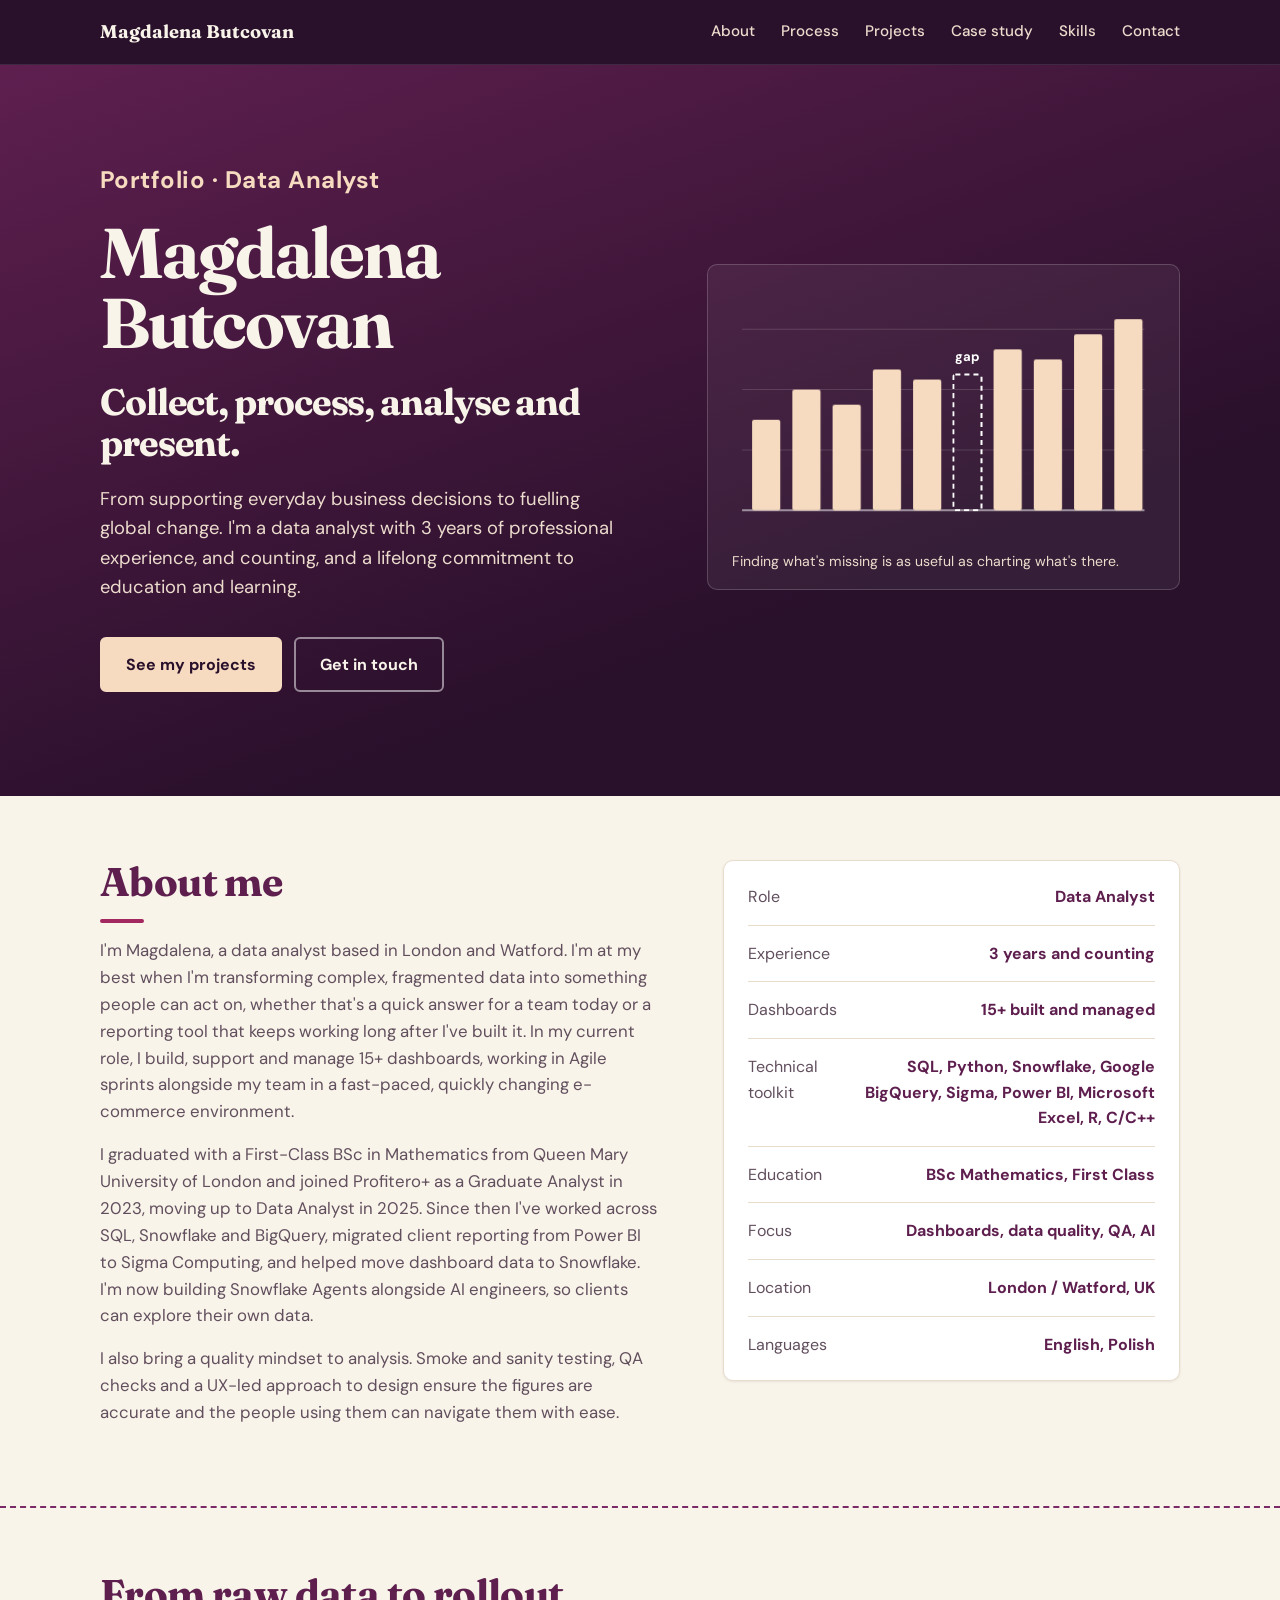
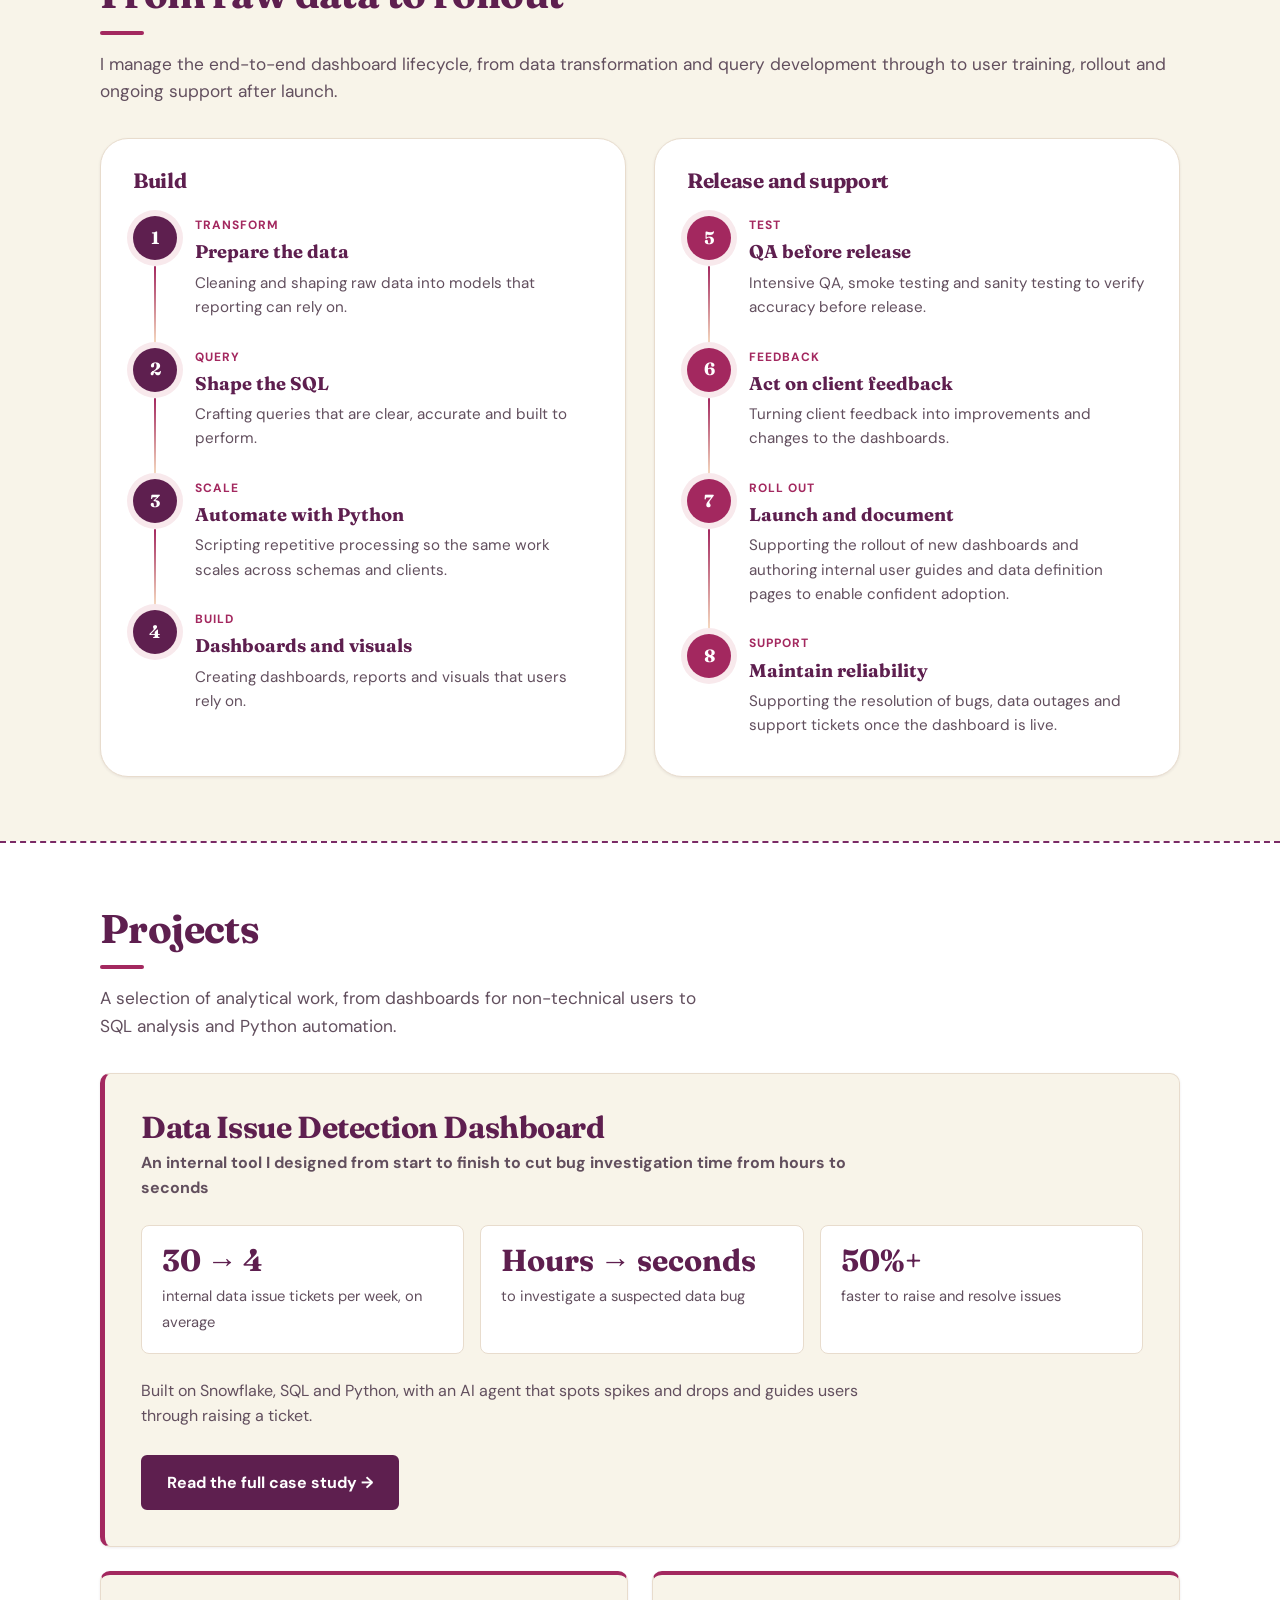
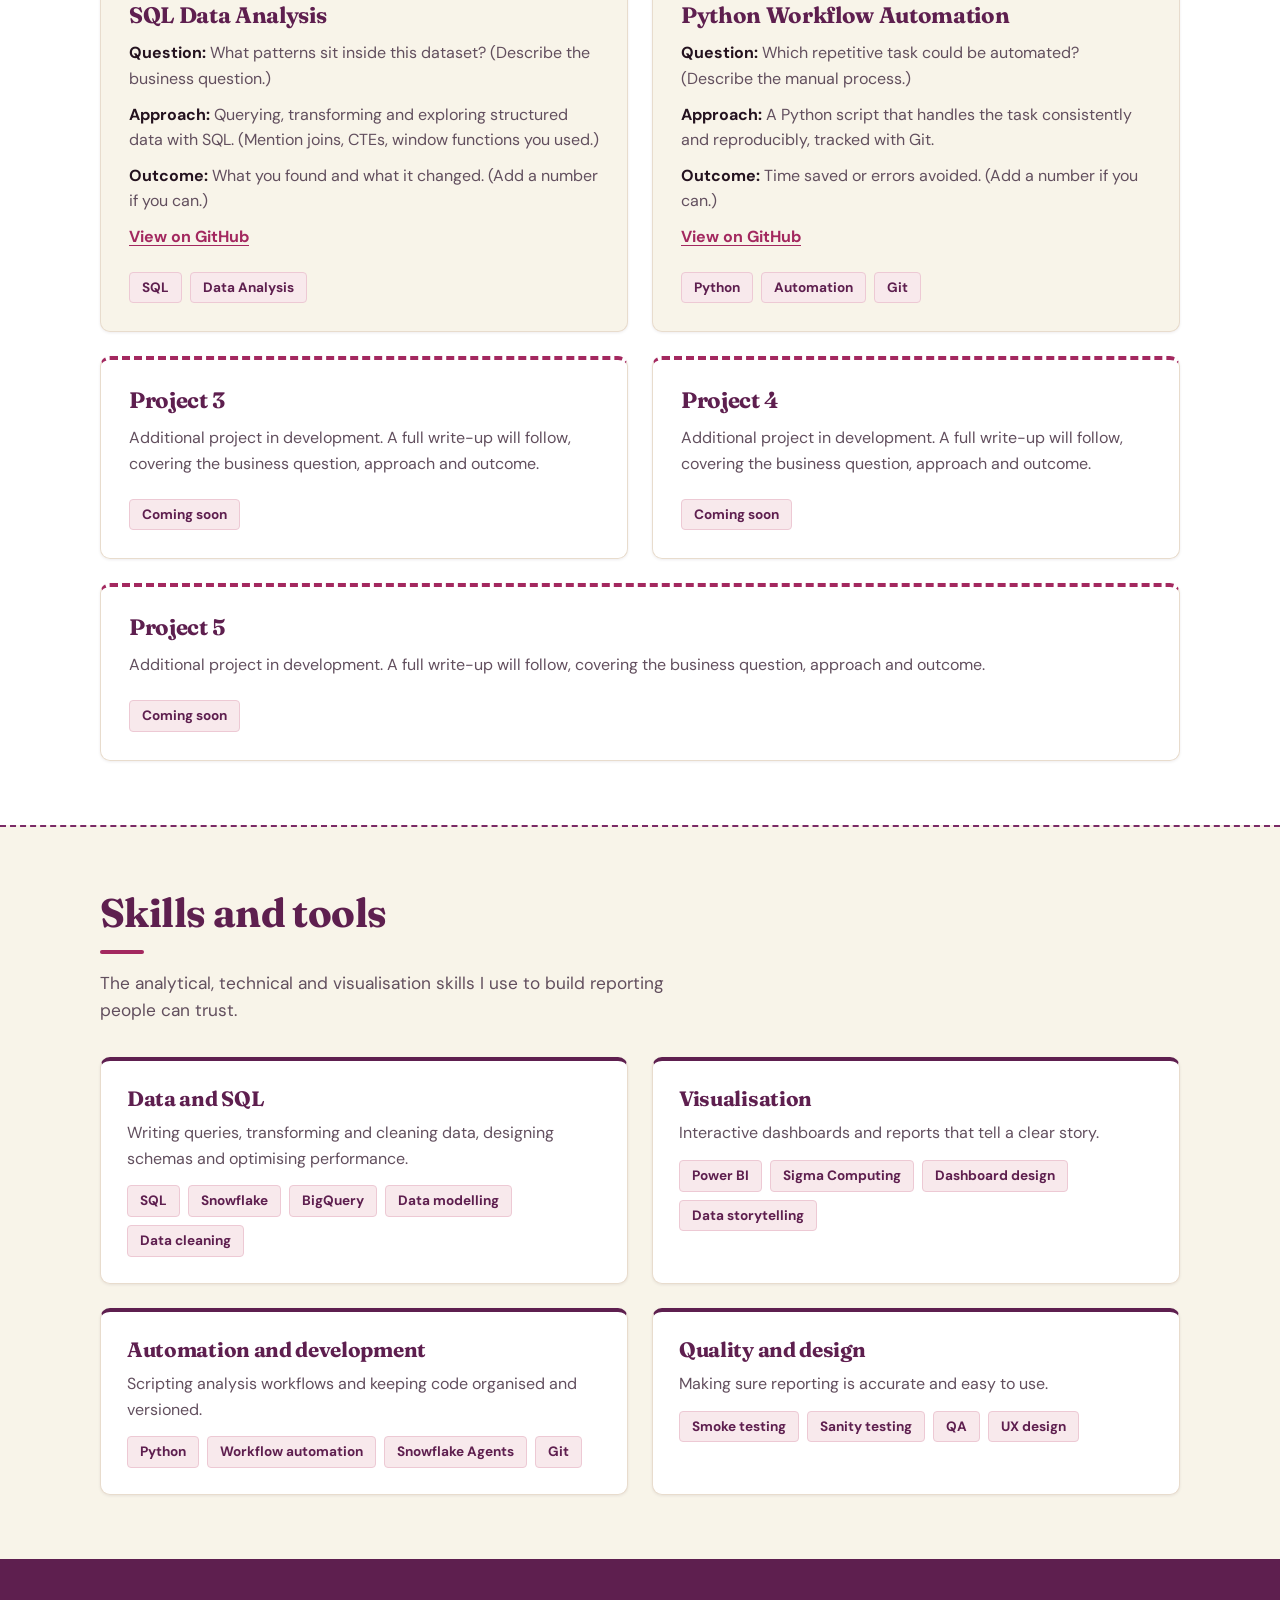
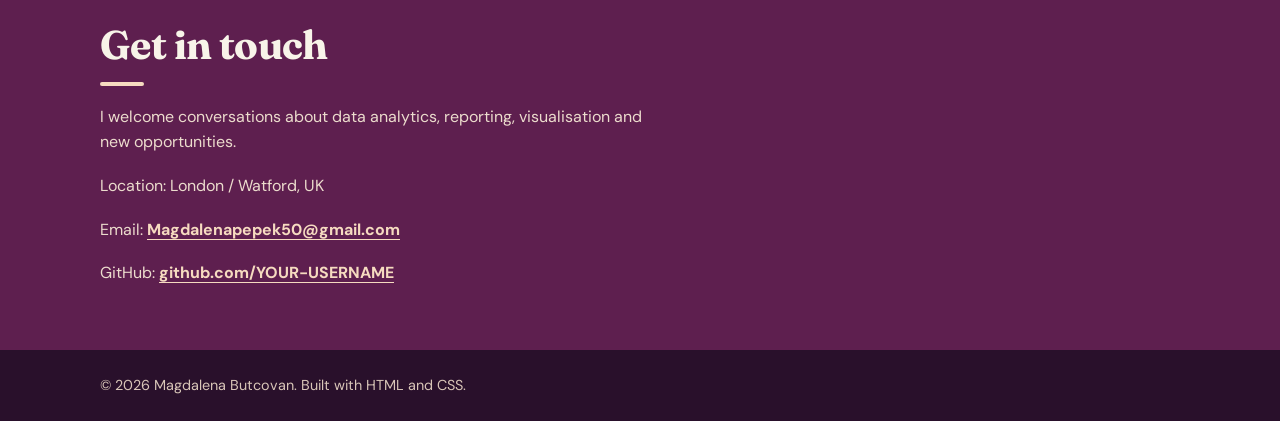
==== index.html @ 8a3cea1d "Update index.html" ====
<!DOCTYPE html>
<html lang="en">
<head>
  <meta charset="UTF-8">
  <meta name="viewport" content="width=device-width, initial-scale=1.0">
  <title>Portfolio | Magdalena Butcovan, Data Analyst</title>
  <meta name="description" content="Magdalena Butcovan, data analyst based in London and Watford. Portfolio showcasing SQL, Python, data visualisation and dashboards.">

  <!-- Fonts: Fraunces for headings, DM Sans for body text. System fonts are used if these can't load. -->
  <link rel="preconnect" href="https://fonts.googleapis.com">
  <link rel="preconnect" href="https://fonts.gstatic.com" crossorigin>
  <link href="https://fonts.googleapis.com/css2?family=DM+Sans:wght@400;500;700&family=Fraunces:opsz,wght@9..144,600;9..144,700&display=swap" rel="stylesheet">

  <style>
    /* ===== COLOURS: change them here and the whole site updates ===== */
    :root {
      --deep: #29102b;      /* darkest violet: top bar and footer */
      --berry: #5e1f4f;     /* dark raspberry: headings, hero and contact section */
      --berry-mid: #7a2a66; /* hover */
      --raspberry: #a3285f; /* raspberry: accents and links on light backgrounds */
      --peach: #F6DBC0;     /* peach: highlights on dark backgrounds */
      --cream: #F8F4E9;     /* page background */
      --white: #ffffff;     /* cards */
      --ink: #24121f;       /* body text */
      --muted: #624f5e;     /* secondary text */
      --line: #e8dccd;      /* borders */
      --serif: "Fraunces", Georgia, serif;
      --sans: "DM Sans", Arial, Helvetica, sans-serif;
    }

    * { box-sizing: border-box; }
    html { scroll-behavior: smooth; }
    body {
      margin: 0; font-family: var(--sans); font-size: 1rem; line-height: 1.6;
      background: var(--cream); color: var(--ink);
      -webkit-font-smoothing: antialiased; text-rendering: optimizeLegibility;
    }
    a { color: inherit; }
    a:focus-visible { outline: 3px solid var(--raspberry); outline-offset: 3px; }
    .container { width: min(1080px, 90%); margin: 0 auto; }
    h1, h2, h3 { font-family: var(--serif); font-weight: 700; line-height: 1.12; margin: 0; color: var(--berry); letter-spacing: -.015em; }
    h2 { font-size: clamp(1.9rem, 4vw, 2.5rem); margin-bottom: 14px; }
    /* short raspberry rule under each section title */
    h2::after { content: ""; display: block; width: 44px; height: 4px; background: var(--raspberry); margin-top: 14px; border-radius: 2px; }
    h4 { margin: 0 0 6px; font-size: .8rem; letter-spacing: .08em; text-transform: uppercase; color: var(--raspberry); }
    section { padding: 88px 0; scroll-margin-top: 56px; }
    .intro { color: var(--muted); max-width: 620px; margin: 18px 0 44px; font-size: 1.08rem; }

    /* ===== TOP BAR ===== */
    .navbar { position: sticky; top: 0; z-index: 10; background: var(--deep); border-bottom: 1px solid rgba(255,255,255,.1); }
    .nav-inner { display: flex; justify-content: space-between; align-items: center; gap: 20px; padding: 15px 0; }
    .logo { font-family: var(--serif); font-weight: 700; font-size: 1.15rem; color: var(--cream); text-decoration: none; white-space: nowrap; }
    .nav-links { display: flex; flex-wrap: wrap; gap: 26px; }
    .nav-links a { color: #ecdccd; text-decoration: none; font-size: .95rem; font-weight: 500; padding: 4px 0; border-bottom: 2px solid transparent; }
    .nav-links a:hover { color: #fff; border-bottom-color: var(--peach); }

    /* ===== HERO ===== */
    .hero { background: linear-gradient(160deg, var(--berry) 0%, var(--deep) 70%); color: var(--cream); padding: 96px 0 104px; }
    .hero-grid { display: grid; grid-template-columns: 1.15fr 1fr; gap: 64px; align-items: center; }
    .kicker { color: var(--peach); font-weight: 700; margin: 0 0 18px; }
    .hero h1 { color: var(--cream); font-size: clamp(2.4rem, 5.6vw, 4rem); letter-spacing: -.03em; margin-bottom: 22px; }
    .hero p.lead { color: #ecdccd; font-size: 1.15rem; max-width: 520px; margin: 0; }
    .button-row { display: flex; flex-wrap: wrap; gap: 12px; margin-top: 34px; }
    .button { display: inline-block; padding: 13px 24px; border-radius: 6px; background: var(--peach); color: var(--deep); font-weight: 700; text-decoration: none; border: 2px solid var(--peach); }
    .button:hover { background: #fff; border-color: #fff; }
    .button-secondary { background: transparent; color: var(--cream); border-color: rgba(255,255,255,.5); }
    .button-secondary:hover { background: rgba(255,255,255,.1); border-color: var(--cream); }
    .hero a:focus-visible { outline-color: var(--peach); }

    /* Hero chart: one bar is missing, a nod to spotting data gaps */
    .chart-panel { margin: 0; background: rgba(255,255,255,.06); border: 1px solid rgba(255,255,255,.18); border-radius: 10px; padding: 24px 24px 16px; }
    .chart-panel svg { width: 100%; height: auto; display: block; }
    .chart-panel figcaption { color: #ecdccd; font-size: .88rem; margin-top: 10px; }
    .bar { fill: var(--peach); transform-box: fill-box; transform-origin: bottom; animation: grow .7s ease-out both; }
    @keyframes grow { from { transform: scaleY(0); } to { transform: scaleY(1); } }
    @media (prefers-reduced-motion: reduce) { .bar { animation: none; } html { scroll-behavior: auto; } }

    /* ===== ABOUT ===== */
    .about-grid { display: grid; grid-template-columns: 1.1fr .9fr; gap: 64px; align-items: start; }
    .about-grid p { margin: 0 0 16px; color: var(--muted); font-size: 1.05rem; }
    .facts { list-style: none; margin: 0; padding: 8px 24px; background: var(--white); border: 1px solid var(--line); border-radius: 10px; box-shadow: 0 1px 3px rgba(41,16,43,.08); }
    .facts li { display: flex; justify-content: space-between; gap: 16px; padding: 15px 0; border-bottom: 1px solid var(--line); }
    .facts li:last-child { border-bottom: 0; }
    .facts span:first-child { color: var(--muted); }
    .facts span:last-child { font-weight: 700; text-align: right; color: var(--berry); }

    /* ===== PROJECTS ===== */
    #projects { background: var(--white); border-top: 1px solid var(--line); border-bottom: 1px solid var(--line); }
    .card { background: var(--cream); border: 1px solid var(--line); border-radius: 10px; box-shadow: 0 1px 3px rgba(41,16,43,.08); }
    .case-study { padding: 36px; border-left: 5px solid var(--raspberry); }
    .case-study h3 { font-size: 1.9rem; margin-bottom: 6px; }
    .subtitle { color: var(--raspberry); font-weight: 700; margin: 0 0 20px; }
    .case-study > p { max-width: 760px; margin: 0 0 8px; color: var(--muted); }
    .details { display: grid; grid-template-columns: repeat(2, 1fr); gap: 26px 40px; margin: 30px 0; padding: 28px 0; border-top: 1px solid var(--line); border-bottom: 1px solid var(--line); }
    .details p { margin: 0; color: var(--muted); }
    .shots { display: grid; grid-template-columns: repeat(2, minmax(0, 1fr)); gap: 22px; }
    .shots figure { margin: 0; min-width: 0; }
    .shots img { display: block; width: 100%; aspect-ratio: 16 / 10; object-fit: contain; background: var(--white); border: 1px solid var(--line); border-radius: 8px; box-shadow: 0 2px 8px rgba(41,16,43,.1); }
    .shots figcaption { font-size: .9rem; color: var(--muted); margin-top: 10px; }

    .tags { display: flex; flex-wrap: wrap; gap: 8px; margin: 22px 0 0; padding: 0; list-style: none; }
    .tags li { background: #f8e9ec; color: var(--berry); border: 1px solid #edc9d4; padding: 4px 12px; border-radius: 4px; font-size: .85rem; font-weight: 700; }

    .metrics { display: grid; grid-template-columns: repeat(3, 1fr); gap: 16px; margin: 28px 0; }
    .metric { background: var(--white); border: 1px solid var(--line); border-radius: 8px; padding: 18px 20px; }
    .metric strong { display: block; font-family: var(--serif); font-size: 1.9rem; line-height: 1.1; color: var(--berry); margin-bottom: 6px; }
    .metric span { color: var(--muted); font-size: .92rem; }
    .steps { counter-reset: step; list-style: none; margin: 14px 0 32px; padding: 0; display: grid; gap: 16px; max-width: 820px; }
    .steps li { counter-increment: step; position: relative; padding-left: 46px; color: var(--muted); }
    .steps li::before { content: counter(step); position: absolute; left: 0; top: 0; width: 30px; height: 30px; border-radius: 50%; background: var(--berry); color: #fff; font-weight: 700; font-size: .9rem; display: grid; place-items: center; }
    .steps li strong { color: var(--ink); }
    .project-grid { display: grid; grid-template-columns: repeat(2, minmax(0, 1fr)); gap: 24px; margin-top: 24px; }
    .project { padding: 28px; border-top: 4px solid var(--raspberry); transition: transform .15s, box-shadow .15s; }
    .project:hover { transform: translateY(-3px); box-shadow: 0 8px 20px rgba(41,16,43,.14); }
    .project h3 { font-size: 1.4rem; margin-bottom: 12px; }
    .project p { margin: 0 0 10px; color: var(--muted); }
    .project p strong { color: var(--ink); }
    .project a { color: var(--raspberry); font-weight: 700; text-underline-offset: 3px; }

    /* ===== SKILLS ===== */
    .skills-grid { display: grid; grid-template-columns: repeat(2, minmax(0, 1fr)); gap: 24px; }
    .skill-group { background: var(--white); border: 1px solid var(--line); border-top: 4px solid var(--berry); border-radius: 10px; padding: 26px; box-shadow: 0 1px 3px rgba(41,16,43,.08); }
    .skill-group h3 { font-size: 1.3rem; margin-bottom: 10px; }
    .skill-group p { color: var(--muted); margin: 0 0 14px; }
    .skill-group .tags { margin-top: 0; }

    /* ===== CONTACT & FOOTER ===== */
    .contact { background: var(--berry); color: var(--cream); }
    .contact h2 { color: var(--cream); }
    .contact h2::after { background: var(--peach); }
    .contact p { color: #ecdccd; max-width: 560px; margin: 18px 0 0; }
    .contact a { color: var(--peach); font-weight: 700; text-underline-offset: 4px; }
    .contact a:focus-visible { outline-color: var(--peach); }
    footer { background: var(--deep); color: #d9c6b8; padding: 24px 0; font-size: .9rem; }
    footer p { margin: 0; }

    /* ===== MOBILE ===== */
    @media (max-width: 800px) {
      .hero-grid, .about-grid, .skills-grid { grid-template-columns: 1fr; gap: 40px; }
      .hero { padding: 64px 0 72px; }
      section { padding: 60px 0; }
    }
    @media (max-width: 650px) {
      .nav-inner { flex-direction: column; align-items: flex-start; gap: 8px; }
      .nav-links { gap: 16px; }
      .details, .shots, .project-grid, .metrics { grid-template-columns: 1fr; }
      .case-study { padding: 24px; }
    }

    /* ===== EXTRA STYLES FOR THE DASHBOARD PAGE AND TEASER ===== */
    .nav-links a[aria-current="page"] { color: #fff; border-bottom-color: var(--peach); }
    .button-solid { background: var(--berry); color: #fff; border-color: var(--berry); }
    .button-solid:hover { background: var(--berry-mid); border-color: var(--berry-mid); }
    .page-hero { padding: 72px 0 112px; }
    .page-hero h1 { max-width: 820px; font-size: clamp(2.1rem, 5vw, 3.2rem); }
    .page-hero p.lead { max-width: 680px; }
    .back-link { display: inline-block; color: var(--peach); font-weight: 700; text-decoration: none; margin-bottom: 22px; }
    .back-link:hover { text-decoration: underline; text-underline-offset: 4px; }
        .cs-page > p { max-width: 760px; margin: 0 0 8px; color: var(--muted); font-size: 1.08rem; }
    .cs-page h2 { margin-top: 48px; }
    h2 + .steps, h2 + .shots { margin-top: 26px; }
    .teaser .metrics { margin: 24px 0; }
    .teaser > p { max-width: 760px; margin: 0; color: var(--muted); }
    .teaser .button-row { margin-top: 26px; }
    .tech { display: grid; grid-template-columns: repeat(3, minmax(0, 1fr)); gap: 16px; margin-top: 26px; }
    .tech > div { background: var(--white); border: 1px solid var(--line); border-radius: 8px; padding: 18px 20px; }
    .tech h4 { text-transform: none; letter-spacing: 0; font-size: 1rem; color: var(--berry); margin-bottom: 6px; }
    .tech p { margin: 0; color: var(--muted); font-size: .95rem; }
    code { font-family: ui-monospace, "SF Mono", Menlo, Consolas, monospace; font-size: .84em; background: #f8e9ec; color: var(--berry); padding: 1px 5px; border-radius: 3px; overflow-wrap: anywhere; }
    @media (max-width: 900px) { .tech { grid-template-columns: repeat(2, minmax(0, 1fr)); } }
    @media (max-width: 650px) { .tech { grid-template-columns: 1fr; } }

    .icon { width: 40px; height: 40px; border-radius: 8px; background: #f8e9ec; color: var(--berry); display: grid; place-items: center; margin-bottom: 12px; }
    .icon svg { width: 22px; height: 22px; fill: none; stroke: currentColor; stroke-width: 1.8; stroke-linecap: round; stroke-linejoin: round; }
    .shots { margin-top: 22px; }

    /* ===== DASHBOARD PAGE LAYOUT ===== */
    .meta { display: flex; flex-wrap: wrap; gap: 16px 44px; margin-top: 32px; padding-top: 24px; border-top: 1px solid rgba(255,255,255,.2); }
    .meta small { display: block; color: #e8d5c4; font-size: .78rem; letter-spacing: .08em; text-transform: uppercase; margin-bottom: 2px; }
    .meta strong { color: var(--cream); font-weight: 500; }
    .impact { padding: 0; margin-top: -60px; position: relative; z-index: 1; }
    .impact .metrics { margin: 0 auto; }
    .impact .metric { box-shadow: 0 6px 20px rgba(41,16,43,.14); padding: 22px 24px; }
    section.tight { padding: 64px 0; }
    .band { background: var(--white); border-top: 1px solid var(--line); border-bottom: 1px solid var(--line); }
    /* Screenshots: shown at their natural shape, with no letterboxing or white padding */
    .screen { margin: 0; }
    .screen img { display: block; width: 100%; height: auto; border-radius: 10px; border: 1px solid var(--line); box-shadow: 0 8px 28px rgba(41,16,43,.16); }
    .screen figcaption { color: var(--muted); font-size: .92rem; margin-top: 14px; }
    h2 + .screen { margin-top: 28px; }
    h2 + .tech, h2 + .steps { margin-top: 28px; }
    .flow { display: grid; grid-template-columns: repeat(3, minmax(0, 1fr)); gap: 20px; }
    .flow > div { background: var(--cream); border: 1px solid var(--line); border-top: 4px solid var(--raspberry); border-radius: 10px; padding: 26px; }
    .flow h4 { font-size: .8rem; margin-bottom: 8px; }
    .flow p { margin: 0; color: var(--ink); }
    .cta { background: var(--berry); color: var(--cream); }
    .cta h2 { color: var(--cream); }
    .cta h2::after { background: var(--peach); }
    .cta .button-row { margin-top: 28px; }
    @media (max-width: 800px) { .flow { grid-template-columns: 1fr; } .impact { margin-top: -40px; } section.tight { padding: 48px 0; } }

    /* ===== ARCHITECTURE FLOW AND CODE ===== */
    .pipeline { list-style: none; margin: 28px 0 0; padding: 0; display: grid; grid-template-columns: repeat(5, minmax(0, 1fr)); gap: 28px; }
    .pipeline li { position: relative; background: var(--cream); border: 1px solid var(--line); border-top: 4px solid var(--raspberry); border-radius: 10px; padding: 20px 18px; }
    .pipeline li:not(:last-child)::after { content: "\2192"; position: absolute; right: -24px; top: 50%; transform: translateY(-50%); color: var(--raspberry); font-weight: 700; font-size: 1.3rem; }
    .pipeline small { display: block; color: var(--raspberry); font-weight: 700; font-size: .75rem; letter-spacing: .08em; text-transform: uppercase; margin-bottom: 6px; }
    .pipeline strong { display: block; font-family: var(--serif); font-size: 1.15rem; color: var(--berry); margin-bottom: 8px; }
    .pipeline p { margin: 0; font-size: .9rem; color: var(--muted); }
    .codefig { margin-top: 28px; }
    .codeblock { margin: 0; background: var(--deep); color: #f1e6dc; border-radius: 10px; padding: 22px 24px; overflow-x: auto; font-size: .82rem; line-height: 1.65; box-shadow: 0 8px 28px rgba(41,16,43,.16); }
    .codeblock code { background: none; color: inherit; padding: 0; font-size: inherit; white-space: pre; overflow-wrap: normal; }
    .codeblock .k { color: var(--peach); font-weight: 700; }
    .codeblock .c { color: #b99bb0; }
    @media (max-width: 900px) {
      .pipeline { grid-template-columns: 1fr; gap: 30px; }
      .pipeline li:not(:last-child)::after { content: "\2193"; right: auto; left: 50%; top: auto; bottom: -28px; transform: translateX(-50%); }
    }

    /* ===== NAME + EXTRA PROJECT SLOTS ===== */
    .hero-name { font-family: var(--serif); font-weight: 700; font-size: clamp(3rem, 8vw, 5.5rem); line-height: 1; letter-spacing: -.03em; color: var(--cream); margin: 0 0 22px; }
    .hero-name + h1 { font-size: clamp(1.6rem, 3.4vw, 2.3rem); }
    .project-slot { border-top: 4px dashed var(--raspberry); background: transparent; }
    .project-slot:hover { transform: none; box-shadow: none; }
    .project-grid .project:last-child:nth-child(odd) { grid-column: 1 / -1; }
    .mini-row { display: grid; grid-template-columns: 1fr 1fr; gap: 14px; margin-top: 18px; }
    .mini { background: rgba(255,255,255,.07); border: 1px solid rgba(255,255,255,.16); border-radius: 8px; padding: 12px 14px; }
    .mini svg { width: 100%; height: 70px; display: block; margin-bottom: 8px; }
    .mini strong { display: block; color: var(--cream); font-family: var(--serif); font-size: 1.15rem; line-height: 1.2; }
    .mini span { color: #ecdccd; font-size: .8rem; }
    /* ===== LIFECYCLE TIMELINE ===== */
    .lifecycle li { background: var(--white); }
    @media (min-width: 901px) {
      .lifecycle { grid-template-columns: repeat(4, minmax(0, 1fr)); row-gap: 36px; }
      .lifecycle li:nth-child(4)::after { display: none; }
    }
    /* ===== BOLDER ARROWS AND ROUNDER CARDS (timeline) ===== */
    .lifecycle li { border-radius: 26px; padding: 24px 22px; }
    .lifecycle li:not(:last-child)::after { width: 38px; height: 38px; border-radius: 50%; background: var(--raspberry); color: #fff; display: grid; place-items: center; font-size: 1.5rem; font-weight: 900; line-height: 1; box-shadow: 0 3px 8px rgba(41,16,43,.28); bottom: -35px; }
    @media (min-width: 901px) {
      .lifecycle { column-gap: 44px; }
      .lifecycle li:not(:last-child)::after { right: -41px; bottom: auto; }
      .lifecycle li:nth-child(4)::after { display: none; }
    }
    /* ===== HERO SIZING ===== */
    .hero-name { font-size: clamp(2.6rem, 6.5vw, 4.4rem); }
    .hero .kicker { font-size: clamp(1.2rem, 2.4vw, 1.5rem); letter-spacing: .02em; }
    /* ===== TIMELINE REDESIGN ===== */
    .tl-wrap { display: grid; grid-template-columns: 1fr 1fr; gap: 28px; margin-top: 8px; }
    .tl-col { background: var(--white); border: 1px solid var(--line); border-radius: 28px; padding: 30px 32px 10px; box-shadow: 0 1px 3px rgba(41,16,43,.08); }
    .tl-head { font-size: 1.3rem; margin-bottom: 24px; }
    .tl { list-style: none; margin: 0; padding: 0; }
    .tl li { position: relative; display: grid; grid-template-columns: 44px 1fr; gap: 18px; padding-bottom: 28px; }
    .tl li:not(:last-child)::before { content: ""; position: absolute; left: 21px; top: 50px; bottom: 4px; width: 2px; border-radius: 2px; background: linear-gradient(var(--raspberry), var(--peach)); }
    .tl-dot { width: 44px; height: 44px; border-radius: 50%; background: var(--berry); color: #fff; font-family: var(--serif); font-weight: 700; font-size: 1.1rem; display: grid; place-items: center; box-shadow: 0 0 0 6px #f8e9ec; }
    .tl-col:last-child .tl-dot { background: var(--raspberry); }
    .tl-label { display: block; font-size: .75rem; font-weight: 700; letter-spacing: .08em; text-transform: uppercase; color: var(--raspberry); }
    .tl strong { display: block; font-family: var(--serif); font-size: 1.15rem; color: var(--berry); margin: 2px 0 4px; }
    .tl p { margin: 0; color: var(--muted); font-size: .95rem; }
    @media (max-width: 800px) { .tl-wrap { grid-template-columns: 1fr; } .tl-col { padding: 24px 22px 6px; } }
    /* ===== TIGHTER SPACING, CLEARER SECTION BREAKS ===== */
    section { padding: 64px 0; }
    .intro { margin: 16px 0 32px; }
    #process, #projects, #skills { border-top: 2px dashed var(--berry-mid); }
    #projects { border-bottom: 0; }
    
    
    
    
    #process .intro { max-width: none; }
    @media (max-width: 800px) { section { padding: 48px 0; } }
</style>
</head>

<body>

  <header class="navbar">
    <div class="container nav-inner">
      <a class="logo" href="#home">Magdalena Butcovan</a>
      <nav class="nav-links" aria-label="Main navigation">
        <a href="#about">About</a>
        <a href="#process">Process</a>
        <a href="#projects">Projects</a>
        <a href="#projects">Case study</a>
        <a href="#skills">Skills</a>
        <a href="#contact">Contact</a>
      </nav>
    </div>
  </header>

  <main>

    <section class="hero" id="home">
      <div class="container hero-grid">
        <div>
          <p class="kicker">Portfolio &middot; Data Analyst</p>
          <p class="hero-name">Magdalena Butcovan</p>
          <h1>Collect, process, analyse and present.</h1>
          <p class="lead">
            From supporting everyday business decisions to fuelling global change.
            I'm a data analyst with 3 years of professional experience, and counting,
            and a lifelong commitment to education and learning.
          </p>
          <div class="button-row">
            <a class="button" href="#projects">See my projects</a>
            <a class="button button-secondary" href="#contact">Get in touch</a>
          </div>
        </div>

        <figure class="chart-panel">
          <svg viewBox="0 0 420 250" role="img" aria-label="Bar chart with one missing bar flagged as a data gap">
            <g stroke="rgba(255,255,255,.14)" stroke-width="1">
              <line x1="10" y1="40" x2="410" y2="40"/>
              <line x1="10" y1="100" x2="410" y2="100"/>
              <line x1="10" y1="160" x2="410" y2="160"/>
            </g>
            <line x1="10" y1="220" x2="410" y2="220" stroke="rgba(255,255,255,.5)" stroke-width="2"/>
            <rect class="bar" x="20"  y="130" width="28" height="90"  rx="2" style="animation-delay:.05s"/>
            <rect class="bar" x="60"  y="100" width="28" height="120" rx="2" style="animation-delay:.1s"/>
            <rect class="bar" x="100" y="115" width="28" height="105" rx="2" style="animation-delay:.15s"/>
            <rect class="bar" x="140" y="80"  width="28" height="140" rx="2" style="animation-delay:.2s"/>
            <rect class="bar" x="180" y="90"  width="28" height="130" rx="2" style="animation-delay:.25s"/>
            <rect x="220" y="85" width="28" height="135" rx="2" fill="none" stroke="#fff" stroke-width="2" stroke-dasharray="5 4"/>
            <text x="234" y="72" text-anchor="middle" fill="#fff" font-size="13" font-family="DM Sans, Arial, sans-serif" font-weight="700">gap</text>
            <rect class="bar" x="260" y="60"  width="28" height="160" rx="2" style="animation-delay:.35s"/>
            <rect class="bar" x="300" y="70"  width="28" height="150" rx="2" style="animation-delay:.4s"/>
            <rect class="bar" x="340" y="45"  width="28" height="175" rx="2" style="animation-delay:.45s"/>
            <rect class="bar" x="380" y="30"  width="28" height="190" rx="2" style="animation-delay:.5s"/>
          </svg>
          <figcaption>Finding what's missing is as useful as charting what's there.</figcaption>
        </figure>
      </div>
    </section>


    <section id="about">
      <div class="container about-grid">
        <div>
          <h2>About me</h2>
          <p>
            I'm Magdalena, a data analyst based in London and Watford. I'm at my best
            when I'm transforming complex, fragmented data into something people
            can act on, whether that's a quick answer for a team today or a reporting
            tool that keeps working long after I've built it. In my current role, I build, support and manage 15+ dashboards, working in Agile sprints alongside my team in a fast-paced, quickly changing e-commerce environment.
          </p>
          <p>
            I graduated with a First-Class BSc in Mathematics from Queen Mary University of London and joined Profitero+ as a Graduate Analyst in 2023, moving up to Data Analyst in 2025.
            Since then I've worked across SQL, Snowflake and BigQuery, migrated client reporting from Power BI to Sigma Computing, and helped move dashboard data to Snowflake.
            I'm now building Snowflake Agents alongside AI engineers, so clients can explore their own data.
          </p>
          <p>
            I also bring a quality mindset to analysis. Smoke and sanity testing, QA
            checks and a UX-led approach to design ensure the figures are accurate and
            the people using them can navigate them with ease.
          </p>
        </div>

        <ul class="facts" aria-label="Quick facts">
          <li><span>Role</span><span>Data Analyst</span></li>
          <li><span>Experience</span><span>3 years and counting</span></li>
          <li><span>Dashboards</span><span>15+ built and managed</span></li>
          <li><span>Technical toolkit</span><span>SQL, Python, Snowflake, Google BigQuery, Sigma, Power BI, Microsoft Excel, R, C/C++</span></li>
          <li><span>Education</span><span>BSc Mathematics, First Class</span></li>
          <li><span>Focus</span><span>Dashboards, data quality, QA, AI</span></li>
          <li><span>Location</span><span>London / Watford, UK</span></li>
          <li><span>Languages</span><span>English, Polish</span></li>
        </ul>
      </div>
    </section>


    <section id="process">
      <div class="container">
        <h2>From raw data to rollout</h2>
        <p class="intro">I manage the end-to-end dashboard lifecycle, from data transformation and query development through to user training, rollout and ongoing support after launch.</p>
        <div class="tl-wrap">
        <div class="tl-col">
          <h3 class="tl-head">Build</h3>
          <ol class="tl">
            <li><span class="tl-dot">1</span><div><span class="tl-label">Transform</span><strong>Prepare the data</strong><p>Cleaning and shaping raw data into models that reporting can rely on.</p></div></li>
            <li><span class="tl-dot">2</span><div><span class="tl-label">Query</span><strong>Shape the SQL</strong><p>Crafting queries that are clear, accurate and built to perform.</p></div></li>
            <li><span class="tl-dot">3</span><div><span class="tl-label">Scale</span><strong>Automate with Python</strong><p>Scripting repetitive processing so the same work scales across schemas and clients.</p></div></li>
            <li><span class="tl-dot">4</span><div><span class="tl-label">Build</span><strong>Dashboards and visuals</strong><p>Creating dashboards, reports and visuals that users rely on.</p></div></li>
          </ol>
        </div>
        <div class="tl-col">
          <h3 class="tl-head">Release and support</h3>
          <ol class="tl">
            <li><span class="tl-dot">5</span><div><span class="tl-label">Test</span><strong>QA before release</strong><p>Intensive QA, smoke testing and sanity testing to verify accuracy before release.</p></div></li>
            <li><span class="tl-dot">6</span><div><span class="tl-label">Feedback</span><strong>Act on client feedback</strong><p>Turning client feedback into improvements and changes to the dashboards.</p></div></li>
            <li><span class="tl-dot">7</span><div><span class="tl-label">Roll out</span><strong>Launch and document</strong><p>Supporting the rollout of new dashboards and authoring internal user guides and data definition pages to enable confident adoption.</p></div></li>
            <li><span class="tl-dot">8</span><div><span class="tl-label">Support</span><strong>Maintain reliability</strong><p>Supporting the resolution of bugs, data outages and support tickets once the dashboard is live.</p></div></li>
          </ol>
        </div>
      </div>
      </div>
    </section>

    <section id="projects">
      <div class="container">
        <h2>Projects</h2>
        <p class="intro">
          A selection of analytical work, from dashboards for non-technical users
          to SQL analysis and Python automation.
        </p>

        <!-- FEATURED CASE STUDY (summary). The full write-up is on dashboard.html -->
        <article class="card case-study teaser">
          <h3>Data Issue Detection Dashboard</h3>
          <p class="subtitle">An internal tool I designed from start to finish to cut bug investigation time from hours to seconds</p>

          <div class="metrics">
            <div class="metric"><strong>30 &rarr; 4</strong><span>internal data issue tickets per week, on average</span></div>
            <div class="metric"><strong>Hours &rarr; seconds</strong><span>to investigate a suspected data bug</span></div>
            <div class="metric"><strong>50%+</strong><span>faster to raise and resolve issues</span></div>
          </div>

          <p>
            Built on Snowflake, SQL and Python, with an AI agent that spots spikes and drops
            and guides users through raising a ticket.
          </p>

          <div class="button-row">
            <a class="button button-solid" href="#projects">Read the full case study &rarr;</a>
          </div>
        </article>

        <!-- OTHER PROJECTS: replace the descriptions with your real work -->
        <div class="project-grid">

          <article class="card project">
            <h3>SQL Data Analysis</h3>
            <p><strong>Question:</strong> What patterns sit inside this dataset? (Describe the business question.)</p>
            <p><strong>Approach:</strong> Querying, transforming and exploring structured data with SQL. (Mention joins, CTEs, window functions you used.)</p>
            <p><strong>Outcome:</strong> What you found and what it changed. (Add a number if you can.)</p>
            <p><a href="https://github.com/YOUR-USERNAME/sql-project" target="_blank" rel="noopener noreferrer">View on GitHub</a></p>
            <ul class="tags">
              <li>SQL</li>
              <li>Data Analysis</li>
            </ul>
          </article>

          <article class="card project">
            <h3>Python Workflow Automation</h3>
            <p><strong>Question:</strong> Which repetitive task could be automated? (Describe the manual process.)</p>
            <p><strong>Approach:</strong> A Python script that handles the task consistently and reproducibly, tracked with Git.</p>
            <p><strong>Outcome:</strong> Time saved or errors avoided. (Add a number if you can.)</p>
            <p><a href="https://github.com/YOUR-USERNAME/python-project" target="_blank" rel="noopener noreferrer">View on GitHub</a></p>
            <ul class="tags">
              <li>Python</li>
              <li>Automation</li>
              <li>Git</li>
            </ul>
          </article>

          <article class="card project project-slot">
            <h3>Project 3</h3>
            <p>Additional project in development. A full write-up will follow, covering the business question, approach and outcome.</p>
            <ul class="tags"><li>Coming soon</li></ul>
          </article>

          <article class="card project project-slot">
            <h3>Project 4</h3>
            <p>Additional project in development. A full write-up will follow, covering the business question, approach and outcome.</p>
            <ul class="tags"><li>Coming soon</li></ul>
          </article>

          <article class="card project project-slot">
            <h3>Project 5</h3>
            <p>Additional project in development. A full write-up will follow, covering the business question, approach and outcome.</p>
            <ul class="tags"><li>Coming soon</li></ul>
          </article>

        </div>
      </div>
    </section>


    <section id="skills">
      <div class="container">
        <h2>Skills and tools</h2>
        <p class="intro">The analytical, technical and visualisation skills I use to build reporting people can trust.</p>

        <div class="skills-grid">
          <div class="skill-group">
            <h3>Data and SQL</h3>
            <p>Writing queries, transforming and cleaning data, designing schemas and optimising performance.</p>
            <ul class="tags">
              <li>SQL</li><li>Snowflake</li><li>BigQuery</li><li>Data modelling</li><li>Data cleaning</li>
            </ul>
          </div>

          <div class="skill-group">
            <h3>Visualisation</h3>
            <p>Interactive dashboards and reports that tell a clear story.</p>
            <ul class="tags">
              <li>Power BI</li><li>Sigma Computing</li><li>Dashboard design</li><li>Data storytelling</li>
            </ul>
          </div>

          <div class="skill-group">
            <h3>Automation and development</h3>
            <p>Scripting analysis workflows and keeping code organised and versioned.</p>
            <ul class="tags">
              <li>Python</li><li>Workflow automation</li><li>Snowflake Agents</li><li>Git</li>
            </ul>
          </div>

          <div class="skill-group">
            <h3>Quality and design</h3>
            <p>Making sure reporting is accurate and easy to use.</p>
            <ul class="tags">
              <li>Smoke testing</li><li>Sanity testing</li><li>QA</li><li>UX design</li>
            </ul>
          </div>
        </div>
      </div>
    </section>


    <section class="contact" id="contact">
      <div class="container">
        <h2>Get in touch</h2>
        <p>I welcome conversations about data analytics, reporting, visualisation and new opportunities.</p>
        <!-- Replace with your real details -->
        <p>Location: London / Watford, UK</p>
        <p>Email: <a href="mailto:Magdalenapepek50@gmail.com">Magdalenapepek50@gmail.com</a></p>
        <p>GitHub: <a href="https://github.com/YOUR-USERNAME" target="_blank" rel="noopener noreferrer">github.com/YOUR-USERNAME</a></p>
      </div>
    </section>

  </main>

  <footer>
    <div class="container">
      <p>&copy; 2026 Magdalena Butcovan. Built with HTML and CSS.</p>
    </div>
  </footer>

</body>
</html>
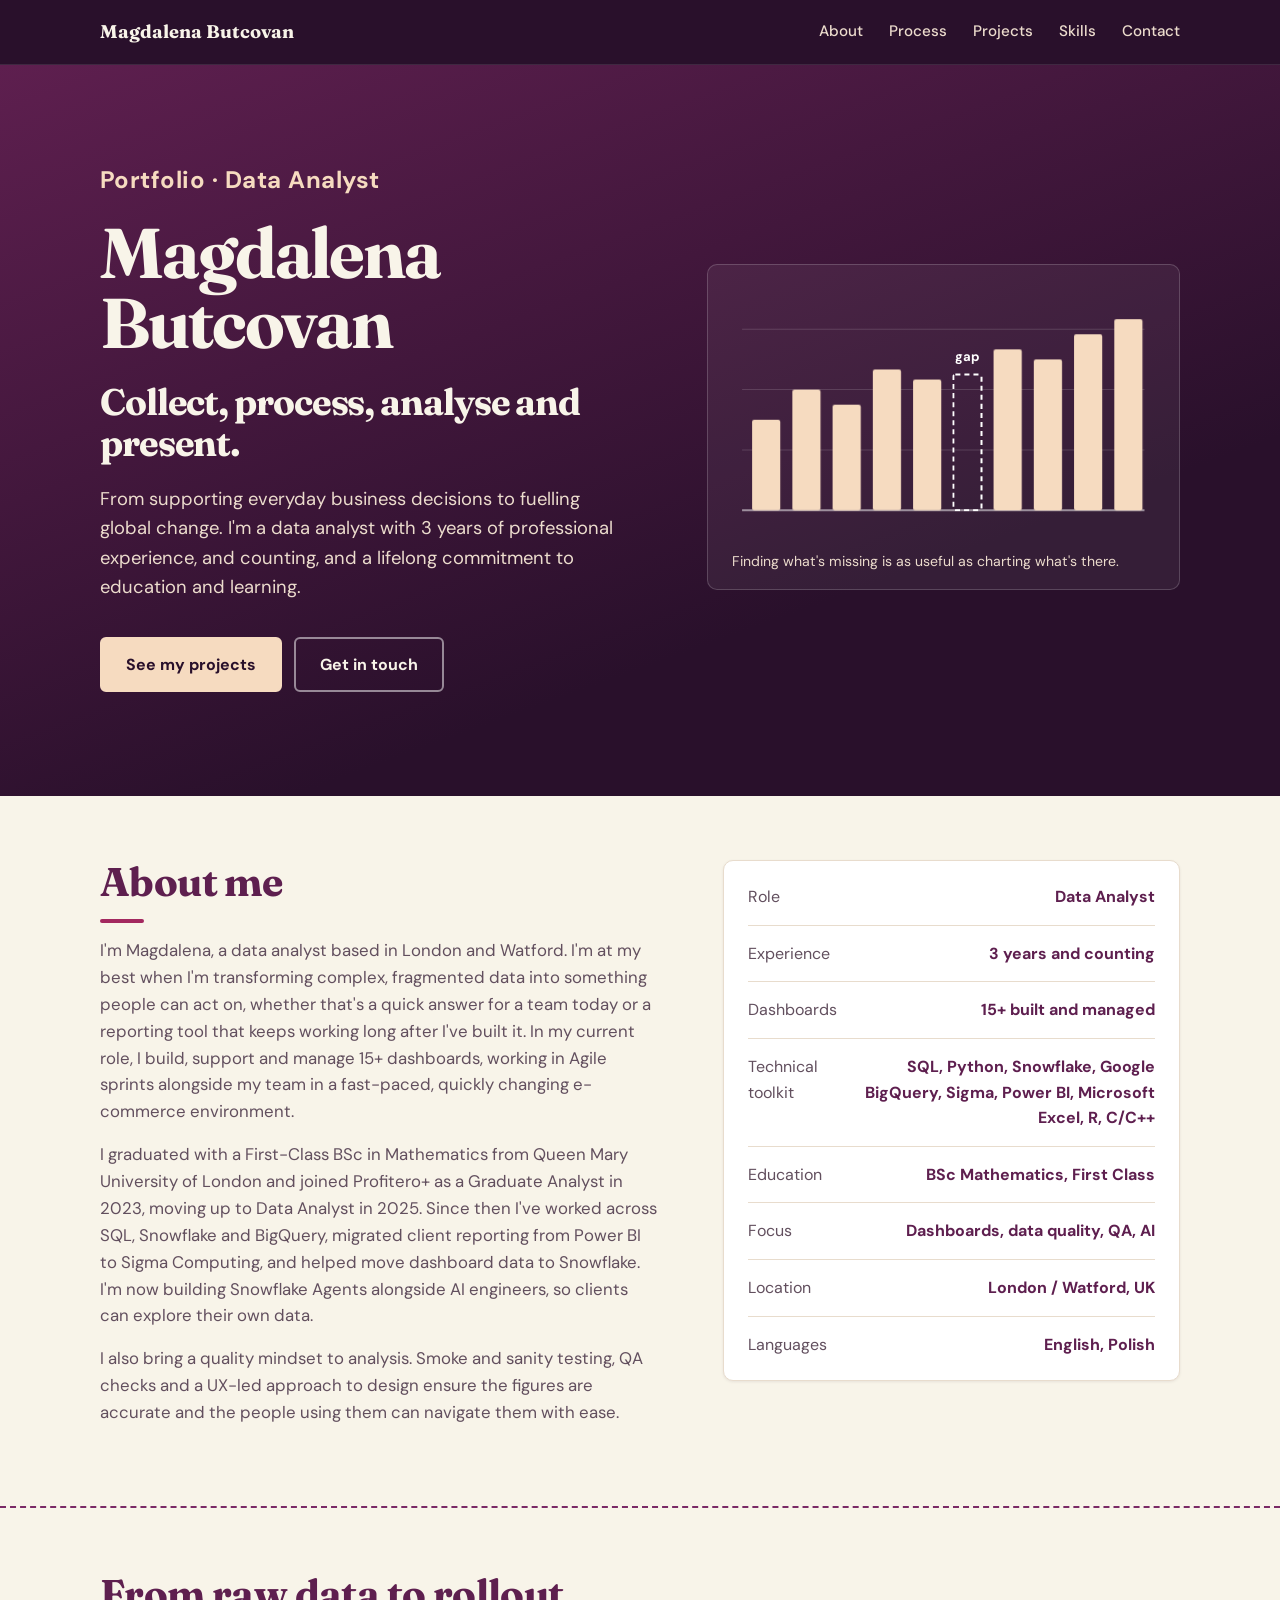
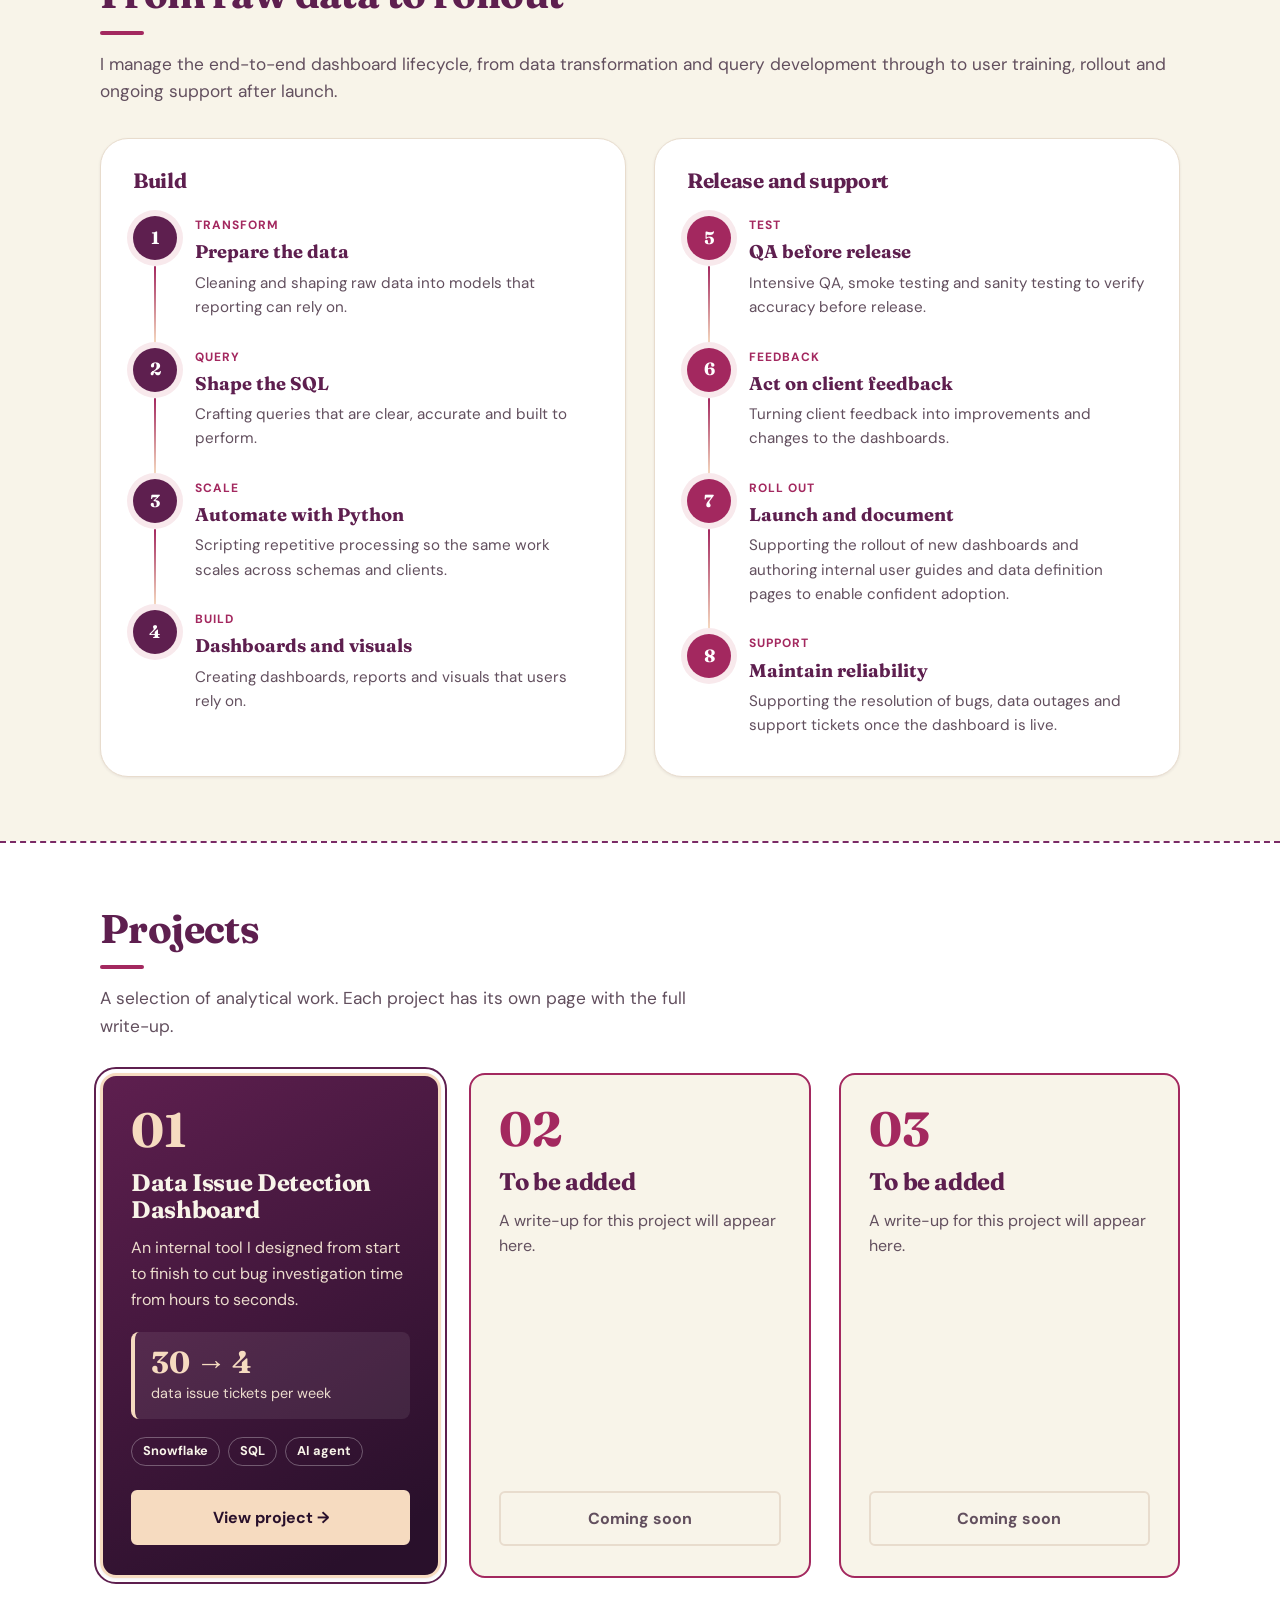
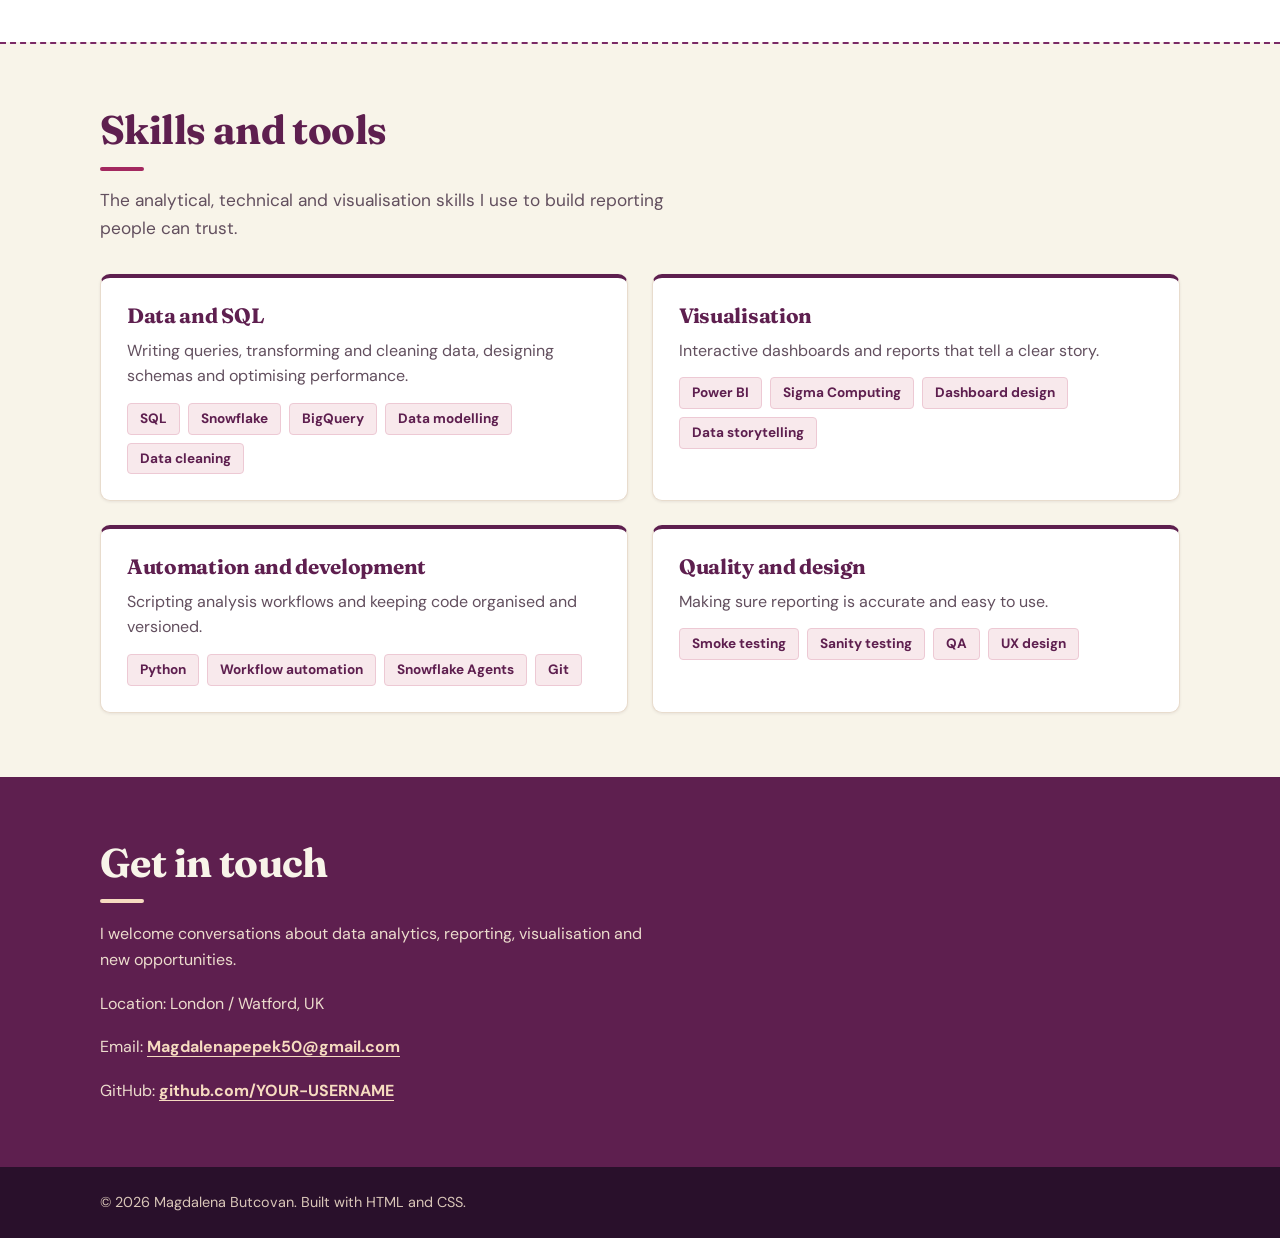
==== commit 8c8e269b: "Update index.html" ====
--- a/index.html
+++ b/index.html
@@ -268,6 +268,29 @@
     
     #process .intro { max-width: none; }
     @media (max-width: 800px) { section { padding: 48px 0; } }
+
+    /* ===== PROJECT BOXES: each project in its own clear border ===== */
+    .pcards { display: grid; grid-template-columns: repeat(3, minmax(0, 1fr)); gap: 28px; }
+    .pcard { display: flex; flex-direction: column; padding: 30px 28px; border-radius: 16px; background: var(--white); border: 2px solid var(--raspberry); box-shadow: 0 1px 3px rgba(41,16,43,.08); transition: transform .15s, box-shadow .15s; }
+    .pcard:hover { transform: translateY(-4px); box-shadow: 0 14px 30px rgba(41,16,43,.16); }
+    .pnum { font-family: var(--serif); font-weight: 700; font-size: 3rem; line-height: 1; color: var(--raspberry); margin-bottom: 16px; }
+    .pcard h3 { font-size: 1.5rem; margin-bottom: 12px; }
+    .pdesc { margin: 0 0 20px; color: var(--muted); }
+    .pstat { margin: 0 0 18px; padding: 14px 16px; border-left: 4px solid var(--peach); border-radius: 8px; background: rgba(255,255,255,.08); }
+    .pstat strong { display: block; font-family: var(--serif); font-size: 1.9rem; line-height: 1.1; color: var(--peach); }
+    .pstat span { font-size: .9rem; color: #ecdccd; }
+    .ptags { display: flex; flex-wrap: wrap; gap: 8px; list-style: none; margin: 0 0 24px; padding: 0; }
+    .ptags li { padding: 3px 11px; border-radius: 999px; font-size: .8rem; font-weight: 700; color: var(--cream); border: 1px solid rgba(255,255,255,.3); }
+    .pbtn { margin-top: auto; text-align: center; }
+    .pcard-live { background: linear-gradient(150deg, var(--berry) 0%, var(--deep) 90%); border: 3px solid var(--peach); outline: 2px solid var(--berry); outline-offset: 4px; color: var(--cream); }
+    .pcard-live h3 { color: var(--cream); }
+    .pcard-live .pnum { color: var(--peach); }
+    .pcard-live .pdesc { color: #ecdccd; }
+    .pcard-empty { background: var(--cream); box-shadow: none; }
+    .pcard-empty:hover { transform: none; box-shadow: none; }
+    .pbtn-off { background: transparent; color: var(--muted); border-color: var(--line); cursor: default; }
+    .pbtn-off:hover { background: transparent; border-color: var(--line); }
+    @media (max-width: 900px) { .pcards { grid-template-columns: 1fr; } }
 </style>
 </head>
 
@@ -280,7 +303,6 @@
         <a href="#about">About</a>
         <a href="#process">Process</a>
         <a href="#projects">Projects</a>
-        <a href="#projects">Case study</a>
         <a href="#skills">Skills</a>
         <a href="#contact">Contact</a>
       </nav>
@@ -398,76 +420,31 @@
     <section id="projects">
       <div class="container">
         <h2>Projects</h2>
-        <p class="intro">
-          A selection of analytical work, from dashboards for non-technical users
-          to SQL analysis and Python automation.
-        </p>
-
-        <!-- FEATURED CASE STUDY (summary). The full write-up is on dashboard.html -->
-        <article class="card case-study teaser">
-          <h3>Data Issue Detection Dashboard</h3>
-          <p class="subtitle">An internal tool I designed from start to finish to cut bug investigation time from hours to seconds</p>
-
-          <div class="metrics">
-            <div class="metric"><strong>30 &rarr; 4</strong><span>internal data issue tickets per week, on average</span></div>
-            <div class="metric"><strong>Hours &rarr; seconds</strong><span>to investigate a suspected data bug</span></div>
-            <div class="metric"><strong>50%+</strong><span>faster to raise and resolve issues</span></div>
-          </div>
-
-          <p>
-            Built on Snowflake, SQL and Python, with an AI agent that spots spikes and drops
-            and guides users through raising a ticket.
-          </p>
-
-          <div class="button-row">
-            <a class="button button-solid" href="#projects">Read the full case study &rarr;</a>
-          </div>
-        </article>
-
-        <!-- OTHER PROJECTS: replace the descriptions with your real work -->
-        <div class="project-grid">
-
-          <article class="card project">
-            <h3>SQL Data Analysis</h3>
-            <p><strong>Question:</strong> What patterns sit inside this dataset? (Describe the business question.)</p>
-            <p><strong>Approach:</strong> Querying, transforming and exploring structured data with SQL. (Mention joins, CTEs, window functions you used.)</p>
-            <p><strong>Outcome:</strong> What you found and what it changed. (Add a number if you can.)</p>
-            <p><a href="https://github.com/YOUR-USERNAME/sql-project" target="_blank" rel="noopener noreferrer">View on GitHub</a></p>
-            <ul class="tags">
-              <li>SQL</li>
-              <li>Data Analysis</li>
-            </ul>
+        <p class="intro">A selection of analytical work. Each project has its own page with the full write-up.</p>
+
+        <div class="pcards">
+
+          <article class="pcard pcard-live">
+            <span class="pnum">01</span>
+            <h3>Data Issue Detection Dashboard</h3>
+            <p class="pdesc">An internal tool I designed from start to finish to cut bug investigation time from hours to seconds.</p>
+            <div class="pstat"><strong>30 &rarr; 4</strong><span>data issue tickets per week</span></div>
+            <ul class="ptags"><li>Snowflake</li><li>SQL</li><li>AI agent</li></ul>
+            <a class="button pbtn" href="dashboard.html">View project &rarr;</a>
           </article>
 
-          <article class="card project">
-            <h3>Python Workflow Automation</h3>
-            <p><strong>Question:</strong> Which repetitive task could be automated? (Describe the manual process.)</p>
-            <p><strong>Approach:</strong> A Python script that handles the task consistently and reproducibly, tracked with Git.</p>
-            <p><strong>Outcome:</strong> Time saved or errors avoided. (Add a number if you can.)</p>
-            <p><a href="https://github.com/YOUR-USERNAME/python-project" target="_blank" rel="noopener noreferrer">View on GitHub</a></p>
-            <ul class="tags">
-              <li>Python</li>
-              <li>Automation</li>
-              <li>Git</li>
-            </ul>
+          <article class="pcard pcard-empty">
+            <span class="pnum">02</span>
+            <h3>To be added</h3>
+            <p class="pdesc">A write-up for this project will appear here.</p>
+            <span class="button pbtn pbtn-off" aria-disabled="true">Coming soon</span>
           </article>
 
-          <article class="card project project-slot">
-            <h3>Project 3</h3>
-            <p>Additional project in development. A full write-up will follow, covering the business question, approach and outcome.</p>
-            <ul class="tags"><li>Coming soon</li></ul>
-          </article>
-
-          <article class="card project project-slot">
-            <h3>Project 4</h3>
-            <p>Additional project in development. A full write-up will follow, covering the business question, approach and outcome.</p>
-            <ul class="tags"><li>Coming soon</li></ul>
-          </article>
-
-          <article class="card project project-slot">
-            <h3>Project 5</h3>
-            <p>Additional project in development. A full write-up will follow, covering the business question, approach and outcome.</p>
-            <ul class="tags"><li>Coming soon</li></ul>
+          <article class="pcard pcard-empty">
+            <span class="pnum">03</span>
+            <h3>To be added</h3>
+            <p class="pdesc">A write-up for this project will appear here.</p>
+            <span class="button pbtn pbtn-off" aria-disabled="true">Coming soon</span>
           </article>
 
         </div>
@@ -536,5 +513,17 @@
     </div>
   </footer>
 
+  <script>
+    // Smooth-scroll for in-page links (hero buttons, nav) so they slide to the section
+    document.querySelectorAll('a[href^="#"]').forEach(function (link) {
+      link.addEventListener('click', function (e) {
+        var target = document.querySelector(link.getAttribute('href'));
+        if (!target) return;
+        e.preventDefault();
+        var reduce = window.matchMedia('(prefers-reduced-motion: reduce)').matches;
+        target.scrollIntoView({ behavior: reduce ? 'auto' : 'smooth', block: 'start' });
+      });
+    });
+  </script>
 </body>
 </html>
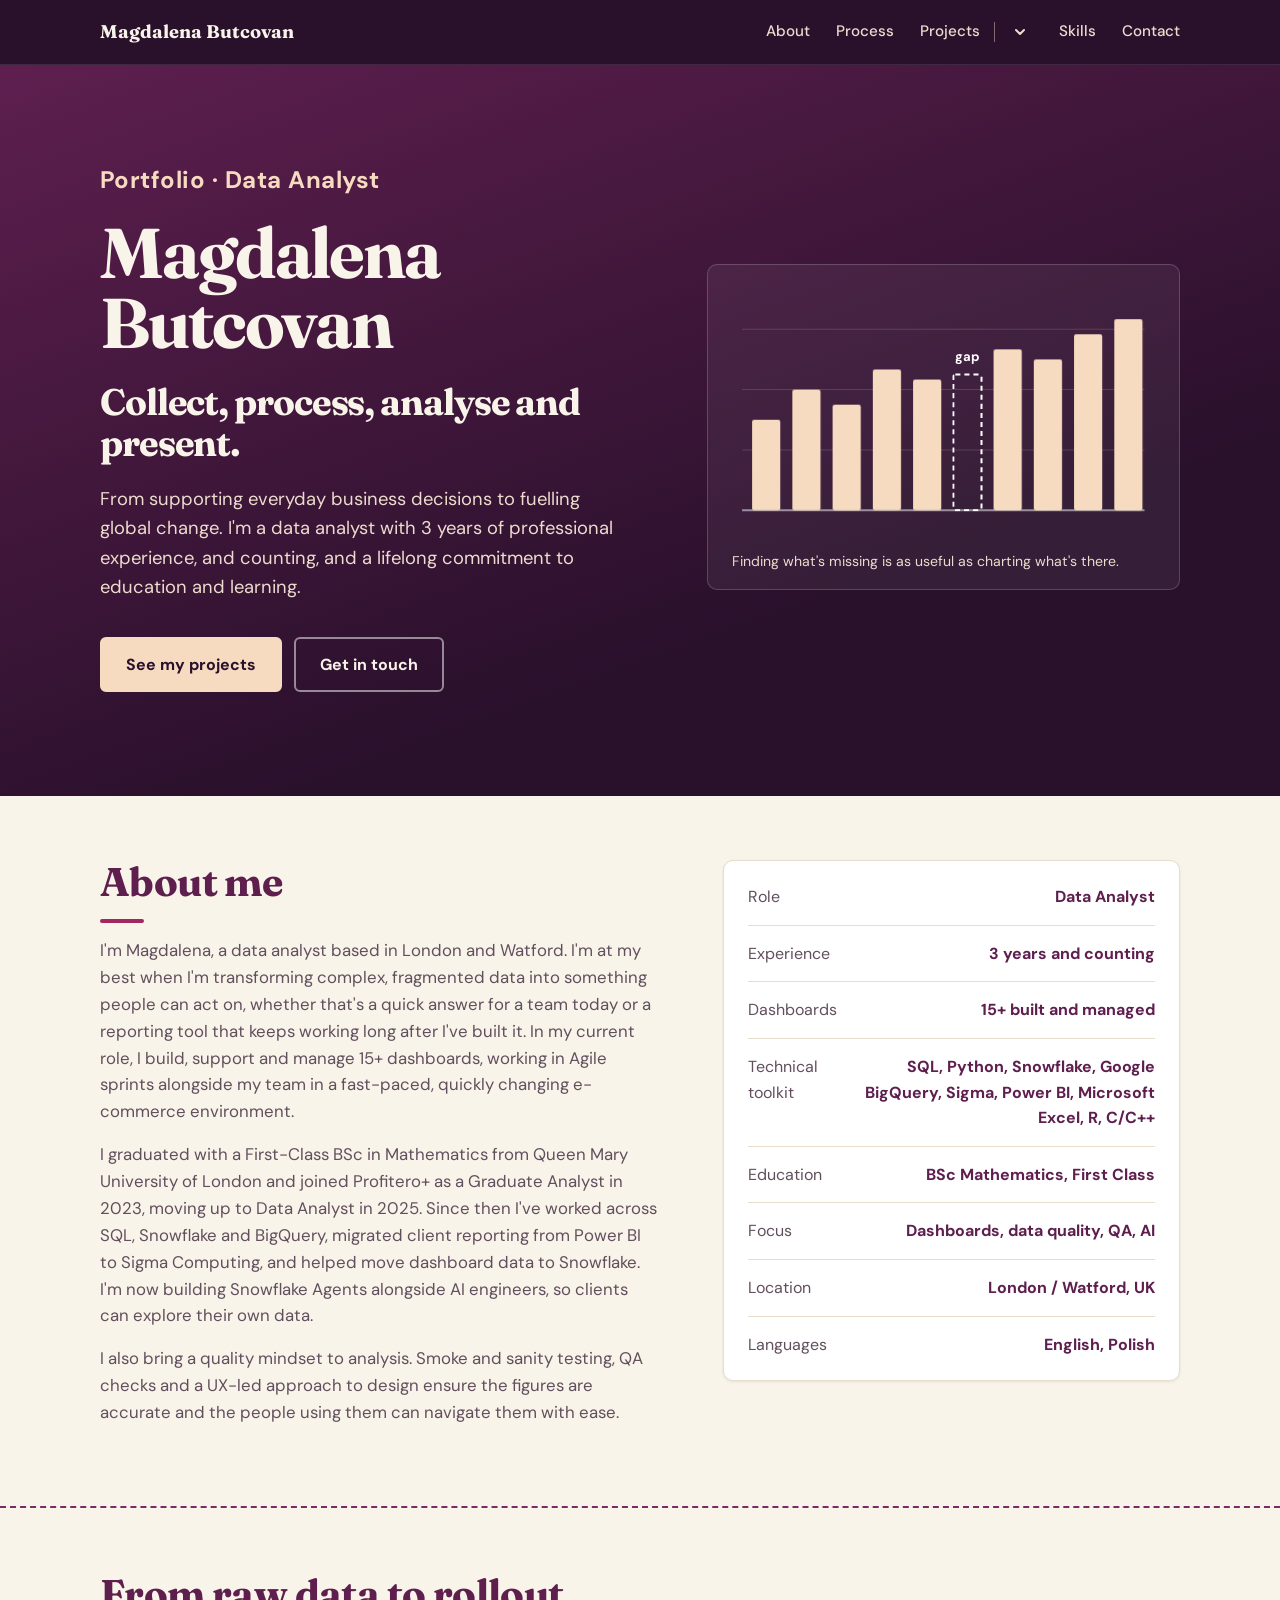
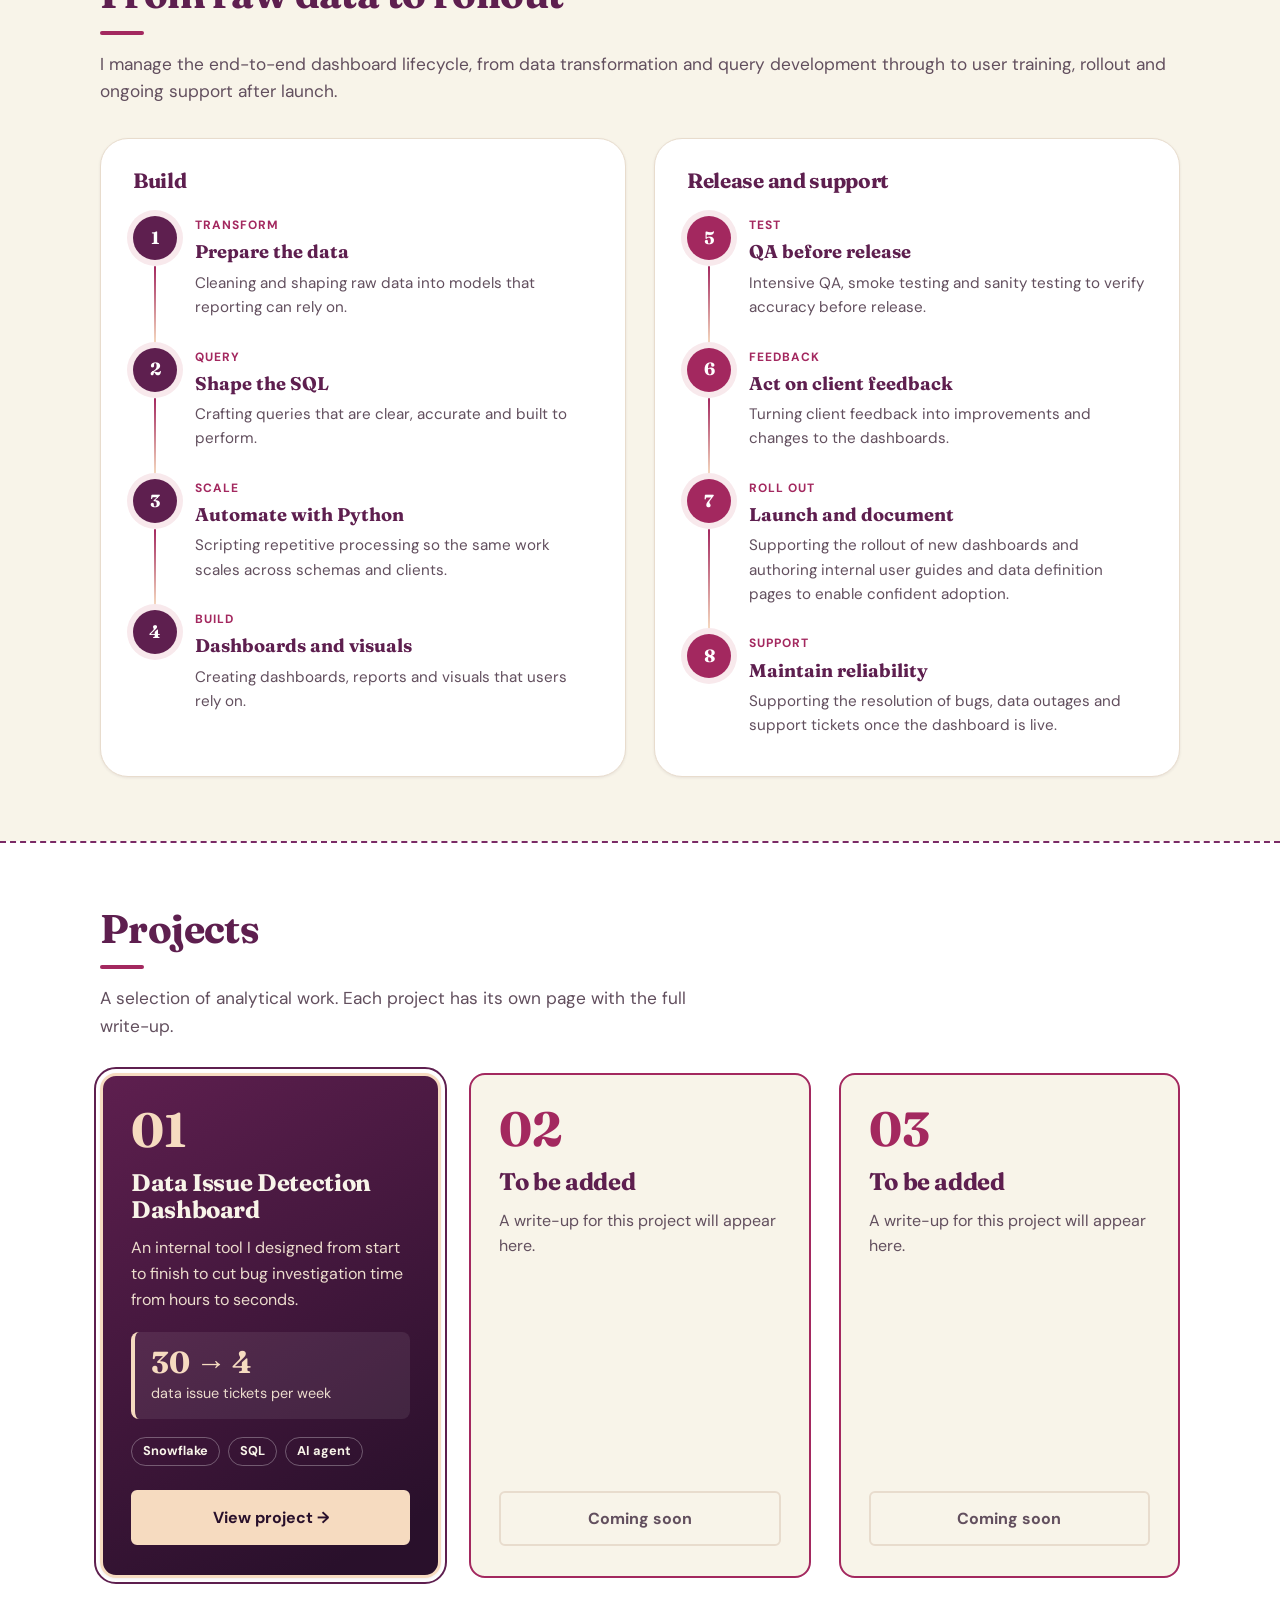
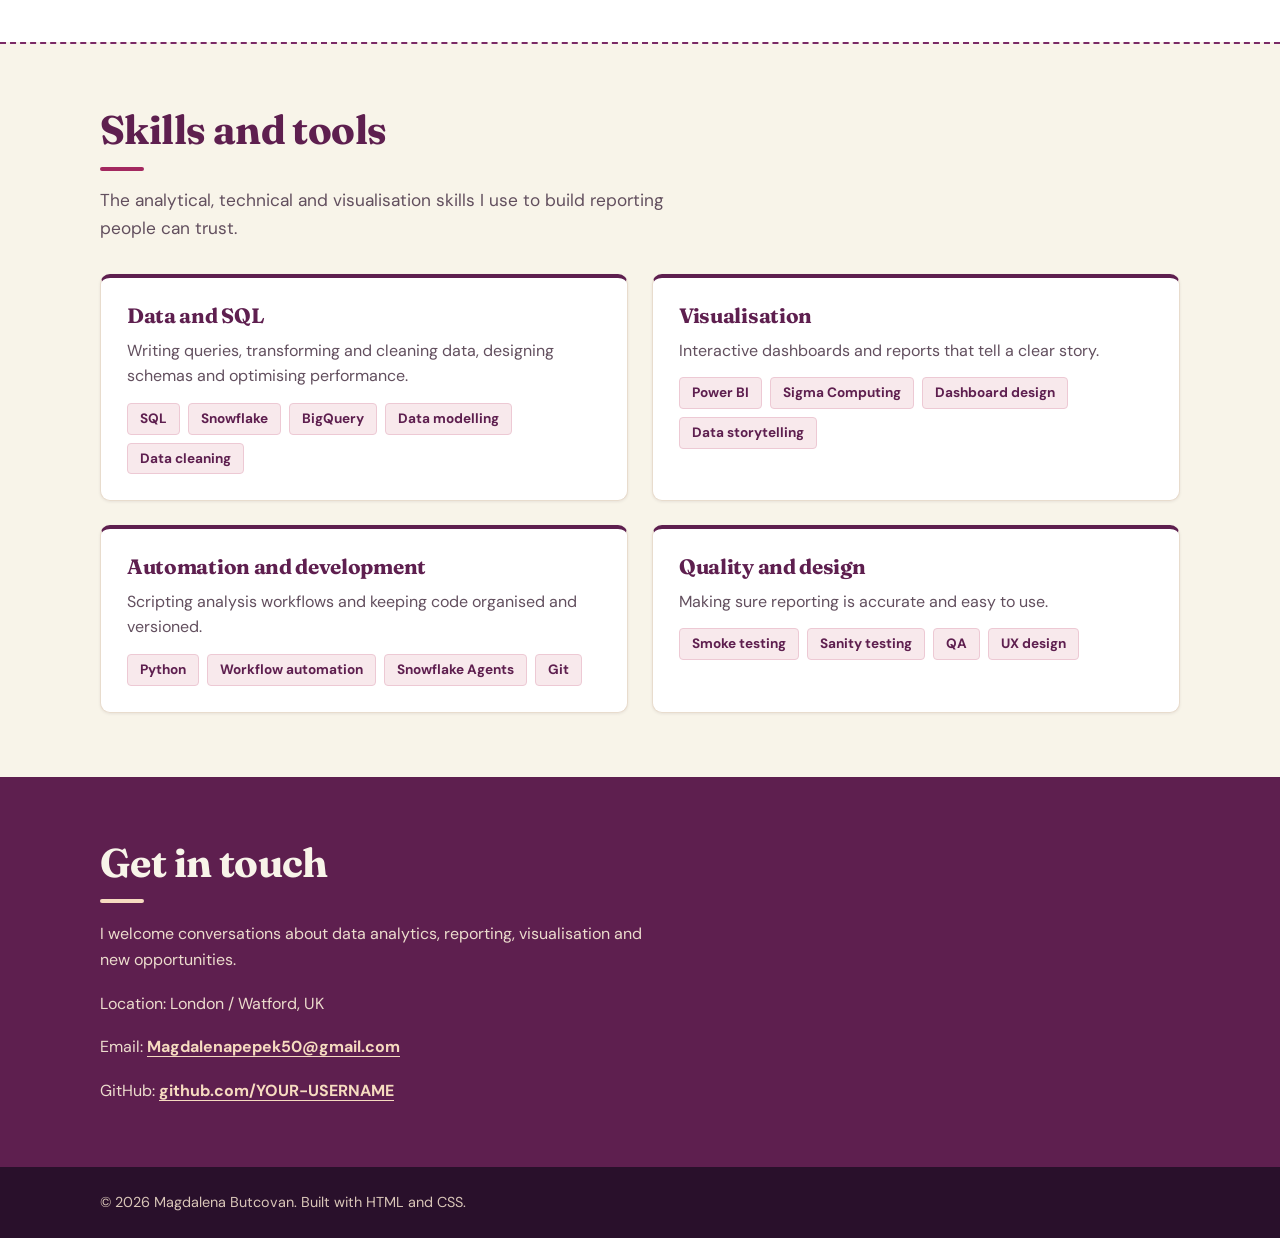
==== commit 0a7d2d7c: "Update index.html" ====
--- a/index.html
+++ b/index.html
@@ -291,6 +291,23 @@
     .pbtn-off { background: transparent; color: var(--muted); border-color: var(--line); cursor: default; }
     .pbtn-off:hover { background: transparent; border-color: var(--line); }
     @media (max-width: 900px) { .pcards { grid-template-columns: 1fr; } }
+
+    /* ===== TOP BAR: arrow that opens the project tabs ===== */
+    .nav-links { align-items: center; }
+    .nav-sep { width: 1px; height: 20px; background: rgba(246,219,192,.45); margin-left: -12px; }
+    .nav-drop { position: relative; margin-left: -14px; }
+    .nav-arrow { display: grid; place-items: center; width: 26px; height: 26px; padding: 0; background: none; border: 0; border-radius: 6px; color: #ecdccd; cursor: pointer; }
+    .nav-arrow:hover, .nav-arrow[aria-expanded="true"] { color: #fff; background: rgba(255,255,255,.12); }
+    .nav-arrow svg { transition: transform .15s; }
+    .nav-arrow[aria-expanded="true"] svg { transform: rotate(180deg); }
+    .nav-arrow:focus-visible { outline: 3px solid var(--peach); outline-offset: 2px; }
+    .nav-menu { position: absolute; top: calc(100% + 12px); left: -20px; z-index: 30; display: flex; flex-direction: column; gap: 6px; min-width: 150px; padding: 10px; background: var(--deep); border: 1px solid rgba(246,219,192,.35); border-radius: 12px; box-shadow: 0 10px 28px rgba(41,16,43,.4); }
+    .nav-menu[hidden] { display: none; }
+    .nav-menu .nav-tab { display: block; text-align: center; white-space: nowrap; }
+    .nav-links a.nav-tab, .nav-links .nav-tab { padding: 3px 12px; border: 0; border-radius: 999px; font-size: .8rem; font-weight: 700; line-height: 1.5; background: var(--raspberry); color: #fff; }
+    .nav-links a.nav-tab:hover { background: #c23878; color: #fff; }
+    .nav-links a.nav-tab[aria-current="page"] { background: var(--peach); color: var(--deep); }
+    .nav-links .nav-tab.is-off { background: transparent; color: #d9c6b8; border: 1px dashed rgba(246,219,192,.5); cursor: default; }
 </style>
 </head>
 
@@ -303,6 +320,17 @@
         <a href="#about">About</a>
         <a href="#process">Process</a>
         <a href="#projects">Projects</a>
+        <span class="nav-sep" aria-hidden="true"></span>
+        <div class="nav-drop">
+          <button class="nav-arrow" type="button" aria-expanded="false" aria-controls="project-menu" aria-label="Show projects">
+            <svg viewBox="0 0 12 12" width="12" height="12" aria-hidden="true"><path d="M2 4l4 4 4-4" fill="none" stroke="currentColor" stroke-width="2" stroke-linecap="round" stroke-linejoin="round"/></svg>
+          </button>
+          <div class="nav-menu" id="project-menu" hidden>
+            <a class="nav-tab" href="dashboard.html">Data Issue Detection Dashboard</a>
+            <span class="nav-tab is-off" aria-disabled="true" title="Coming soon">Project 2</span>
+            <span class="nav-tab is-off" aria-disabled="true" title="Coming soon">Project 3</span>
+          </div>
+        </div>
         <a href="#skills">Skills</a>
         <a href="#contact">Contact</a>
       </nav>
@@ -525,5 +553,16 @@
       });
     });
   </script>
+  <script>
+    // Arrow next to Projects: opens and closes the project menu
+    (function () {
+      var btn = document.querySelector('.nav-arrow'), menu = document.getElementById('project-menu');
+      if (!btn || !menu) return;
+      function set(open) { btn.setAttribute('aria-expanded', open); menu.hidden = !open; }
+      btn.addEventListener('click', function (e) { e.stopPropagation(); set(menu.hidden); });
+      document.addEventListener('click', function (e) { if (!menu.contains(e.target)) set(false); });
+      document.addEventListener('keydown', function (e) { if (e.key === 'Escape') { set(false); btn.focus(); } });
+    })();
+  </script>
 </body>
 </html>
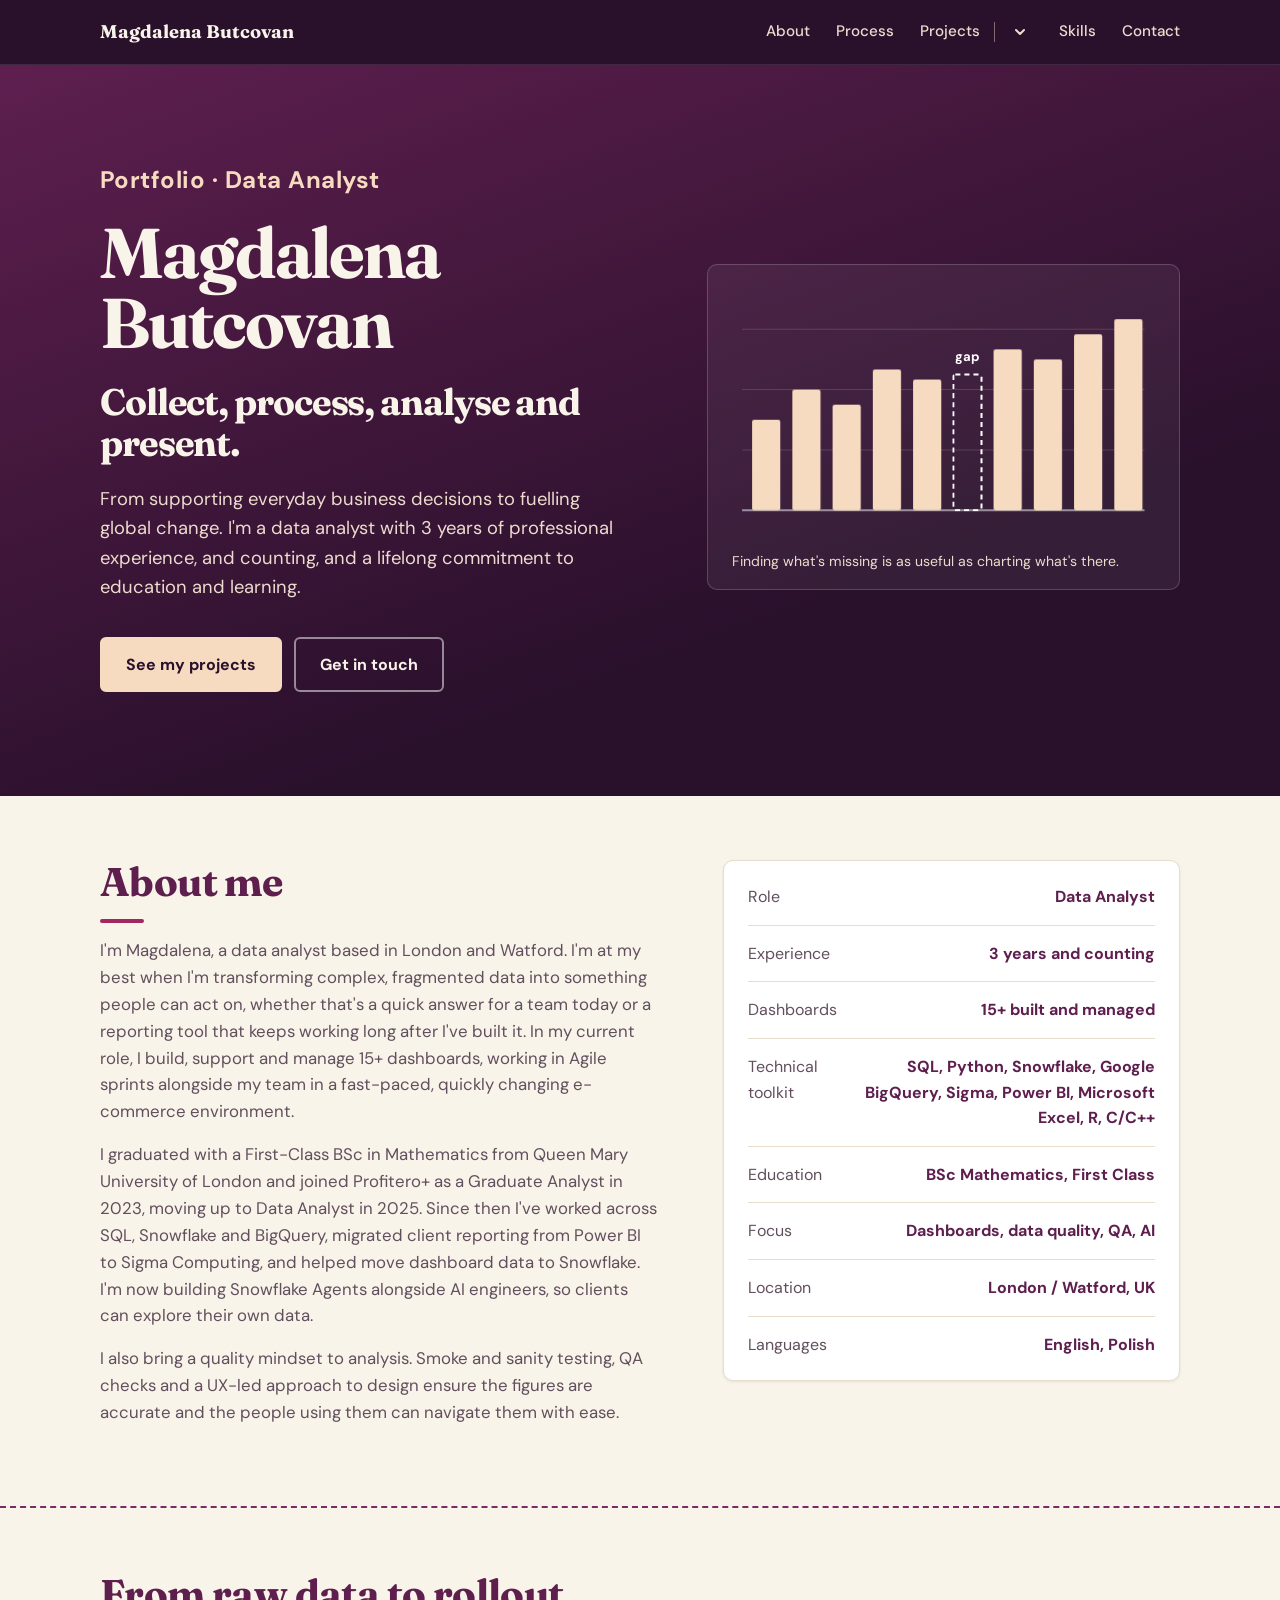
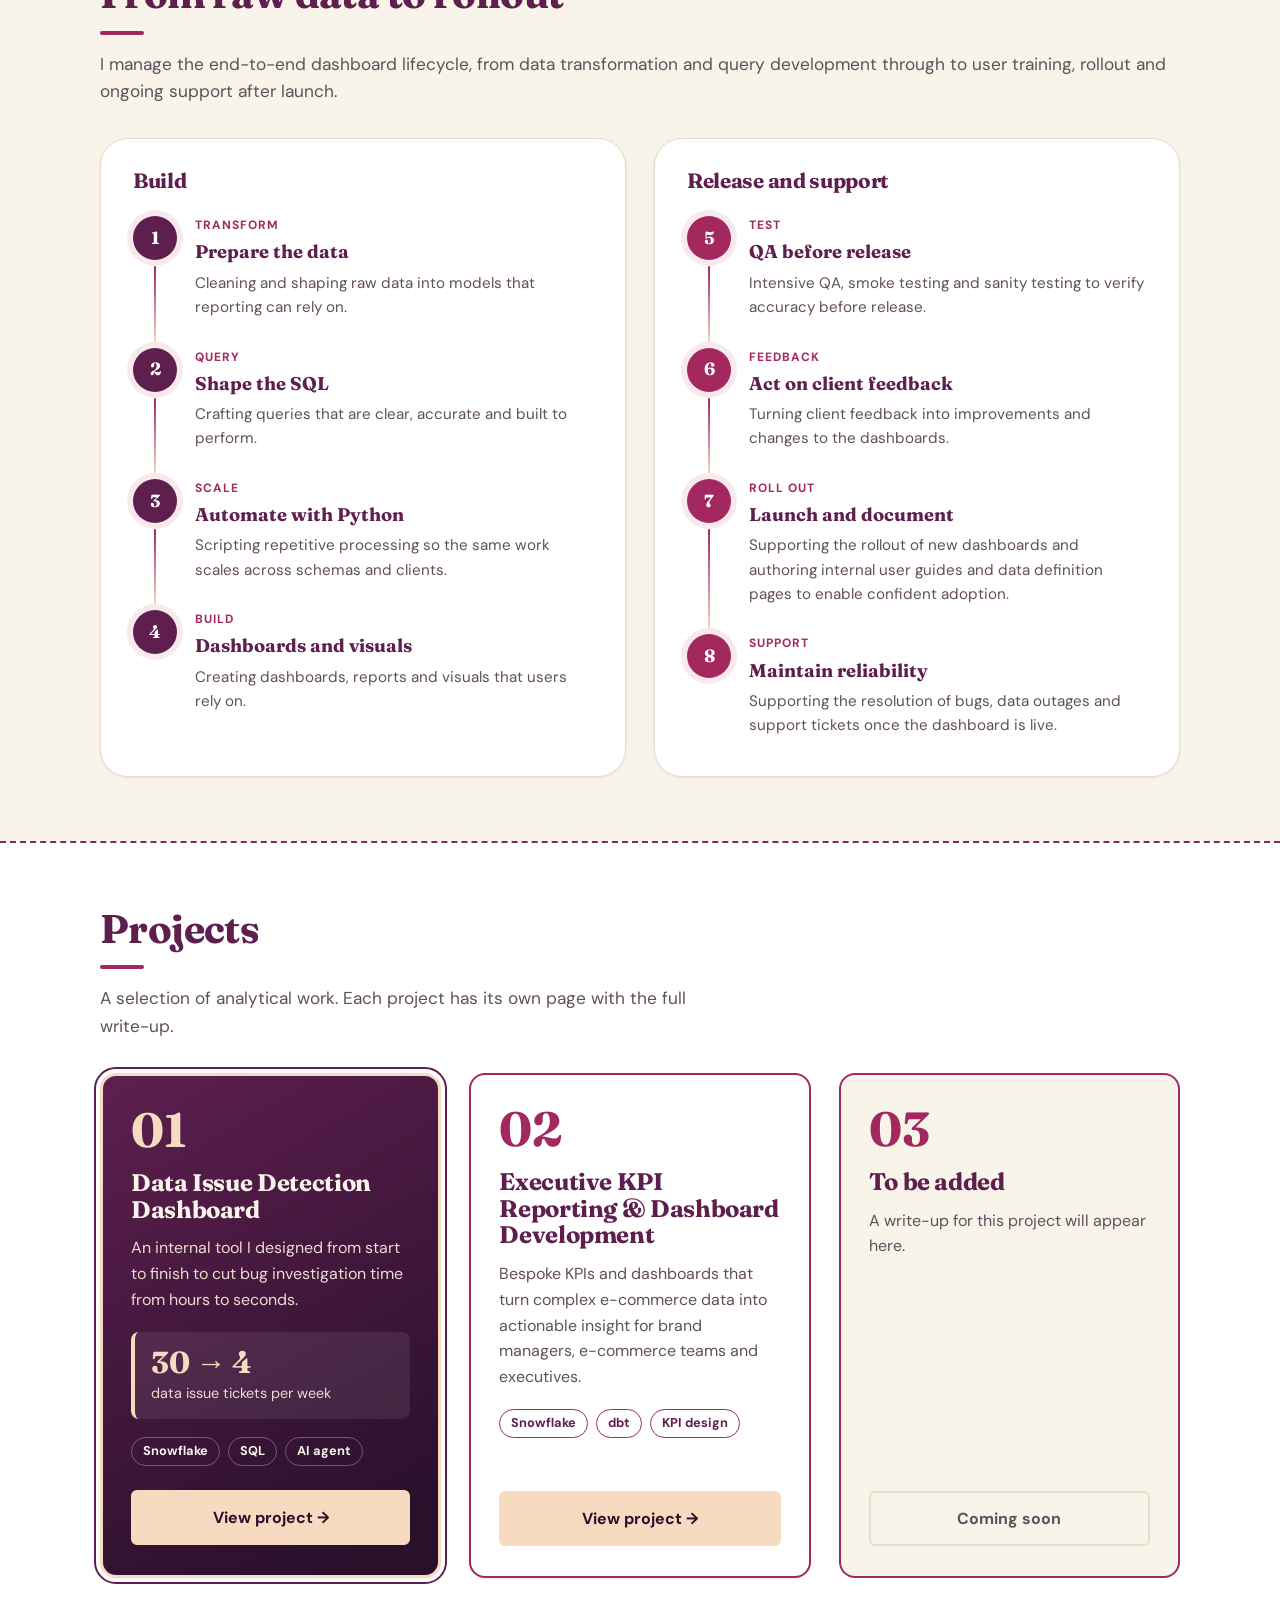
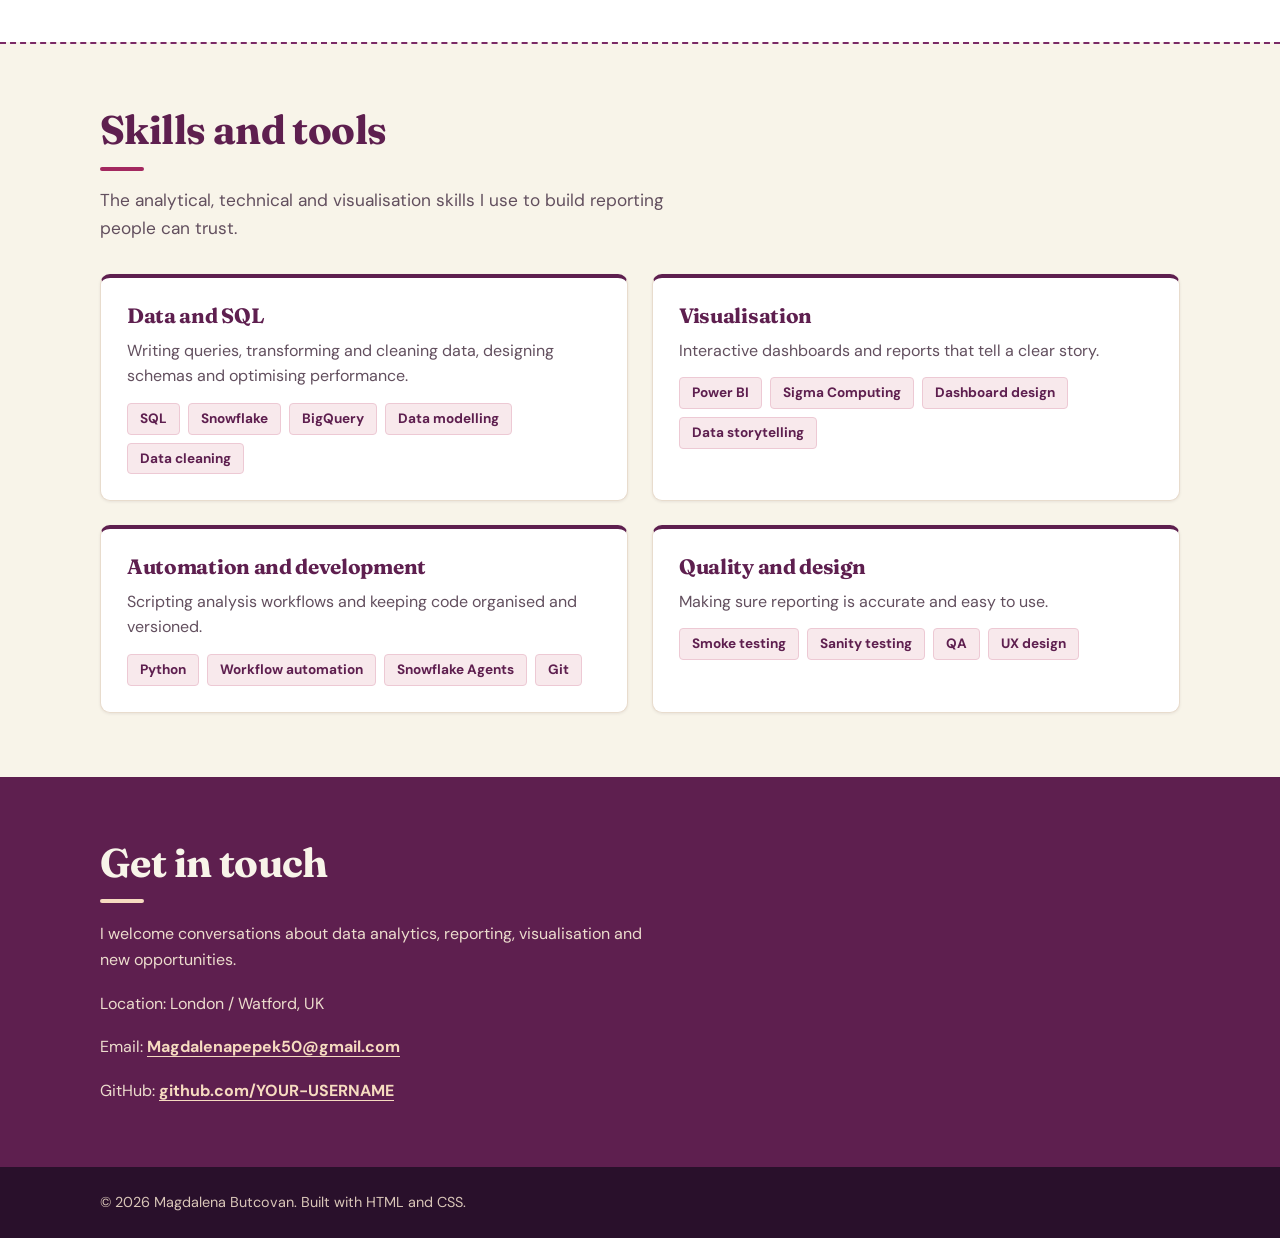
==== commit 085fcfcd: "Update index.html" ====
--- a/index.html
+++ b/index.html
@@ -287,6 +287,7 @@
     .pcard-live .pnum { color: var(--peach); }
     .pcard-live .pdesc { color: #ecdccd; }
     .pcard-empty { background: var(--cream); box-shadow: none; }
+    .pcard:not(.pcard-live) .ptags li { color: var(--berry); border-color: var(--raspberry); }
     .pcard-empty:hover { transform: none; box-shadow: none; }
     .pbtn-off { background: transparent; color: var(--muted); border-color: var(--line); cursor: default; }
     .pbtn-off:hover { background: transparent; border-color: var(--line); }
@@ -327,7 +328,7 @@
           </button>
           <div class="nav-menu" id="project-menu" hidden>
             <a class="nav-tab" href="dashboard.html">Data Issue Detection Dashboard</a>
-            <span class="nav-tab is-off" aria-disabled="true" title="Coming soon">Project 2</span>
+            <a class="nav-tab" href="project-2.html">Executive KPI Reporting &amp; Dashboard Development</a>
             <span class="nav-tab is-off" aria-disabled="true" title="Coming soon">Project 3</span>
           </div>
         </div>
@@ -461,11 +462,12 @@
             <a class="button pbtn" href="dashboard.html">View project &rarr;</a>
           </article>
 
-          <article class="pcard pcard-empty">
+          <article class="pcard">
             <span class="pnum">02</span>
-            <h3>To be added</h3>
-            <p class="pdesc">A write-up for this project will appear here.</p>
-            <span class="button pbtn pbtn-off" aria-disabled="true">Coming soon</span>
+            <h3>Executive KPI Reporting &amp; Dashboard Development</h3>
+            <p class="pdesc">Bespoke KPIs and dashboards that turn complex e-commerce data into actionable insight for brand managers, e-commerce teams and executives.</p>
+            <ul class="ptags"><li>Snowflake</li><li>dbt</li><li>KPI design</li></ul>
+            <a class="button pbtn" href="project-2.html">View project &rarr;</a>
           </article>
 
           <article class="pcard pcard-empty">
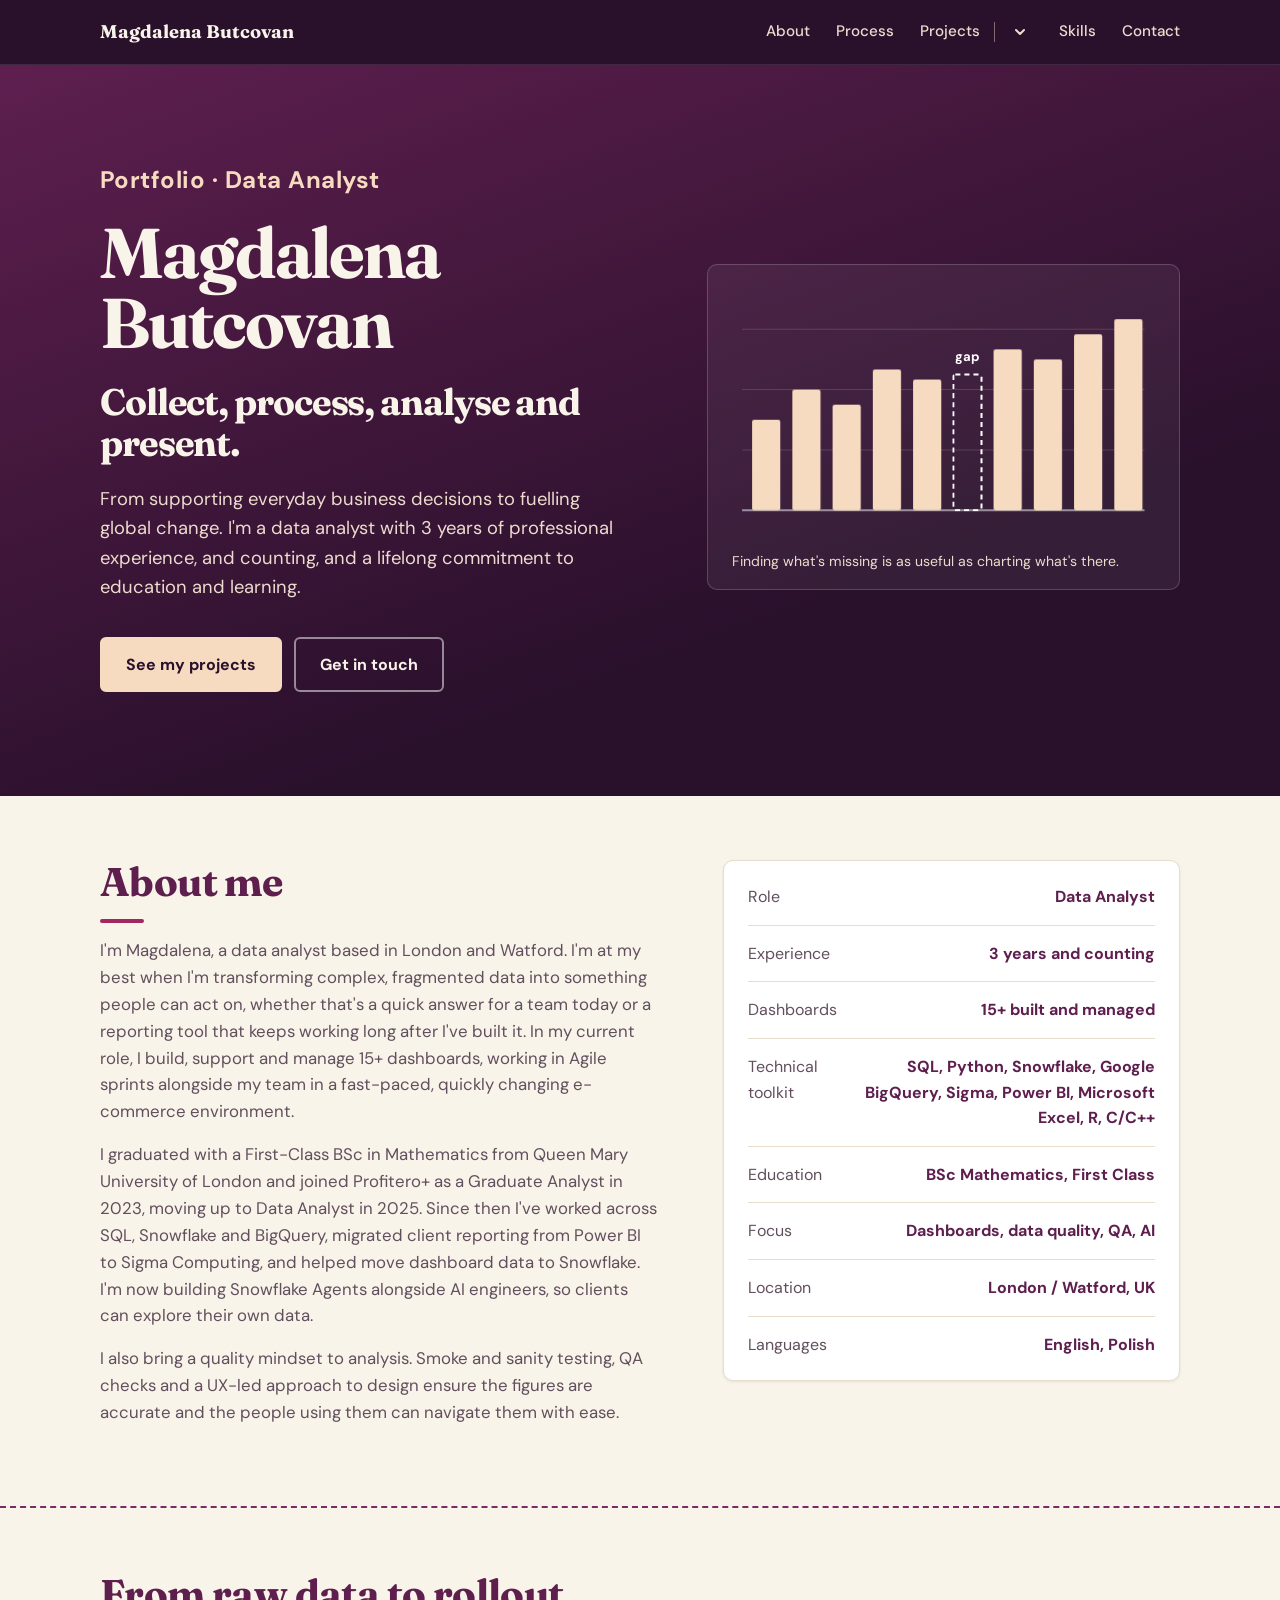
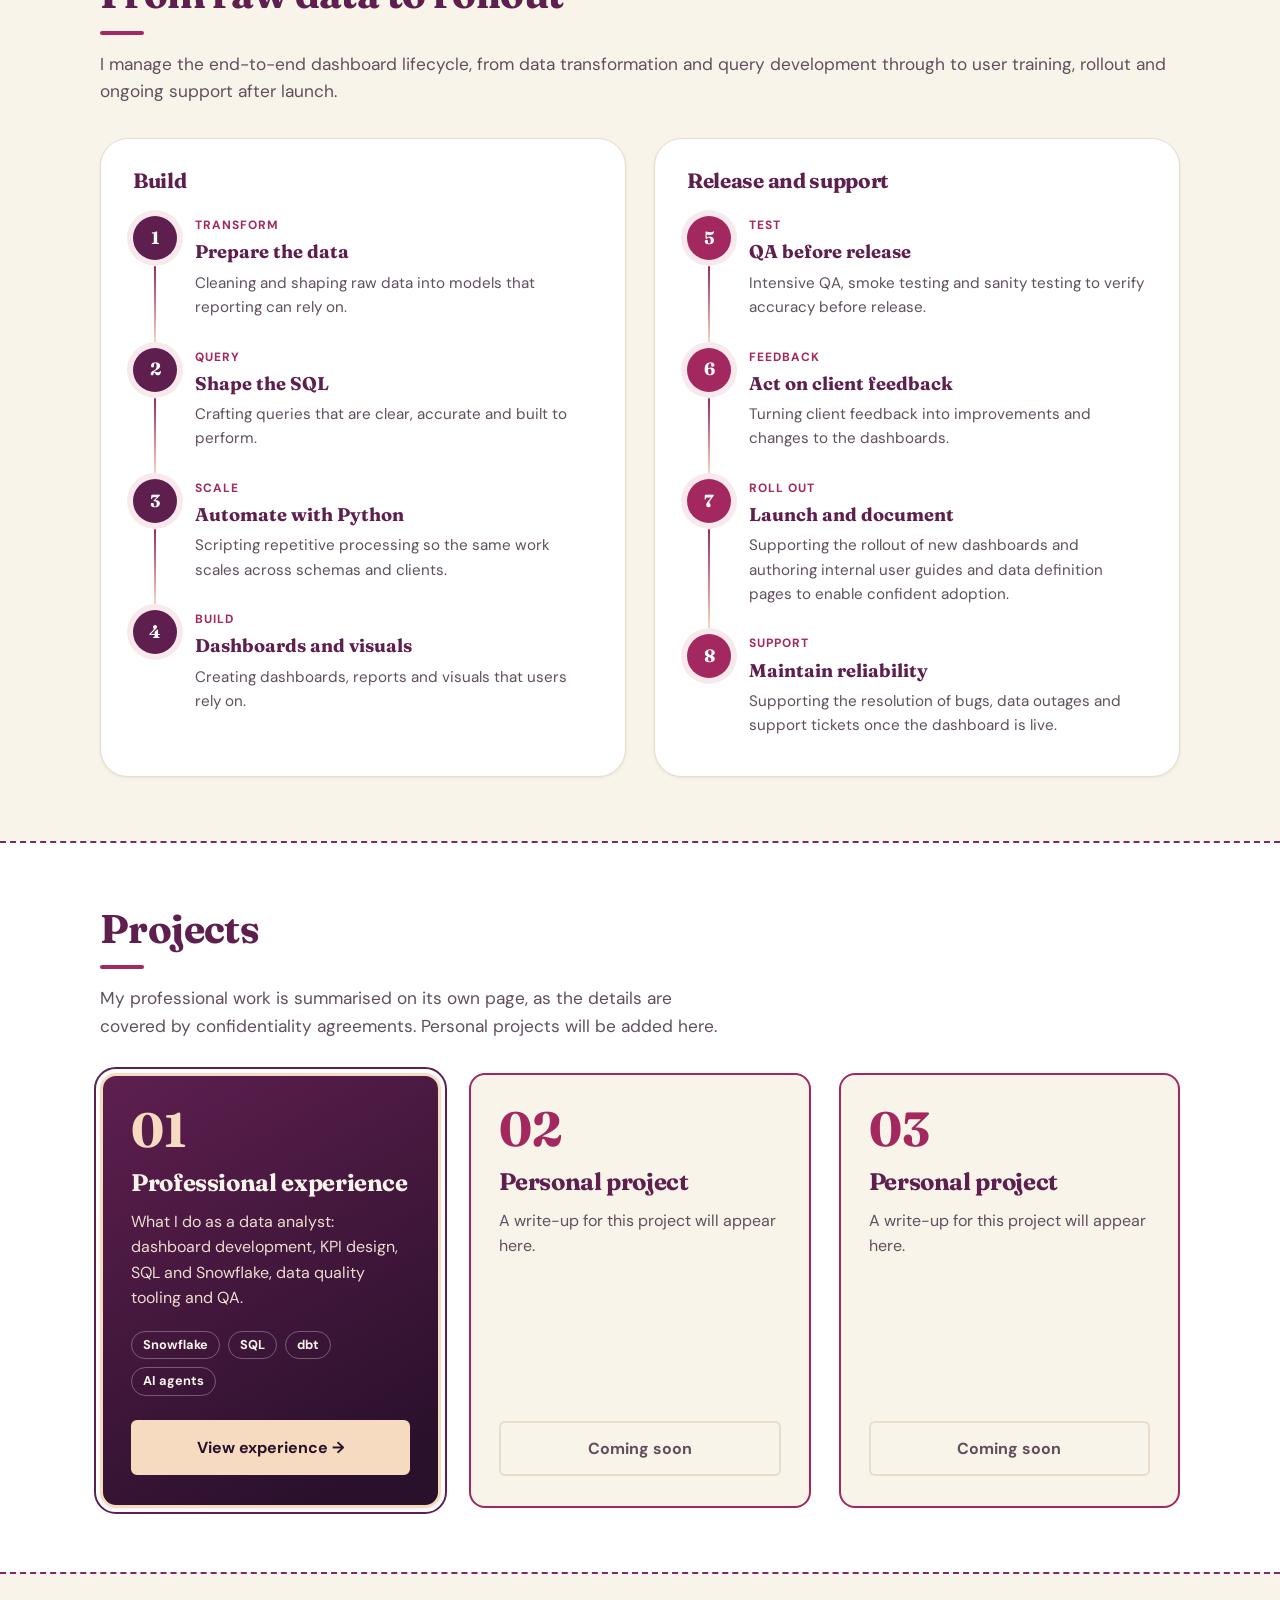
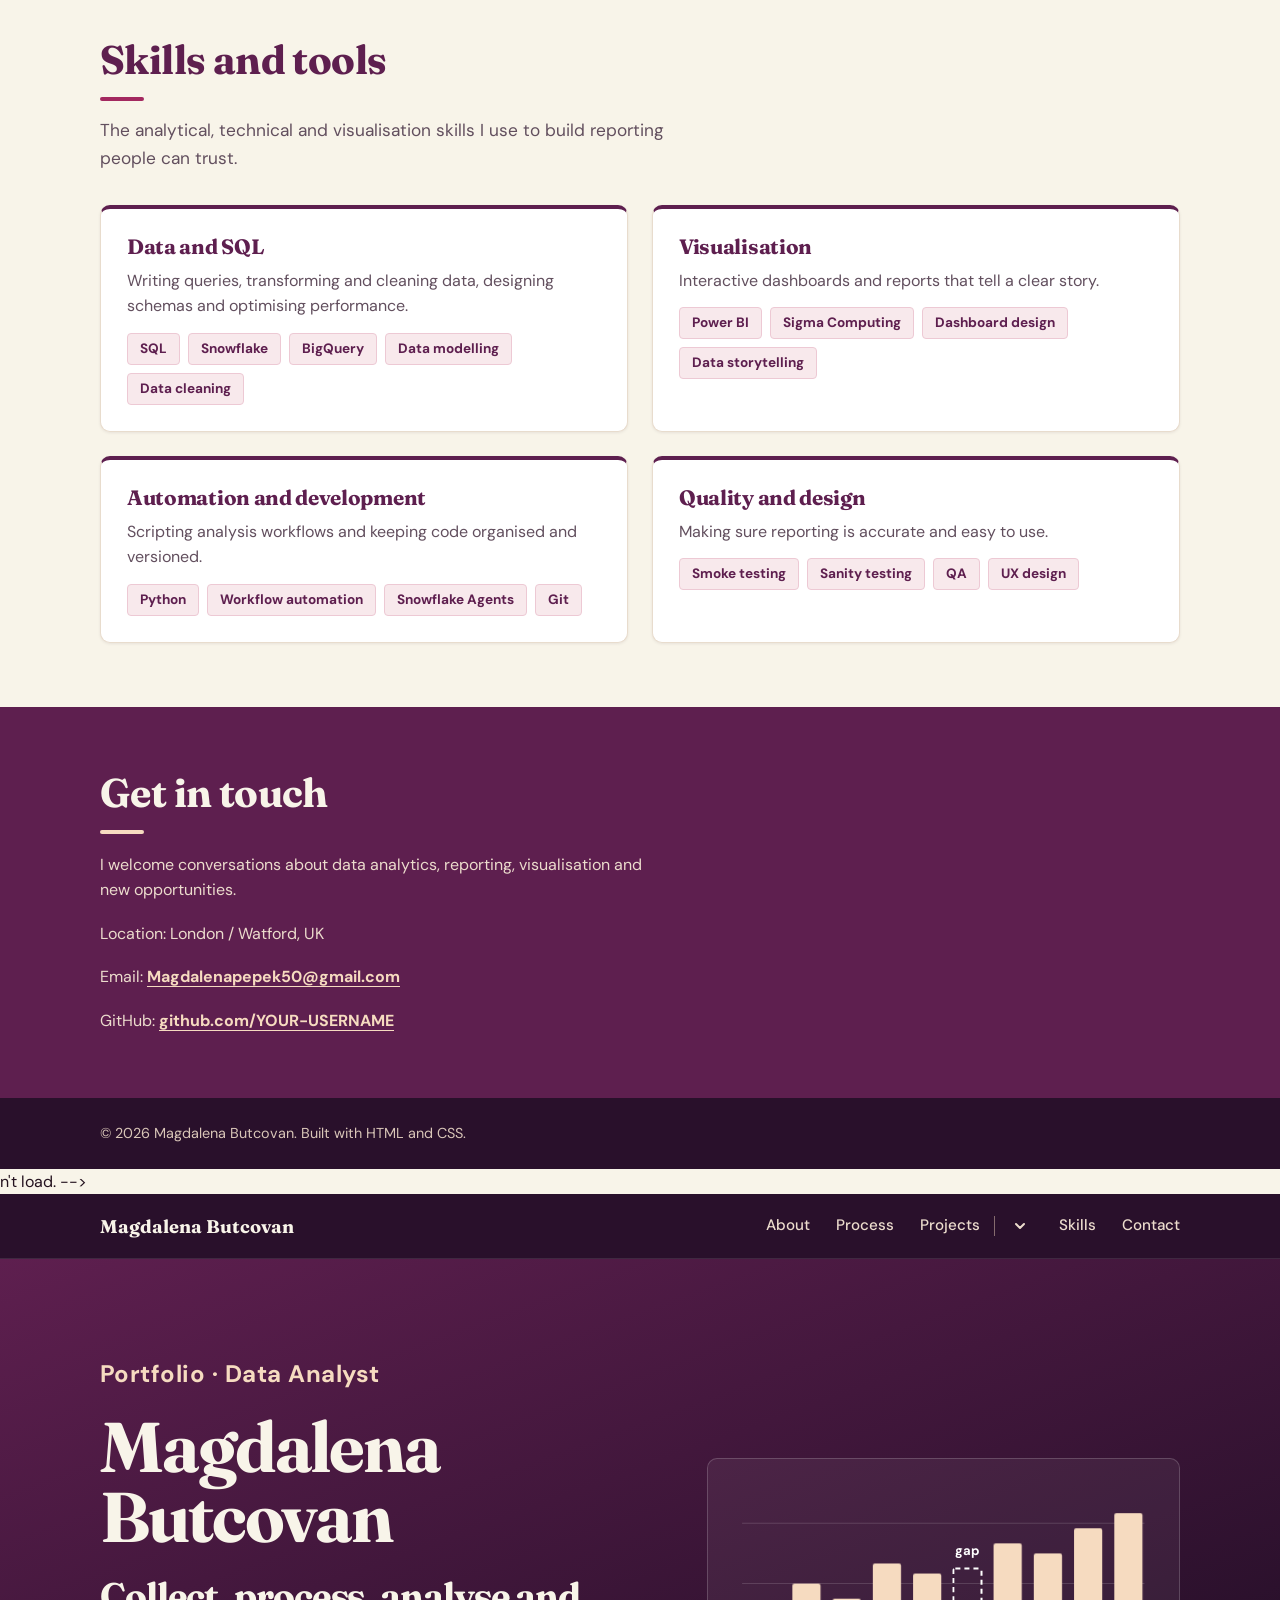
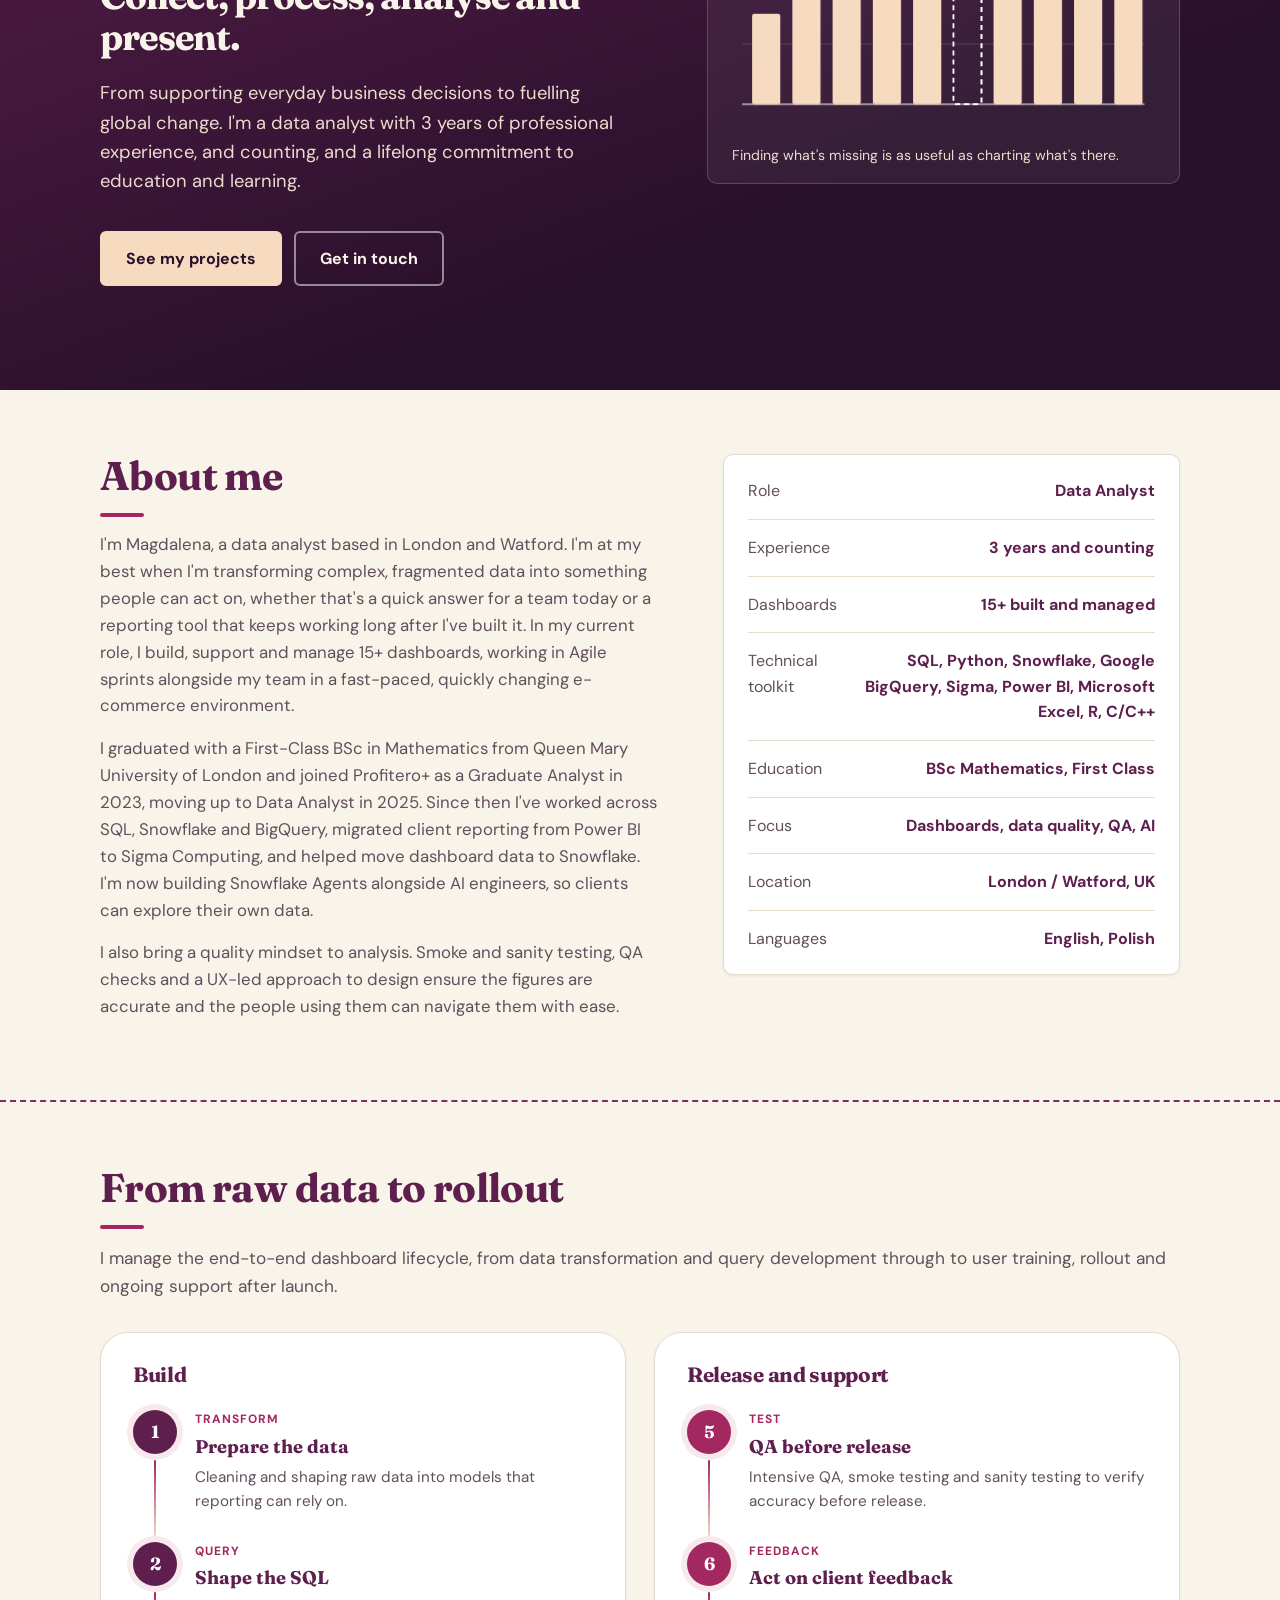
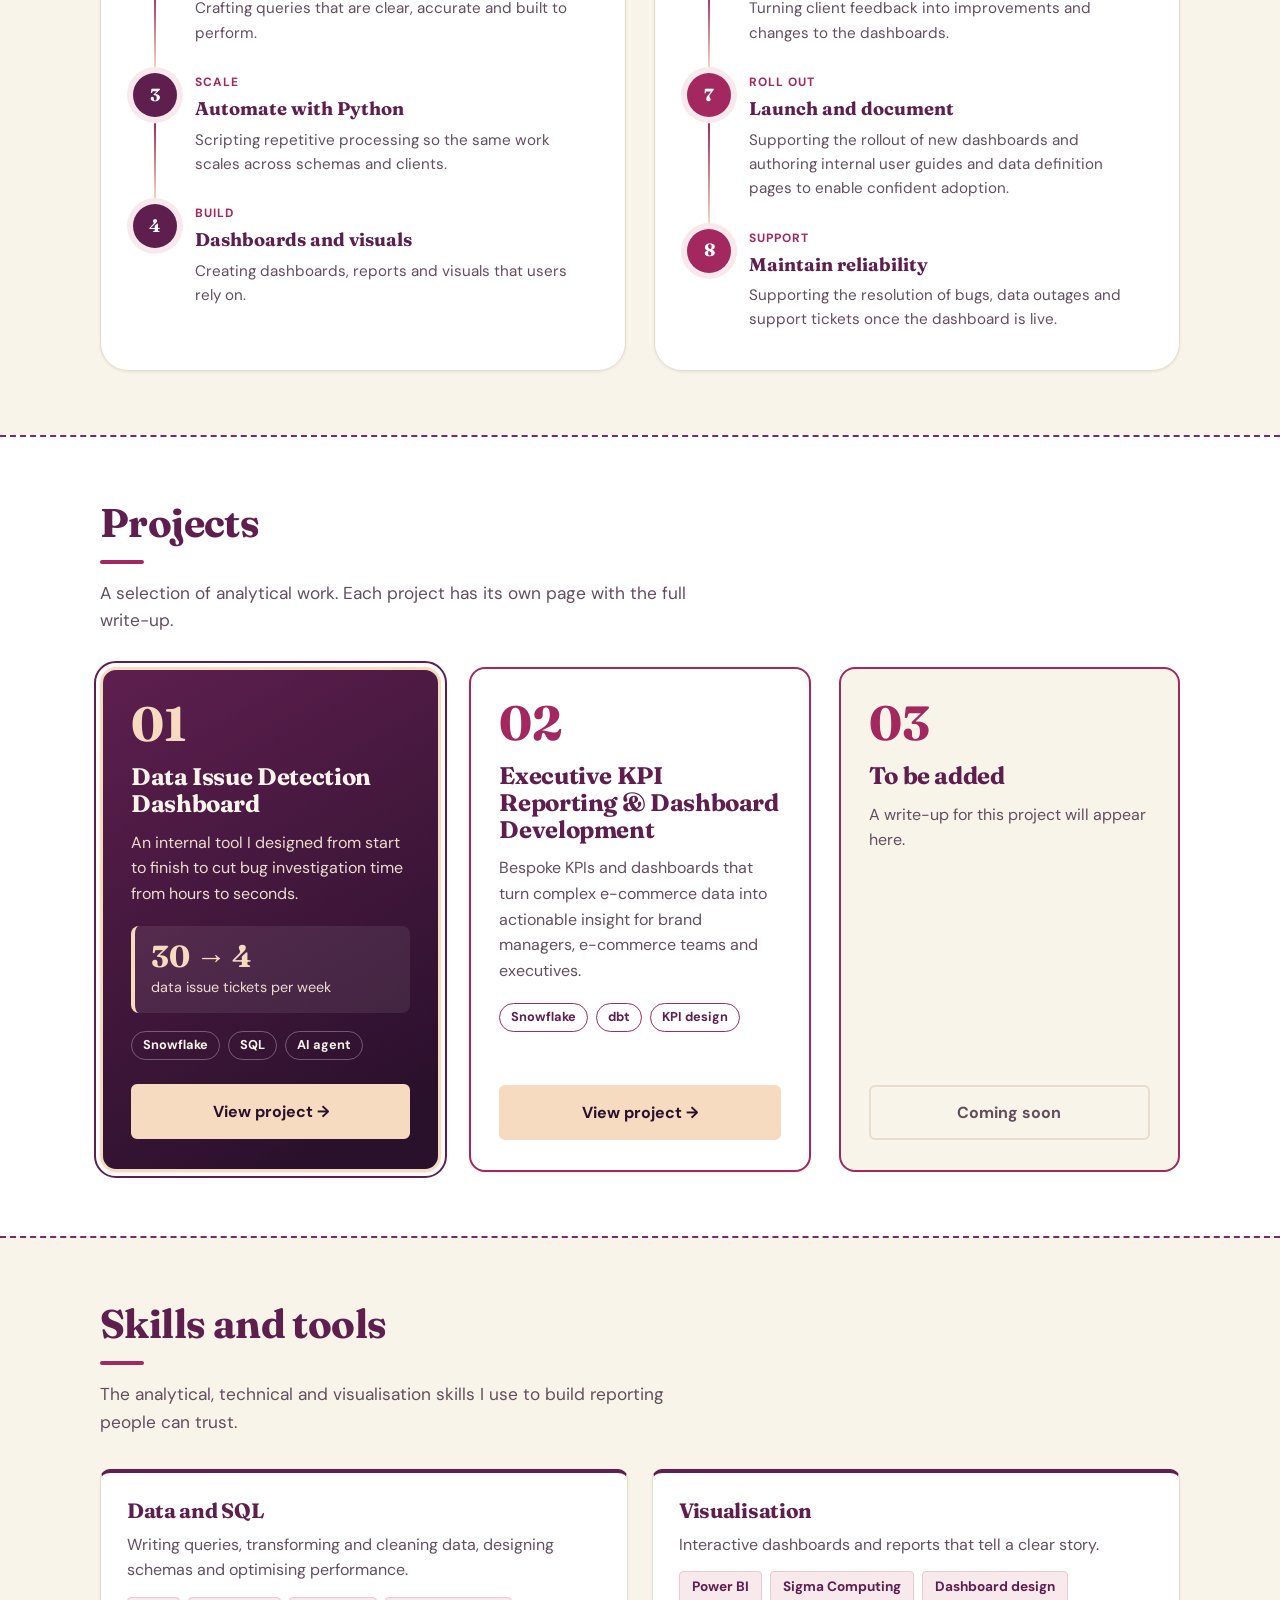
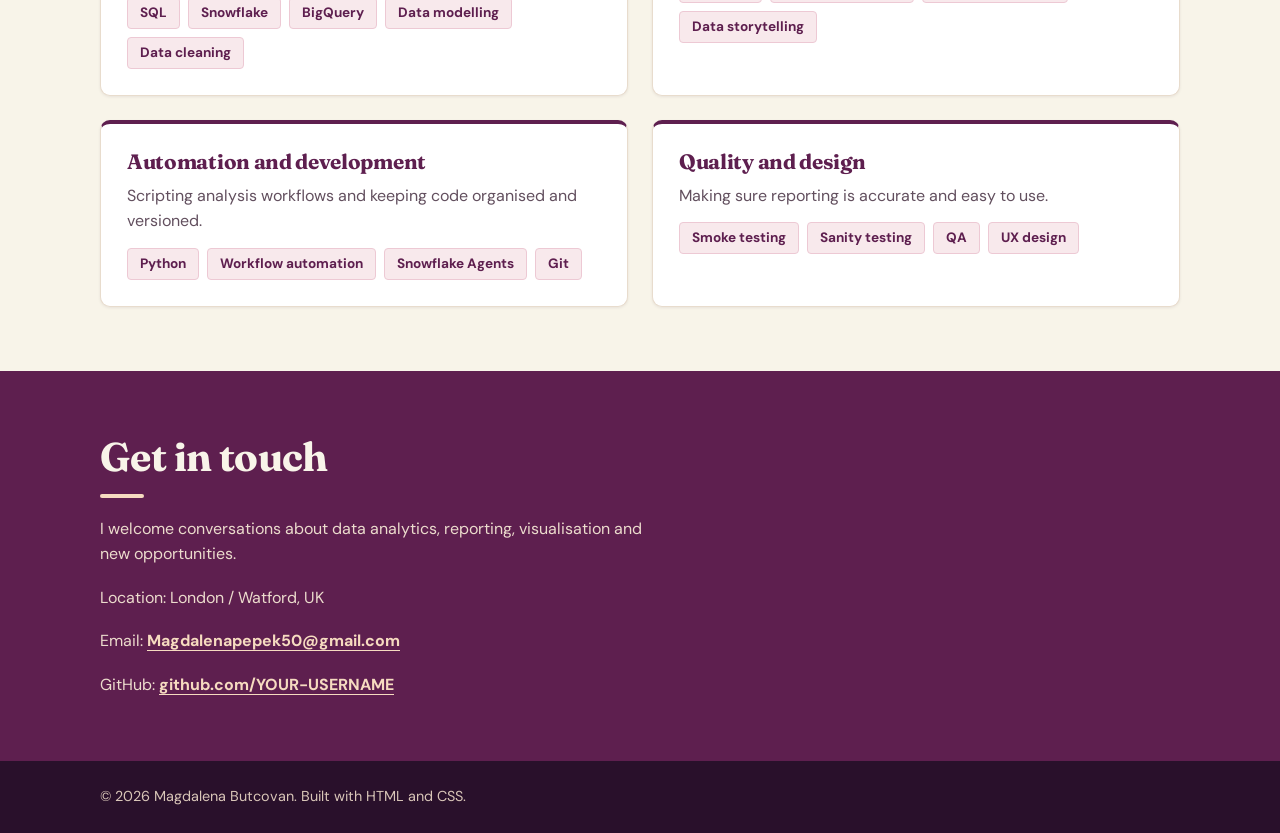
==== commit 9a1ea6e7: "Update index.html" ====
--- a/index.html
+++ b/index.html
@@ -1,4 +1,12 @@
 <!DOCTYPE html>
+<html lang="en">
+<head>
+  <meta charset="UTF-8">
+  <meta name="viewport" content="width=device-width, initial-scale=1.0">
+  <title>Portfolio | Magdalena Butcovan, Data Analyst</title>
+  <meta name="description" content="Magdalena Butcovan, data analyst based in London and Watford. Portfolio showcasing SQL, Python, data visualisation and dashboards.">
+
+  <!-- Fonts: Fraunces for headings, DM Sans for body text. System fonts are used if these ca<!DOCTYPE html>
 <html lang="en">
 <head>
   <meta charset="UTF-8">
@@ -327,9 +335,9 @@
             <svg viewBox="0 0 12 12" width="12" height="12" aria-hidden="true"><path d="M2 4l4 4 4-4" fill="none" stroke="currentColor" stroke-width="2" stroke-linecap="round" stroke-linejoin="round"/></svg>
           </button>
           <div class="nav-menu" id="project-menu" hidden>
-            <a class="nav-tab" href="dashboard.html">Data Issue Detection Dashboard</a>
-            <a class="nav-tab" href="project-2.html">Executive KPI Reporting &amp; Dashboard Development</a>
-            <span class="nav-tab is-off" aria-disabled="true" title="Coming soon">Project 3</span>
+            <a class="nav-tab" href="professional-experience.html">Professional experience</a>
+            <span class="nav-tab is-off" aria-disabled="true" title="Coming soon">Personal project 1</span>
+            <span class="nav-tab is-off" aria-disabled="true" title="Coming soon">Personal project 2</span>
           </div>
         </div>
         <a href="#skills">Skills</a>
@@ -449,30 +457,28 @@
     <section id="projects">
       <div class="container">
         <h2>Projects</h2>
-        <p class="intro">A selection of analytical work. Each project has its own page with the full write-up.</p>
+        <p class="intro">My professional work is summarised on its own page, as the details are covered by confidentiality agreements. Personal projects will be added here.</p>
 
         <div class="pcards">
 
           <article class="pcard pcard-live">
             <span class="pnum">01</span>
-            <h3>Data Issue Detection Dashboard</h3>
-            <p class="pdesc">An internal tool I designed from start to finish to cut bug investigation time from hours to seconds.</p>
-            <div class="pstat"><strong>30 &rarr; 4</strong><span>data issue tickets per week</span></div>
-            <ul class="ptags"><li>Snowflake</li><li>SQL</li><li>AI agent</li></ul>
-            <a class="button pbtn" href="dashboard.html">View project &rarr;</a>
+            <h3>Professional experience</h3>
+            <p class="pdesc">What I do as a data analyst: dashboard development, KPI design, SQL and Snowflake, data quality tooling and QA.</p>
+            <ul class="ptags"><li>Snowflake</li><li>SQL</li><li>dbt</li><li>AI agents</li></ul>
+            <a class="button pbtn" href="professional-experience.html">View experience &rarr;</a>
           </article>
 
-          <article class="pcard">
+          <article class="pcard pcard-empty">
             <span class="pnum">02</span>
-            <h3>Executive KPI Reporting &amp; Dashboard Development</h3>
-            <p class="pdesc">Bespoke KPIs and dashboards that turn complex e-commerce data into actionable insight for brand managers, e-commerce teams and executives.</p>
-            <ul class="ptags"><li>Snowflake</li><li>dbt</li><li>KPI design</li></ul>
-            <a class="button pbtn" href="project-2.html">View project &rarr;</a>
+            <h3>Personal project</h3>
+            <p class="pdesc">A write-up for this project will appear here.</p>
+            <span class="button pbtn pbtn-off" aria-disabled="true">Coming soon</span>
           </article>
 
           <article class="pcard pcard-empty">
             <span class="pnum">03</span>
-            <h3>To be added</h3>
+            <h3>Personal project</h3>
             <p class="pdesc">A write-up for this project will appear here.</p>
             <span class="button pbtn pbtn-off" aria-disabled="true">Coming soon</span>
           </article>
@@ -568,3 +574,565 @@
   </script>
 </body>
 </html>
+n't load. -->
+  <link rel="preconnect" href="https://fonts.googleapis.com">
+  <link rel="preconnect" href="https://fonts.gstatic.com" crossorigin>
+  <link href="https://fonts.googleapis.com/css2?family=DM+Sans:wght@400;500;700&family=Fraunces:opsz,wght@9..144,600;9..144,700&display=swap" rel="stylesheet">
+
+  <style>
+    /* ===== COLOURS: change them here and the whole site updates ===== */
+    :root {
+      --deep: #29102b;      /* darkest violet: top bar and footer */
+      --berry: #5e1f4f;     /* dark raspberry: headings, hero and contact section */
+      --berry-mid: #7a2a66; /* hover */
+      --raspberry: #a3285f; /* raspberry: accents and links on light backgrounds */
+      --peach: #F6DBC0;     /* peach: highlights on dark backgrounds */
+      --cream: #F8F4E9;     /* page background */
+      --white: #ffffff;     /* cards */
+      --ink: #24121f;       /* body text */
+      --muted: #624f5e;     /* secondary text */
+      --line: #e8dccd;      /* borders */
+      --serif: "Fraunces", Georgia, serif;
+      --sans: "DM Sans", Arial, Helvetica, sans-serif;
+    }
+
+    * { box-sizing: border-box; }
+    html { scroll-behavior: smooth; }
+    body {
+      margin: 0; font-family: var(--sans); font-size: 1rem; line-height: 1.6;
+      background: var(--cream); color: var(--ink);
+      -webkit-font-smoothing: antialiased; text-rendering: optimizeLegibility;
+    }
+    a { color: inherit; }
+    a:focus-visible { outline: 3px solid var(--raspberry); outline-offset: 3px; }
+    .container { width: min(1080px, 90%); margin: 0 auto; }
+    h1, h2, h3 { font-family: var(--serif); font-weight: 700; line-height: 1.12; margin: 0; color: var(--berry); letter-spacing: -.015em; }
+    h2 { font-size: clamp(1.9rem, 4vw, 2.5rem); margin-bottom: 14px; }
+    /* short raspberry rule under each section title */
+    h2::after { content: ""; display: block; width: 44px; height: 4px; background: var(--raspberry); margin-top: 14px; border-radius: 2px; }
+    h4 { margin: 0 0 6px; font-size: .8rem; letter-spacing: .08em; text-transform: uppercase; color: var(--raspberry); }
+    section { padding: 88px 0; scroll-margin-top: 56px; }
+    .intro { color: var(--muted); max-width: 620px; margin: 18px 0 44px; font-size: 1.08rem; }
+
+    /* ===== TOP BAR ===== */
+    .navbar { position: sticky; top: 0; z-index: 10; background: var(--deep); border-bottom: 1px solid rgba(255,255,255,.1); }
+    .nav-inner { display: flex; justify-content: space-between; align-items: center; gap: 20px; padding: 15px 0; }
+    .logo { font-family: var(--serif); font-weight: 700; font-size: 1.15rem; color: var(--cream); text-decoration: none; white-space: nowrap; }
+    .nav-links { display: flex; flex-wrap: wrap; gap: 26px; }
+    .nav-links a { color: #ecdccd; text-decoration: none; font-size: .95rem; font-weight: 500; padding: 4px 0; border-bottom: 2px solid transparent; }
+    .nav-links a:hover { color: #fff; border-bottom-color: var(--peach); }
+
+    /* ===== HERO ===== */
+    .hero { background: linear-gradient(160deg, var(--berry) 0%, var(--deep) 70%); color: var(--cream); padding: 96px 0 104px; }
+    .hero-grid { display: grid; grid-template-columns: 1.15fr 1fr; gap: 64px; align-items: center; }
+    .kicker { color: var(--peach); font-weight: 700; margin: 0 0 18px; }
+    .hero h1 { color: var(--cream); font-size: clamp(2.4rem, 5.6vw, 4rem); letter-spacing: -.03em; margin-bottom: 22px; }
+    .hero p.lead { color: #ecdccd; font-size: 1.15rem; max-width: 520px; margin: 0; }
+    .button-row { display: flex; flex-wrap: wrap; gap: 12px; margin-top: 34px; }
+    .button { display: inline-block; padding: 13px 24px; border-radius: 6px; background: var(--peach); color: var(--deep); font-weight: 700; text-decoration: none; border: 2px solid var(--peach); }
+    .button:hover { background: #fff; border-color: #fff; }
+    .button-secondary { background: transparent; color: var(--cream); border-color: rgba(255,255,255,.5); }
+    .button-secondary:hover { background: rgba(255,255,255,.1); border-color: var(--cream); }
+    .hero a:focus-visible { outline-color: var(--peach); }
+
+    /* Hero chart: one bar is missing, a nod to spotting data gaps */
+    .chart-panel { margin: 0; background: rgba(255,255,255,.06); border: 1px solid rgba(255,255,255,.18); border-radius: 10px; padding: 24px 24px 16px; }
+    .chart-panel svg { width: 100%; height: auto; display: block; }
+    .chart-panel figcaption { color: #ecdccd; font-size: .88rem; margin-top: 10px; }
+    .bar { fill: var(--peach); transform-box: fill-box; transform-origin: bottom; animation: grow .7s ease-out both; }
+    @keyframes grow { from { transform: scaleY(0); } to { transform: scaleY(1); } }
+    @media (prefers-reduced-motion: reduce) { .bar { animation: none; } html { scroll-behavior: auto; } }
+
+    /* ===== ABOUT ===== */
+    .about-grid { display: grid; grid-template-columns: 1.1fr .9fr; gap: 64px; align-items: start; }
+    .about-grid p { margin: 0 0 16px; color: var(--muted); font-size: 1.05rem; }
+    .facts { list-style: none; margin: 0; padding: 8px 24px; background: var(--white); border: 1px solid var(--line); border-radius: 10px; box-shadow: 0 1px 3px rgba(41,16,43,.08); }
+    .facts li { display: flex; justify-content: space-between; gap: 16px; padding: 15px 0; border-bottom: 1px solid var(--line); }
+    .facts li:last-child { border-bottom: 0; }
+    .facts span:first-child { color: var(--muted); }
+    .facts span:last-child { font-weight: 700; text-align: right; color: var(--berry); }
+
+    /* ===== PROJECTS ===== */
+    #projects { background: var(--white); border-top: 1px solid var(--line); border-bottom: 1px solid var(--line); }
+    .card { background: var(--cream); border: 1px solid var(--line); border-radius: 10px; box-shadow: 0 1px 3px rgba(41,16,43,.08); }
+    .case-study { padding: 36px; border-left: 5px solid var(--raspberry); }
+    .case-study h3 { font-size: 1.9rem; margin-bottom: 6px; }
+    .subtitle { color: var(--raspberry); font-weight: 700; margin: 0 0 20px; }
+    .case-study > p { max-width: 760px; margin: 0 0 8px; color: var(--muted); }
+    .details { display: grid; grid-template-columns: repeat(2, 1fr); gap: 26px 40px; margin: 30px 0; padding: 28px 0; border-top: 1px solid var(--line); border-bottom: 1px solid var(--line); }
+    .details p { margin: 0; color: var(--muted); }
+    .shots { display: grid; grid-template-columns: repeat(2, minmax(0, 1fr)); gap: 22px; }
+    .shots figure { margin: 0; min-width: 0; }
+    .shots img { display: block; width: 100%; aspect-ratio: 16 / 10; object-fit: contain; background: var(--white); border: 1px solid var(--line); border-radius: 8px; box-shadow: 0 2px 8px rgba(41,16,43,.1); }
+    .shots figcaption { font-size: .9rem; color: var(--muted); margin-top: 10px; }
+
+    .tags { display: flex; flex-wrap: wrap; gap: 8px; margin: 22px 0 0; padding: 0; list-style: none; }
+    .tags li { background: #f8e9ec; color: var(--berry); border: 1px solid #edc9d4; padding: 4px 12px; border-radius: 4px; font-size: .85rem; font-weight: 700; }
+
+    .metrics { display: grid; grid-template-columns: repeat(3, 1fr); gap: 16px; margin: 28px 0; }
+    .metric { background: var(--white); border: 1px solid var(--line); border-radius: 8px; padding: 18px 20px; }
+    .metric strong { display: block; font-family: var(--serif); font-size: 1.9rem; line-height: 1.1; color: var(--berry); margin-bottom: 6px; }
+    .metric span { color: var(--muted); font-size: .92rem; }
+    .steps { counter-reset: step; list-style: none; margin: 14px 0 32px; padding: 0; display: grid; gap: 16px; max-width: 820px; }
+    .steps li { counter-increment: step; position: relative; padding-left: 46px; color: var(--muted); }
+    .steps li::before { content: counter(step); position: absolute; left: 0; top: 0; width: 30px; height: 30px; border-radius: 50%; background: var(--berry); color: #fff; font-weight: 700; font-size: .9rem; display: grid; place-items: center; }
+    .steps li strong { color: var(--ink); }
+    .project-grid { display: grid; grid-template-columns: repeat(2, minmax(0, 1fr)); gap: 24px; margin-top: 24px; }
+    .project { padding: 28px; border-top: 4px solid var(--raspberry); transition: transform .15s, box-shadow .15s; }
+    .project:hover { transform: translateY(-3px); box-shadow: 0 8px 20px rgba(41,16,43,.14); }
+    .project h3 { font-size: 1.4rem; margin-bottom: 12px; }
+    .project p { margin: 0 0 10px; color: var(--muted); }
+    .project p strong { color: var(--ink); }
+    .project a { color: var(--raspberry); font-weight: 700; text-underline-offset: 3px; }
+
+    /* ===== SKILLS ===== */
+    .skills-grid { display: grid; grid-template-columns: repeat(2, minmax(0, 1fr)); gap: 24px; }
+    .skill-group { background: var(--white); border: 1px solid var(--line); border-top: 4px solid var(--berry); border-radius: 10px; padding: 26px; box-shadow: 0 1px 3px rgba(41,16,43,.08); }
+    .skill-group h3 { font-size: 1.3rem; margin-bottom: 10px; }
+    .skill-group p { color: var(--muted); margin: 0 0 14px; }
+    .skill-group .tags { margin-top: 0; }
+
+    /* ===== CONTACT & FOOTER ===== */
+    .contact { background: var(--berry); color: var(--cream); }
+    .contact h2 { color: var(--cream); }
+    .contact h2::after { background: var(--peach); }
+    .contact p { color: #ecdccd; max-width: 560px; margin: 18px 0 0; }
+    .contact a { color: var(--peach); font-weight: 700; text-underline-offset: 4px; }
+    .contact a:focus-visible { outline-color: var(--peach); }
+    footer { background: var(--deep); color: #d9c6b8; padding: 24px 0; font-size: .9rem; }
+    footer p { margin: 0; }
+
+    /* ===== MOBILE ===== */
+    @media (max-width: 800px) {
+      .hero-grid, .about-grid, .skills-grid { grid-template-columns: 1fr; gap: 40px; }
+      .hero { padding: 64px 0 72px; }
+      section { padding: 60px 0; }
+    }
+    @media (max-width: 650px) {
+      .nav-inner { flex-direction: column; align-items: flex-start; gap: 8px; }
+      .nav-links { gap: 16px; }
+      .details, .shots, .project-grid, .metrics { grid-template-columns: 1fr; }
+      .case-study { padding: 24px; }
+    }
+
+    /* ===== EXTRA STYLES FOR THE DASHBOARD PAGE AND TEASER ===== */
+    .nav-links a[aria-current="page"] { color: #fff; border-bottom-color: var(--peach); }
+    .button-solid { background: var(--berry); color: #fff; border-color: var(--berry); }
+    .button-solid:hover { background: var(--berry-mid); border-color: var(--berry-mid); }
+    .page-hero { padding: 72px 0 112px; }
+    .page-hero h1 { max-width: 820px; font-size: clamp(2.1rem, 5vw, 3.2rem); }
+    .page-hero p.lead { max-width: 680px; }
+    .back-link { display: inline-block; color: var(--peach); font-weight: 700; text-decoration: none; margin-bottom: 22px; }
+    .back-link:hover { text-decoration: underline; text-underline-offset: 4px; }
+        .cs-page > p { max-width: 760px; margin: 0 0 8px; color: var(--muted); font-size: 1.08rem; }
+    .cs-page h2 { margin-top: 48px; }
+    h2 + .steps, h2 + .shots { margin-top: 26px; }
+    .teaser .metrics { margin: 24px 0; }
+    .teaser > p { max-width: 760px; margin: 0; color: var(--muted); }
+    .teaser .button-row { margin-top: 26px; }
+    .tech { display: grid; grid-template-columns: repeat(3, minmax(0, 1fr)); gap: 16px; margin-top: 26px; }
+    .tech > div { background: var(--white); border: 1px solid var(--line); border-radius: 8px; padding: 18px 20px; }
+    .tech h4 { text-transform: none; letter-spacing: 0; font-size: 1rem; color: var(--berry); margin-bottom: 6px; }
+    .tech p { margin: 0; color: var(--muted); font-size: .95rem; }
+    code { font-family: ui-monospace, "SF Mono", Menlo, Consolas, monospace; font-size: .84em; background: #f8e9ec; color: var(--berry); padding: 1px 5px; border-radius: 3px; overflow-wrap: anywhere; }
+    @media (max-width: 900px) { .tech { grid-template-columns: repeat(2, minmax(0, 1fr)); } }
+    @media (max-width: 650px) { .tech { grid-template-columns: 1fr; } }
+
+    .icon { width: 40px; height: 40px; border-radius: 8px; background: #f8e9ec; color: var(--berry); display: grid; place-items: center; margin-bottom: 12px; }
+    .icon svg { width: 22px; height: 22px; fill: none; stroke: currentColor; stroke-width: 1.8; stroke-linecap: round; stroke-linejoin: round; }
+    .shots { margin-top: 22px; }
+
+    /* ===== DASHBOARD PAGE LAYOUT ===== */
+    .meta { display: flex; flex-wrap: wrap; gap: 16px 44px; margin-top: 32px; padding-top: 24px; border-top: 1px solid rgba(255,255,255,.2); }
+    .meta small { display: block; color: #e8d5c4; font-size: .78rem; letter-spacing: .08em; text-transform: uppercase; margin-bottom: 2px; }
+    .meta strong { color: var(--cream); font-weight: 500; }
+    .impact { padding: 0; margin-top: -60px; position: relative; z-index: 1; }
+    .impact .metrics { margin: 0 auto; }
+    .impact .metric { box-shadow: 0 6px 20px rgba(41,16,43,.14); padding: 22px 24px; }
+    section.tight { padding: 64px 0; }
+    .band { background: var(--white); border-top: 1px solid var(--line); border-bottom: 1px solid var(--line); }
+    /* Screenshots: shown at their natural shape, with no letterboxing or white padding */
+    .screen { margin: 0; }
+    .screen img { display: block; width: 100%; height: auto; border-radius: 10px; border: 1px solid var(--line); box-shadow: 0 8px 28px rgba(41,16,43,.16); }
+    .screen figcaption { color: var(--muted); font-size: .92rem; margin-top: 14px; }
+    h2 + .screen { margin-top: 28px; }
+    h2 + .tech, h2 + .steps { margin-top: 28px; }
+    .flow { display: grid; grid-template-columns: repeat(3, minmax(0, 1fr)); gap: 20px; }
+    .flow > div { background: var(--cream); border: 1px solid var(--line); border-top: 4px solid var(--raspberry); border-radius: 10px; padding: 26px; }
+    .flow h4 { font-size: .8rem; margin-bottom: 8px; }
+    .flow p { margin: 0; color: var(--ink); }
+    .cta { background: var(--berry); color: var(--cream); }
+    .cta h2 { color: var(--cream); }
+    .cta h2::after { background: var(--peach); }
+    .cta .button-row { margin-top: 28px; }
+    @media (max-width: 800px) { .flow { grid-template-columns: 1fr; } .impact { margin-top: -40px; } section.tight { padding: 48px 0; } }
+
+    /* ===== ARCHITECTURE FLOW AND CODE ===== */
+    .pipeline { list-style: none; margin: 28px 0 0; padding: 0; display: grid; grid-template-columns: repeat(5, minmax(0, 1fr)); gap: 28px; }
+    .pipeline li { position: relative; background: var(--cream); border: 1px solid var(--line); border-top: 4px solid var(--raspberry); border-radius: 10px; padding: 20px 18px; }
+    .pipeline li:not(:last-child)::after { content: "\2192"; position: absolute; right: -24px; top: 50%; transform: translateY(-50%); color: var(--raspberry); font-weight: 700; font-size: 1.3rem; }
+    .pipeline small { display: block; color: var(--raspberry); font-weight: 700; font-size: .75rem; letter-spacing: .08em; text-transform: uppercase; margin-bottom: 6px; }
+    .pipeline strong { display: block; font-family: var(--serif); font-size: 1.15rem; color: var(--berry); margin-bottom: 8px; }
+    .pipeline p { margin: 0; font-size: .9rem; color: var(--muted); }
+    .codefig { margin-top: 28px; }
+    .codeblock { margin: 0; background: var(--deep); color: #f1e6dc; border-radius: 10px; padding: 22px 24px; overflow-x: auto; font-size: .82rem; line-height: 1.65; box-shadow: 0 8px 28px rgba(41,16,43,.16); }
+    .codeblock code { background: none; color: inherit; padding: 0; font-size: inherit; white-space: pre; overflow-wrap: normal; }
+    .codeblock .k { color: var(--peach); font-weight: 700; }
+    .codeblock .c { color: #b99bb0; }
+    @media (max-width: 900px) {
+      .pipeline { grid-template-columns: 1fr; gap: 30px; }
+      .pipeline li:not(:last-child)::after { content: "\2193"; right: auto; left: 50%; top: auto; bottom: -28px; transform: translateX(-50%); }
+    }
+
+    /* ===== NAME + EXTRA PROJECT SLOTS ===== */
+    .hero-name { font-family: var(--serif); font-weight: 700; font-size: clamp(3rem, 8vw, 5.5rem); line-height: 1; letter-spacing: -.03em; color: var(--cream); margin: 0 0 22px; }
+    .hero-name + h1 { font-size: clamp(1.6rem, 3.4vw, 2.3rem); }
+    .project-slot { border-top: 4px dashed var(--raspberry); background: transparent; }
+    .project-slot:hover { transform: none; box-shadow: none; }
+    .project-grid .project:last-child:nth-child(odd) { grid-column: 1 / -1; }
+    .mini-row { display: grid; grid-template-columns: 1fr 1fr; gap: 14px; margin-top: 18px; }
+    .mini { background: rgba(255,255,255,.07); border: 1px solid rgba(255,255,255,.16); border-radius: 8px; padding: 12px 14px; }
+    .mini svg { width: 100%; height: 70px; display: block; margin-bottom: 8px; }
+    .mini strong { display: block; color: var(--cream); font-family: var(--serif); font-size: 1.15rem; line-height: 1.2; }
+    .mini span { color: #ecdccd; font-size: .8rem; }
+    /* ===== LIFECYCLE TIMELINE ===== */
+    .lifecycle li { background: var(--white); }
+    @media (min-width: 901px) {
+      .lifecycle { grid-template-columns: repeat(4, minmax(0, 1fr)); row-gap: 36px; }
+      .lifecycle li:nth-child(4)::after { display: none; }
+    }
+    /* ===== BOLDER ARROWS AND ROUNDER CARDS (timeline) ===== */
+    .lifecycle li { border-radius: 26px; padding: 24px 22px; }
+    .lifecycle li:not(:last-child)::after { width: 38px; height: 38px; border-radius: 50%; background: var(--raspberry); color: #fff; display: grid; place-items: center; font-size: 1.5rem; font-weight: 900; line-height: 1; box-shadow: 0 3px 8px rgba(41,16,43,.28); bottom: -35px; }
+    @media (min-width: 901px) {
+      .lifecycle { column-gap: 44px; }
+      .lifecycle li:not(:last-child)::after { right: -41px; bottom: auto; }
+      .lifecycle li:nth-child(4)::after { display: none; }
+    }
+    /* ===== HERO SIZING ===== */
+    .hero-name { font-size: clamp(2.6rem, 6.5vw, 4.4rem); }
+    .hero .kicker { font-size: clamp(1.2rem, 2.4vw, 1.5rem); letter-spacing: .02em; }
+    /* ===== TIMELINE REDESIGN ===== */
+    .tl-wrap { display: grid; grid-template-columns: 1fr 1fr; gap: 28px; margin-top: 8px; }
+    .tl-col { background: var(--white); border: 1px solid var(--line); border-radius: 28px; padding: 30px 32px 10px; box-shadow: 0 1px 3px rgba(41,16,43,.08); }
+    .tl-head { font-size: 1.3rem; margin-bottom: 24px; }
+    .tl { list-style: none; margin: 0; padding: 0; }
+    .tl li { position: relative; display: grid; grid-template-columns: 44px 1fr; gap: 18px; padding-bottom: 28px; }
+    .tl li:not(:last-child)::before { content: ""; position: absolute; left: 21px; top: 50px; bottom: 4px; width: 2px; border-radius: 2px; background: linear-gradient(var(--raspberry), var(--peach)); }
+    .tl-dot { width: 44px; height: 44px; border-radius: 50%; background: var(--berry); color: #fff; font-family: var(--serif); font-weight: 700; font-size: 1.1rem; display: grid; place-items: center; box-shadow: 0 0 0 6px #f8e9ec; }
+    .tl-col:last-child .tl-dot { background: var(--raspberry); }
+    .tl-label { display: block; font-size: .75rem; font-weight: 700; letter-spacing: .08em; text-transform: uppercase; color: var(--raspberry); }
+    .tl strong { display: block; font-family: var(--serif); font-size: 1.15rem; color: var(--berry); margin: 2px 0 4px; }
+    .tl p { margin: 0; color: var(--muted); font-size: .95rem; }
+    @media (max-width: 800px) { .tl-wrap { grid-template-columns: 1fr; } .tl-col { padding: 24px 22px 6px; } }
+    /* ===== TIGHTER SPACING, CLEARER SECTION BREAKS ===== */
+    section { padding: 64px 0; }
+    .intro { margin: 16px 0 32px; }
+    #process, #projects, #skills { border-top: 2px dashed var(--berry-mid); }
+    #projects { border-bottom: 0; }
+    
+    
+    
+    
+    #process .intro { max-width: none; }
+    @media (max-width: 800px) { section { padding: 48px 0; } }
+
+    /* ===== PROJECT BOXES: each project in its own clear border ===== */
+    .pcards { display: grid; grid-template-columns: repeat(3, minmax(0, 1fr)); gap: 28px; }
+    .pcard { display: flex; flex-direction: column; padding: 30px 28px; border-radius: 16px; background: var(--white); border: 2px solid var(--raspberry); box-shadow: 0 1px 3px rgba(41,16,43,.08); transition: transform .15s, box-shadow .15s; }
+    .pcard:hover { transform: translateY(-4px); box-shadow: 0 14px 30px rgba(41,16,43,.16); }
+    .pnum { font-family: var(--serif); font-weight: 700; font-size: 3rem; line-height: 1; color: var(--raspberry); margin-bottom: 16px; }
+    .pcard h3 { font-size: 1.5rem; margin-bottom: 12px; }
+    .pdesc { margin: 0 0 20px; color: var(--muted); }
+    .pstat { margin: 0 0 18px; padding: 14px 16px; border-left: 4px solid var(--peach); border-radius: 8px; background: rgba(255,255,255,.08); }
+    .pstat strong { display: block; font-family: var(--serif); font-size: 1.9rem; line-height: 1.1; color: var(--peach); }
+    .pstat span { font-size: .9rem; color: #ecdccd; }
+    .ptags { display: flex; flex-wrap: wrap; gap: 8px; list-style: none; margin: 0 0 24px; padding: 0; }
+    .ptags li { padding: 3px 11px; border-radius: 999px; font-size: .8rem; font-weight: 700; color: var(--cream); border: 1px solid rgba(255,255,255,.3); }
+    .pbtn { margin-top: auto; text-align: center; }
+    .pcard-live { background: linear-gradient(150deg, var(--berry) 0%, var(--deep) 90%); border: 3px solid var(--peach); outline: 2px solid var(--berry); outline-offset: 4px; color: var(--cream); }
+    .pcard-live h3 { color: var(--cream); }
+    .pcard-live .pnum { color: var(--peach); }
+    .pcard-live .pdesc { color: #ecdccd; }
+    .pcard-empty { background: var(--cream); box-shadow: none; }
+    .pcard:not(.pcard-live) .ptags li { color: var(--berry); border-color: var(--raspberry); }
+    .pcard-empty:hover { transform: none; box-shadow: none; }
+    .pbtn-off { background: transparent; color: var(--muted); border-color: var(--line); cursor: default; }
+    .pbtn-off:hover { background: transparent; border-color: var(--line); }
+    @media (max-width: 900px) { .pcards { grid-template-columns: 1fr; } }
+
+    /* ===== TOP BAR: arrow that opens the project tabs ===== */
+    .nav-links { align-items: center; }
+    .nav-sep { width: 1px; height: 20px; background: rgba(246,219,192,.45); margin-left: -12px; }
+    .nav-drop { position: relative; margin-left: -14px; }
+    .nav-arrow { display: grid; place-items: center; width: 26px; height: 26px; padding: 0; background: none; border: 0; border-radius: 6px; color: #ecdccd; cursor: pointer; }
+    .nav-arrow:hover, .nav-arrow[aria-expanded="true"] { color: #fff; background: rgba(255,255,255,.12); }
+    .nav-arrow svg { transition: transform .15s; }
+    .nav-arrow[aria-expanded="true"] svg { transform: rotate(180deg); }
+    .nav-arrow:focus-visible { outline: 3px solid var(--peach); outline-offset: 2px; }
+    .nav-menu { position: absolute; top: calc(100% + 12px); left: -20px; z-index: 30; display: flex; flex-direction: column; gap: 6px; min-width: 150px; padding: 10px; background: var(--deep); border: 1px solid rgba(246,219,192,.35); border-radius: 12px; box-shadow: 0 10px 28px rgba(41,16,43,.4); }
+    .nav-menu[hidden] { display: none; }
+    .nav-menu .nav-tab { display: block; text-align: center; white-space: nowrap; }
+    .nav-links a.nav-tab, .nav-links .nav-tab { padding: 3px 12px; border: 0; border-radius: 999px; font-size: .8rem; font-weight: 700; line-height: 1.5; background: var(--raspberry); color: #fff; }
+    .nav-links a.nav-tab:hover { background: #c23878; color: #fff; }
+    .nav-links a.nav-tab[aria-current="page"] { background: var(--peach); color: var(--deep); }
+    .nav-links .nav-tab.is-off { background: transparent; color: #d9c6b8; border: 1px dashed rgba(246,219,192,.5); cursor: default; }
+</style>
+</head>
+
+<body>
+
+  <header class="navbar">
+    <div class="container nav-inner">
+      <a class="logo" href="#home">Magdalena Butcovan</a>
+      <nav class="nav-links" aria-label="Main navigation">
+        <a href="#about">About</a>
+        <a href="#process">Process</a>
+        <a href="#projects">Projects</a>
+        <span class="nav-sep" aria-hidden="true"></span>
+        <div class="nav-drop">
+          <button class="nav-arrow" type="button" aria-expanded="false" aria-controls="project-menu" aria-label="Show projects">
+            <svg viewBox="0 0 12 12" width="12" height="12" aria-hidden="true"><path d="M2 4l4 4 4-4" fill="none" stroke="currentColor" stroke-width="2" stroke-linecap="round" stroke-linejoin="round"/></svg>
+          </button>
+          <div class="nav-menu" id="project-menu" hidden>
+            <a class="nav-tab" href="dashboard.html">Data Issue Detection Dashboard</a>
+            <a class="nav-tab" href="project-2.html">Executive KPI Reporting &amp; Dashboard Development</a>
+            <span class="nav-tab is-off" aria-disabled="true" title="Coming soon">Project 3</span>
+          </div>
+        </div>
+        <a href="#skills">Skills</a>
+        <a href="#contact">Contact</a>
+      </nav>
+    </div>
+  </header>
+
+  <main>
+
+    <section class="hero" id="home">
+      <div class="container hero-grid">
+        <div>
+          <p class="kicker">Portfolio &middot; Data Analyst</p>
+          <p class="hero-name">Magdalena Butcovan</p>
+          <h1>Collect, process, analyse and present.</h1>
+          <p class="lead">
+            From supporting everyday business decisions to fuelling global change.
+            I'm a data analyst with 3 years of professional experience, and counting,
+            and a lifelong commitment to education and learning.
+          </p>
+          <div class="button-row">
+            <a class="button" href="#projects">See my projects</a>
+            <a class="button button-secondary" href="#contact">Get in touch</a>
+          </div>
+        </div>
+
+        <figure class="chart-panel">
+          <svg viewBox="0 0 420 250" role="img" aria-label="Bar chart with one missing bar flagged as a data gap">
+            <g stroke="rgba(255,255,255,.14)" stroke-width="1">
+              <line x1="10" y1="40" x2="410" y2="40"/>
+              <line x1="10" y1="100" x2="410" y2="100"/>
+              <line x1="10" y1="160" x2="410" y2="160"/>
+            </g>
+            <line x1="10" y1="220" x2="410" y2="220" stroke="rgba(255,255,255,.5)" stroke-width="2"/>
+            <rect class="bar" x="20"  y="130" width="28" height="90"  rx="2" style="animation-delay:.05s"/>
+            <rect class="bar" x="60"  y="100" width="28" height="120" rx="2" style="animation-delay:.1s"/>
+            <rect class="bar" x="100" y="115" width="28" height="105" rx="2" style="animation-delay:.15s"/>
+            <rect class="bar" x="140" y="80"  width="28" height="140" rx="2" style="animation-delay:.2s"/>
+            <rect class="bar" x="180" y="90"  width="28" height="130" rx="2" style="animation-delay:.25s"/>
+            <rect x="220" y="85" width="28" height="135" rx="2" fill="none" stroke="#fff" stroke-width="2" stroke-dasharray="5 4"/>
+            <text x="234" y="72" text-anchor="middle" fill="#fff" font-size="13" font-family="DM Sans, Arial, sans-serif" font-weight="700">gap</text>
+            <rect class="bar" x="260" y="60"  width="28" height="160" rx="2" style="animation-delay:.35s"/>
+            <rect class="bar" x="300" y="70"  width="28" height="150" rx="2" style="animation-delay:.4s"/>
+            <rect class="bar" x="340" y="45"  width="28" height="175" rx="2" style="animation-delay:.45s"/>
+            <rect class="bar" x="380" y="30"  width="28" height="190" rx="2" style="animation-delay:.5s"/>
+          </svg>
+          <figcaption>Finding what's missing is as useful as charting what's there.</figcaption>
+        </figure>
+      </div>
+    </section>
+
+
+    <section id="about">
+      <div class="container about-grid">
+        <div>
+          <h2>About me</h2>
+          <p>
+            I'm Magdalena, a data analyst based in London and Watford. I'm at my best
+            when I'm transforming complex, fragmented data into something people
+            can act on, whether that's a quick answer for a team today or a reporting
+            tool that keeps working long after I've built it. In my current role, I build, support and manage 15+ dashboards, working in Agile sprints alongside my team in a fast-paced, quickly changing e-commerce environment.
+          </p>
+          <p>
+            I graduated with a First-Class BSc in Mathematics from Queen Mary University of London and joined Profitero+ as a Graduate Analyst in 2023, moving up to Data Analyst in 2025.
+            Since then I've worked across SQL, Snowflake and BigQuery, migrated client reporting from Power BI to Sigma Computing, and helped move dashboard data to Snowflake.
+            I'm now building Snowflake Agents alongside AI engineers, so clients can explore their own data.
+          </p>
+          <p>
+            I also bring a quality mindset to analysis. Smoke and sanity testing, QA
+            checks and a UX-led approach to design ensure the figures are accurate and
+            the people using them can navigate them with ease.
+          </p>
+        </div>
+
+        <ul class="facts" aria-label="Quick facts">
+          <li><span>Role</span><span>Data Analyst</span></li>
+          <li><span>Experience</span><span>3 years and counting</span></li>
+          <li><span>Dashboards</span><span>15+ built and managed</span></li>
+          <li><span>Technical toolkit</span><span>SQL, Python, Snowflake, Google BigQuery, Sigma, Power BI, Microsoft Excel, R, C/C++</span></li>
+          <li><span>Education</span><span>BSc Mathematics, First Class</span></li>
+          <li><span>Focus</span><span>Dashboards, data quality, QA, AI</span></li>
+          <li><span>Location</span><span>London / Watford, UK</span></li>
+          <li><span>Languages</span><span>English, Polish</span></li>
+        </ul>
+      </div>
+    </section>
+
+
+    <section id="process">
+      <div class="container">
+        <h2>From raw data to rollout</h2>
+        <p class="intro">I manage the end-to-end dashboard lifecycle, from data transformation and query development through to user training, rollout and ongoing support after launch.</p>
+        <div class="tl-wrap">
+        <div class="tl-col">
+          <h3 class="tl-head">Build</h3>
+          <ol class="tl">
+            <li><span class="tl-dot">1</span><div><span class="tl-label">Transform</span><strong>Prepare the data</strong><p>Cleaning and shaping raw data into models that reporting can rely on.</p></div></li>
+            <li><span class="tl-dot">2</span><div><span class="tl-label">Query</span><strong>Shape the SQL</strong><p>Crafting queries that are clear, accurate and built to perform.</p></div></li>
+            <li><span class="tl-dot">3</span><div><span class="tl-label">Scale</span><strong>Automate with Python</strong><p>Scripting repetitive processing so the same work scales across schemas and clients.</p></div></li>
+            <li><span class="tl-dot">4</span><div><span class="tl-label">Build</span><strong>Dashboards and visuals</strong><p>Creating dashboards, reports and visuals that users rely on.</p></div></li>
+          </ol>
+        </div>
+        <div class="tl-col">
+          <h3 class="tl-head">Release and support</h3>
+          <ol class="tl">
+            <li><span class="tl-dot">5</span><div><span class="tl-label">Test</span><strong>QA before release</strong><p>Intensive QA, smoke testing and sanity testing to verify accuracy before release.</p></div></li>
+            <li><span class="tl-dot">6</span><div><span class="tl-label">Feedback</span><strong>Act on client feedback</strong><p>Turning client feedback into improvements and changes to the dashboards.</p></div></li>
+            <li><span class="tl-dot">7</span><div><span class="tl-label">Roll out</span><strong>Launch and document</strong><p>Supporting the rollout of new dashboards and authoring internal user guides and data definition pages to enable confident adoption.</p></div></li>
+            <li><span class="tl-dot">8</span><div><span class="tl-label">Support</span><strong>Maintain reliability</strong><p>Supporting the resolution of bugs, data outages and support tickets once the dashboard is live.</p></div></li>
+          </ol>
+        </div>
+      </div>
+      </div>
+    </section>
+
+    <section id="projects">
+      <div class="container">
+        <h2>Projects</h2>
+        <p class="intro">A selection of analytical work. Each project has its own page with the full write-up.</p>
+
+        <div class="pcards">
+
+          <article class="pcard pcard-live">
+            <span class="pnum">01</span>
+            <h3>Data Issue Detection Dashboard</h3>
+            <p class="pdesc">An internal tool I designed from start to finish to cut bug investigation time from hours to seconds.</p>
+            <div class="pstat"><strong>30 &rarr; 4</strong><span>data issue tickets per week</span></div>
+            <ul class="ptags"><li>Snowflake</li><li>SQL</li><li>AI agent</li></ul>
+            <a class="button pbtn" href="dashboard.html">View project &rarr;</a>
+          </article>
+
+          <article class="pcard">
+            <span class="pnum">02</span>
+            <h3>Executive KPI Reporting &amp; Dashboard Development</h3>
+            <p class="pdesc">Bespoke KPIs and dashboards that turn complex e-commerce data into actionable insight for brand managers, e-commerce teams and executives.</p>
+            <ul class="ptags"><li>Snowflake</li><li>dbt</li><li>KPI design</li></ul>
+            <a class="button pbtn" href="project-2.html">View project &rarr;</a>
+          </article>
+
+          <article class="pcard pcard-empty">
+            <span class="pnum">03</span>
+            <h3>To be added</h3>
+            <p class="pdesc">A write-up for this project will appear here.</p>
+            <span class="button pbtn pbtn-off" aria-disabled="true">Coming soon</span>
+          </article>
+
+        </div>
+      </div>
+    </section>
+
+
+    <section id="skills">
+      <div class="container">
+        <h2>Skills and tools</h2>
+        <p class="intro">The analytical, technical and visualisation skills I use to build reporting people can trust.</p>
+
+        <div class="skills-grid">
+          <div class="skill-group">
+            <h3>Data and SQL</h3>
+            <p>Writing queries, transforming and cleaning data, designing schemas and optimising performance.</p>
+            <ul class="tags">
+              <li>SQL</li><li>Snowflake</li><li>BigQuery</li><li>Data modelling</li><li>Data cleaning</li>
+            </ul>
+          </div>
+
+          <div class="skill-group">
+            <h3>Visualisation</h3>
+            <p>Interactive dashboards and reports that tell a clear story.</p>
+            <ul class="tags">
+              <li>Power BI</li><li>Sigma Computing</li><li>Dashboard design</li><li>Data storytelling</li>
+            </ul>
+          </div>
+
+          <div class="skill-group">
+            <h3>Automation and development</h3>
+            <p>Scripting analysis workflows and keeping code organised and versioned.</p>
+            <ul class="tags">
+              <li>Python</li><li>Workflow automation</li><li>Snowflake Agents</li><li>Git</li>
+            </ul>
+          </div>
+
+          <div class="skill-group">
+            <h3>Quality and design</h3>
+            <p>Making sure reporting is accurate and easy to use.</p>
+            <ul class="tags">
+              <li>Smoke testing</li><li>Sanity testing</li><li>QA</li><li>UX design</li>
+            </ul>
+          </div>
+        </div>
+      </div>
+    </section>
+
+
+    <section class="contact" id="contact">
+      <div class="container">
+        <h2>Get in touch</h2>
+        <p>I welcome conversations about data analytics, reporting, visualisation and new opportunities.</p>
+        <!-- Replace with your real details -->
+        <p>Location: London / Watford, UK</p>
+        <p>Email: <a href="mailto:Magdalenapepek50@gmail.com">Magdalenapepek50@gmail.com</a></p>
+        <p>GitHub: <a href="https://github.com/YOUR-USERNAME" target="_blank" rel="noopener noreferrer">github.com/YOUR-USERNAME</a></p>
+      </div>
+    </section>
+
+  </main>
+
+  <footer>
+    <div class="container">
+      <p>&copy; 2026 Magdalena Butcovan. Built with HTML and CSS.</p>
+    </div>
+  </footer>
+
+  <script>
+    // Smooth-scroll for in-page links (hero buttons, nav) so they slide to the section
+    document.querySelectorAll('a[href^="#"]').forEach(function (link) {
+      link.addEventListener('click', function (e) {
+        var target = document.querySelector(link.getAttribute('href'));
+        if (!target) return;
+        e.preventDefault();
+        var reduce = window.matchMedia('(prefers-reduced-motion: reduce)').matches;
+        target.scrollIntoView({ behavior: reduce ? 'auto' : 'smooth', block: 'start' });
+      });
+    });
+  </script>
+  <script>
+    // Arrow next to Projects: opens and closes the project menu
+    (function () {
+      var btn = document.querySelector('.nav-arrow'), menu = document.getElementById('project-menu');
+      if (!btn || !menu) return;
+      function set(open) { btn.setAttribute('aria-expanded', open); menu.hidden = !open; }
+      btn.addEventListener('click', function (e) { e.stopPropagation(); set(menu.hidden); });
+      document.addEventListener('click', function (e) { if (!menu.contains(e.target)) set(false); });
+      document.addEventListener('keydown', function (e) { if (e.key === 'Escape') { set(false); btn.focus(); } });
+    })();
+  </script>
+</body>
+</html>
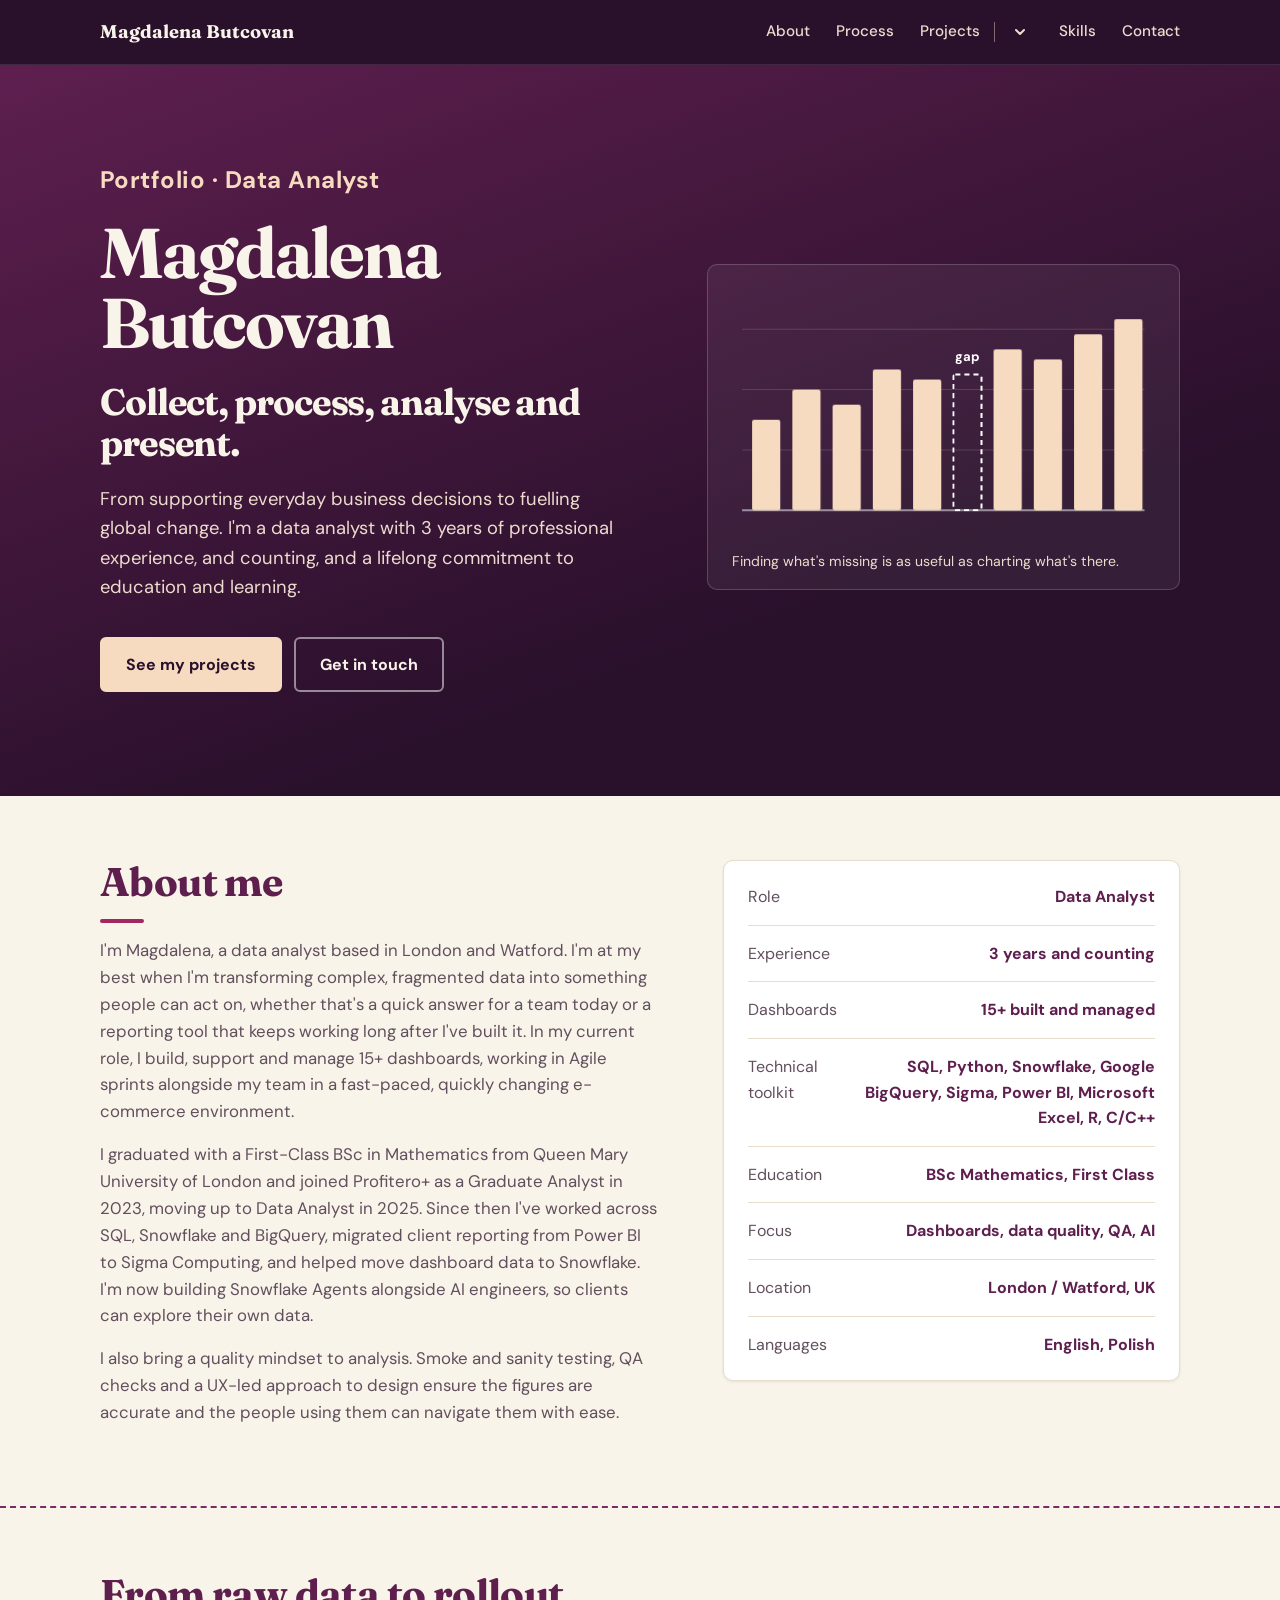
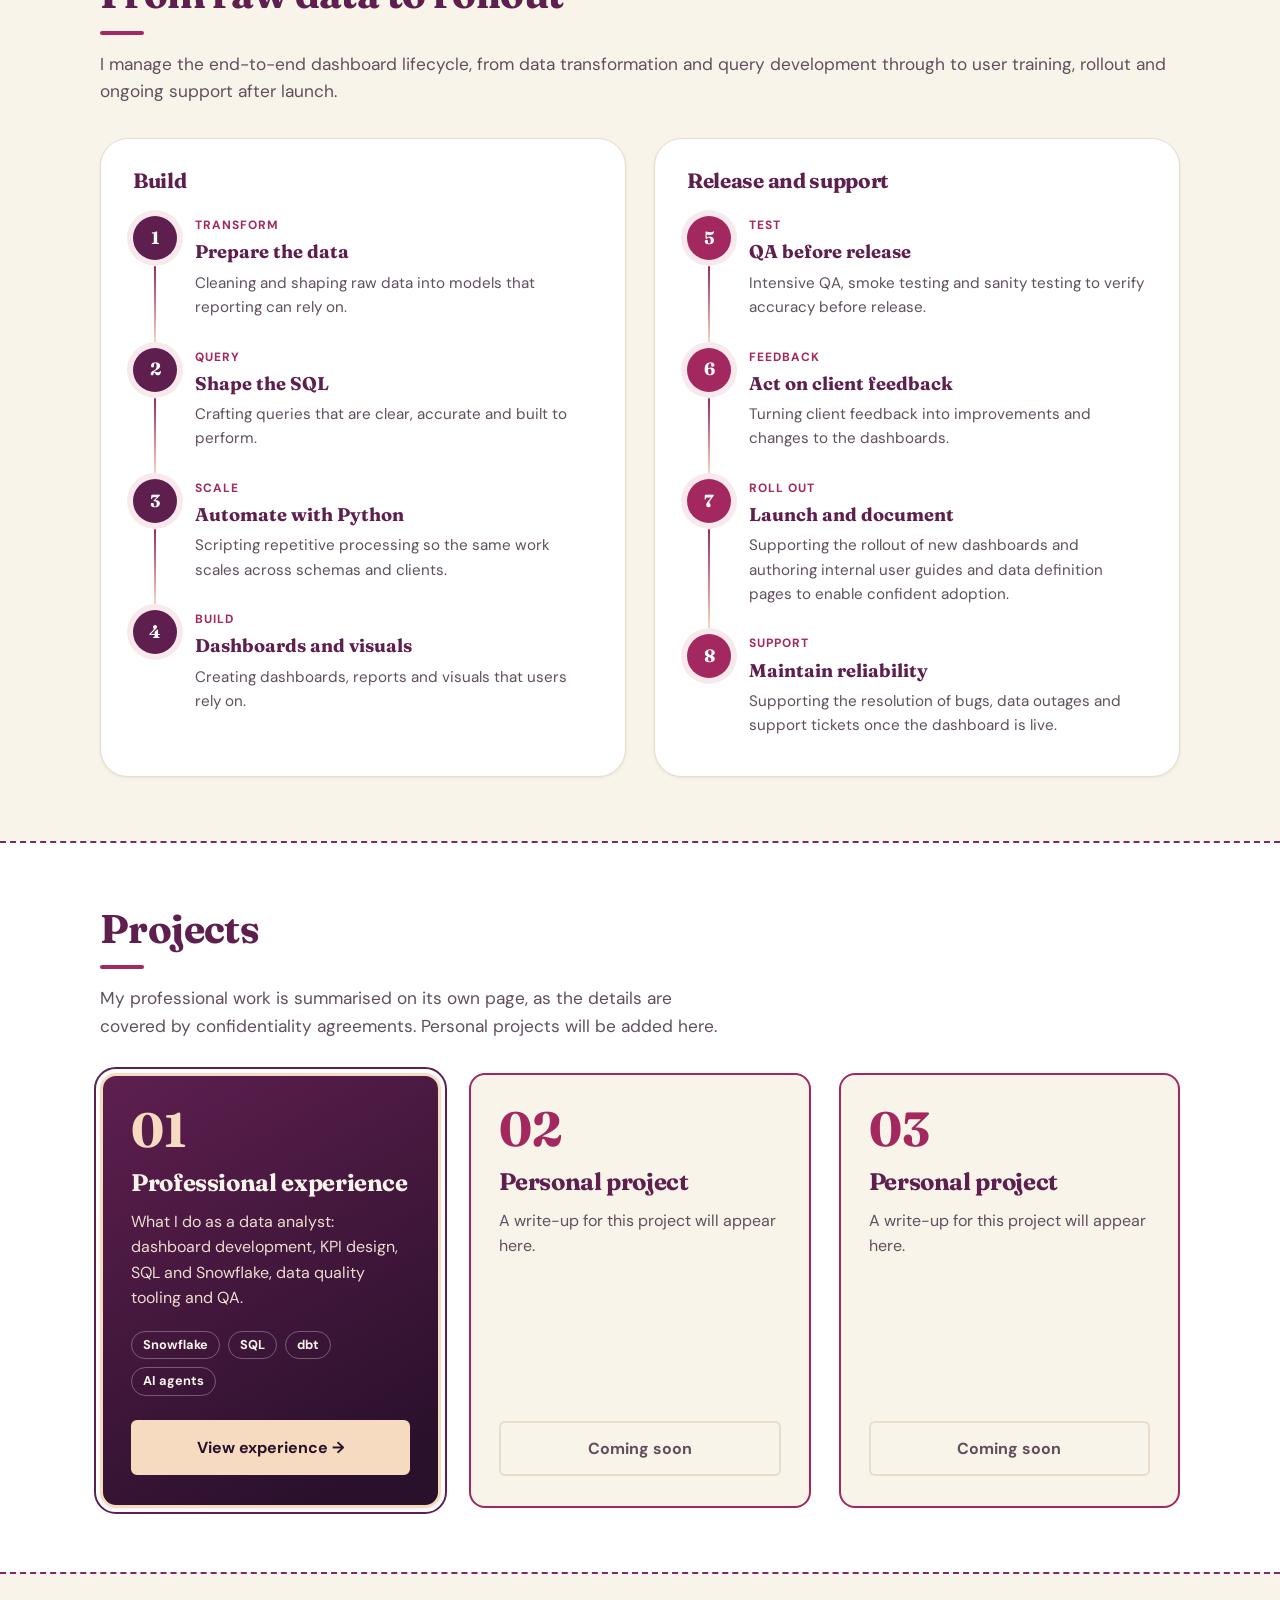
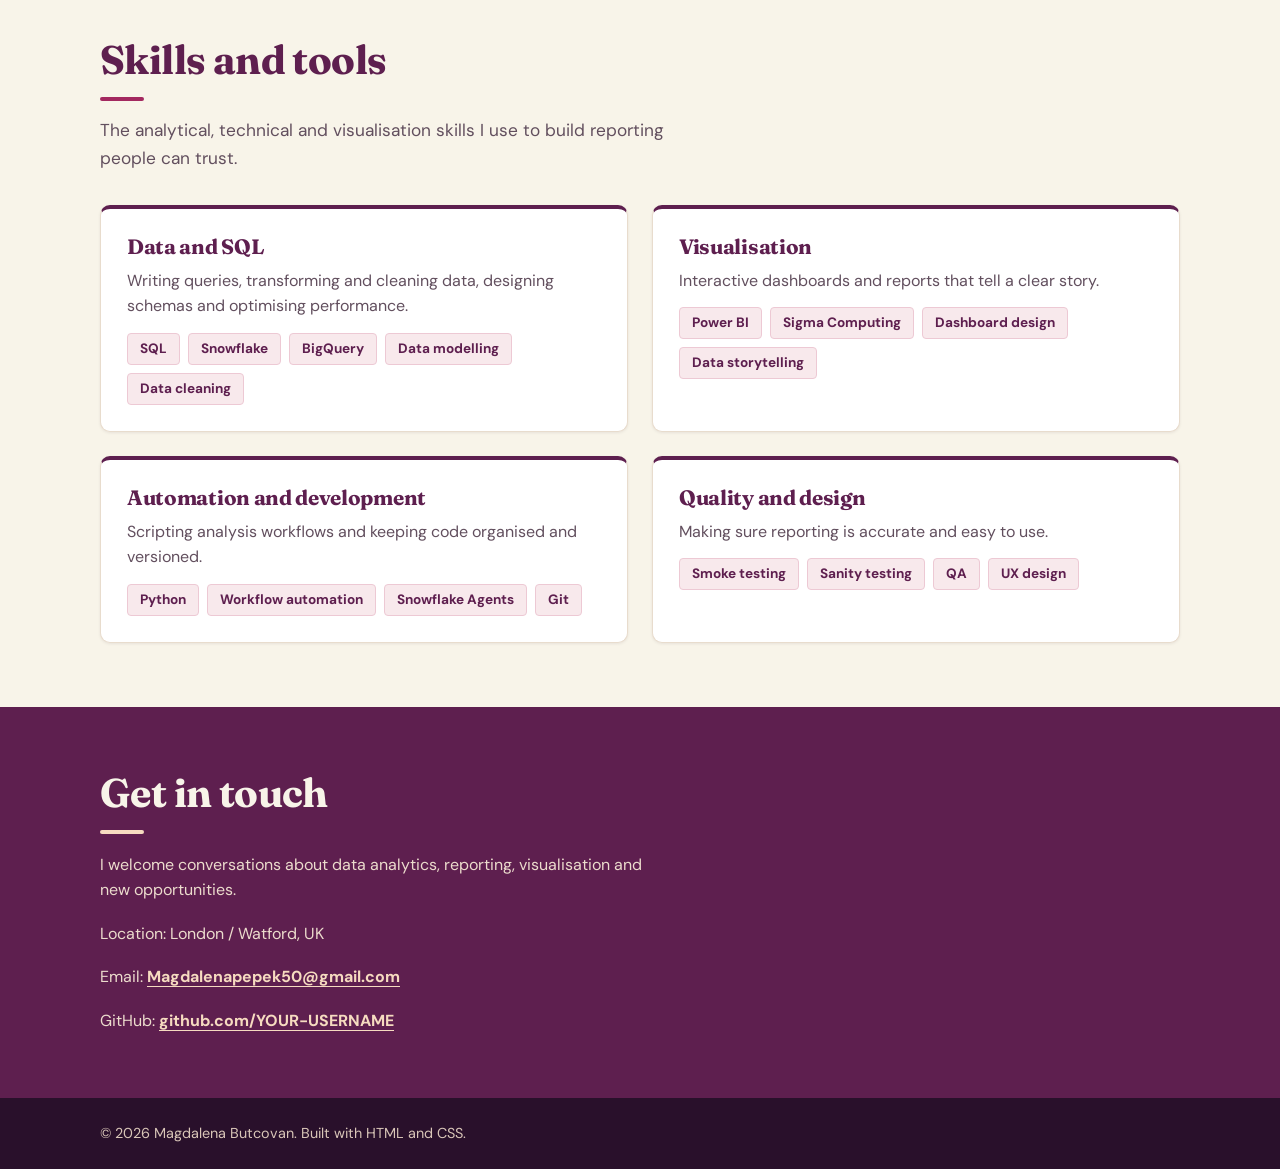
==== commit a498550b: "Update index.html" ====
--- a/index.html
+++ b/index.html
@@ -574,565 +574,3 @@
   </script>
 </body>
 </html>
-n't load. -->
-  <link rel="preconnect" href="https://fonts.googleapis.com">
-  <link rel="preconnect" href="https://fonts.gstatic.com" crossorigin>
-  <link href="https://fonts.googleapis.com/css2?family=DM+Sans:wght@400;500;700&family=Fraunces:opsz,wght@9..144,600;9..144,700&display=swap" rel="stylesheet">
-
-  <style>
-    /* ===== COLOURS: change them here and the whole site updates ===== */
-    :root {
-      --deep: #29102b;      /* darkest violet: top bar and footer */
-      --berry: #5e1f4f;     /* dark raspberry: headings, hero and contact section */
-      --berry-mid: #7a2a66; /* hover */
-      --raspberry: #a3285f; /* raspberry: accents and links on light backgrounds */
-      --peach: #F6DBC0;     /* peach: highlights on dark backgrounds */
-      --cream: #F8F4E9;     /* page background */
-      --white: #ffffff;     /* cards */
-      --ink: #24121f;       /* body text */
-      --muted: #624f5e;     /* secondary text */
-      --line: #e8dccd;      /* borders */
-      --serif: "Fraunces", Georgia, serif;
-      --sans: "DM Sans", Arial, Helvetica, sans-serif;
-    }
-
-    * { box-sizing: border-box; }
-    html { scroll-behavior: smooth; }
-    body {
-      margin: 0; font-family: var(--sans); font-size: 1rem; line-height: 1.6;
-      background: var(--cream); color: var(--ink);
-      -webkit-font-smoothing: antialiased; text-rendering: optimizeLegibility;
-    }
-    a { color: inherit; }
-    a:focus-visible { outline: 3px solid var(--raspberry); outline-offset: 3px; }
-    .container { width: min(1080px, 90%); margin: 0 auto; }
-    h1, h2, h3 { font-family: var(--serif); font-weight: 700; line-height: 1.12; margin: 0; color: var(--berry); letter-spacing: -.015em; }
-    h2 { font-size: clamp(1.9rem, 4vw, 2.5rem); margin-bottom: 14px; }
-    /* short raspberry rule under each section title */
-    h2::after { content: ""; display: block; width: 44px; height: 4px; background: var(--raspberry); margin-top: 14px; border-radius: 2px; }
-    h4 { margin: 0 0 6px; font-size: .8rem; letter-spacing: .08em; text-transform: uppercase; color: var(--raspberry); }
-    section { padding: 88px 0; scroll-margin-top: 56px; }
-    .intro { color: var(--muted); max-width: 620px; margin: 18px 0 44px; font-size: 1.08rem; }
-
-    /* ===== TOP BAR ===== */
-    .navbar { position: sticky; top: 0; z-index: 10; background: var(--deep); border-bottom: 1px solid rgba(255,255,255,.1); }
-    .nav-inner { display: flex; justify-content: space-between; align-items: center; gap: 20px; padding: 15px 0; }
-    .logo { font-family: var(--serif); font-weight: 700; font-size: 1.15rem; color: var(--cream); text-decoration: none; white-space: nowrap; }
-    .nav-links { display: flex; flex-wrap: wrap; gap: 26px; }
-    .nav-links a { color: #ecdccd; text-decoration: none; font-size: .95rem; font-weight: 500; padding: 4px 0; border-bottom: 2px solid transparent; }
-    .nav-links a:hover { color: #fff; border-bottom-color: var(--peach); }
-
-    /* ===== HERO ===== */
-    .hero { background: linear-gradient(160deg, var(--berry) 0%, var(--deep) 70%); color: var(--cream); padding: 96px 0 104px; }
-    .hero-grid { display: grid; grid-template-columns: 1.15fr 1fr; gap: 64px; align-items: center; }
-    .kicker { color: var(--peach); font-weight: 700; margin: 0 0 18px; }
-    .hero h1 { color: var(--cream); font-size: clamp(2.4rem, 5.6vw, 4rem); letter-spacing: -.03em; margin-bottom: 22px; }
-    .hero p.lead { color: #ecdccd; font-size: 1.15rem; max-width: 520px; margin: 0; }
-    .button-row { display: flex; flex-wrap: wrap; gap: 12px; margin-top: 34px; }
-    .button { display: inline-block; padding: 13px 24px; border-radius: 6px; background: var(--peach); color: var(--deep); font-weight: 700; text-decoration: none; border: 2px solid var(--peach); }
-    .button:hover { background: #fff; border-color: #fff; }
-    .button-secondary { background: transparent; color: var(--cream); border-color: rgba(255,255,255,.5); }
-    .button-secondary:hover { background: rgba(255,255,255,.1); border-color: var(--cream); }
-    .hero a:focus-visible { outline-color: var(--peach); }
-
-    /* Hero chart: one bar is missing, a nod to spotting data gaps */
-    .chart-panel { margin: 0; background: rgba(255,255,255,.06); border: 1px solid rgba(255,255,255,.18); border-radius: 10px; padding: 24px 24px 16px; }
-    .chart-panel svg { width: 100%; height: auto; display: block; }
-    .chart-panel figcaption { color: #ecdccd; font-size: .88rem; margin-top: 10px; }
-    .bar { fill: var(--peach); transform-box: fill-box; transform-origin: bottom; animation: grow .7s ease-out both; }
-    @keyframes grow { from { transform: scaleY(0); } to { transform: scaleY(1); } }
-    @media (prefers-reduced-motion: reduce) { .bar { animation: none; } html { scroll-behavior: auto; } }
-
-    /* ===== ABOUT ===== */
-    .about-grid { display: grid; grid-template-columns: 1.1fr .9fr; gap: 64px; align-items: start; }
-    .about-grid p { margin: 0 0 16px; color: var(--muted); font-size: 1.05rem; }
-    .facts { list-style: none; margin: 0; padding: 8px 24px; background: var(--white); border: 1px solid var(--line); border-radius: 10px; box-shadow: 0 1px 3px rgba(41,16,43,.08); }
-    .facts li { display: flex; justify-content: space-between; gap: 16px; padding: 15px 0; border-bottom: 1px solid var(--line); }
-    .facts li:last-child { border-bottom: 0; }
-    .facts span:first-child { color: var(--muted); }
-    .facts span:last-child { font-weight: 700; text-align: right; color: var(--berry); }
-
-    /* ===== PROJECTS ===== */
-    #projects { background: var(--white); border-top: 1px solid var(--line); border-bottom: 1px solid var(--line); }
-    .card { background: var(--cream); border: 1px solid var(--line); border-radius: 10px; box-shadow: 0 1px 3px rgba(41,16,43,.08); }
-    .case-study { padding: 36px; border-left: 5px solid var(--raspberry); }
-    .case-study h3 { font-size: 1.9rem; margin-bottom: 6px; }
-    .subtitle { color: var(--raspberry); font-weight: 700; margin: 0 0 20px; }
-    .case-study > p { max-width: 760px; margin: 0 0 8px; color: var(--muted); }
-    .details { display: grid; grid-template-columns: repeat(2, 1fr); gap: 26px 40px; margin: 30px 0; padding: 28px 0; border-top: 1px solid var(--line); border-bottom: 1px solid var(--line); }
-    .details p { margin: 0; color: var(--muted); }
-    .shots { display: grid; grid-template-columns: repeat(2, minmax(0, 1fr)); gap: 22px; }
-    .shots figure { margin: 0; min-width: 0; }
-    .shots img { display: block; width: 100%; aspect-ratio: 16 / 10; object-fit: contain; background: var(--white); border: 1px solid var(--line); border-radius: 8px; box-shadow: 0 2px 8px rgba(41,16,43,.1); }
-    .shots figcaption { font-size: .9rem; color: var(--muted); margin-top: 10px; }
-
-    .tags { display: flex; flex-wrap: wrap; gap: 8px; margin: 22px 0 0; padding: 0; list-style: none; }
-    .tags li { background: #f8e9ec; color: var(--berry); border: 1px solid #edc9d4; padding: 4px 12px; border-radius: 4px; font-size: .85rem; font-weight: 700; }
-
-    .metrics { display: grid; grid-template-columns: repeat(3, 1fr); gap: 16px; margin: 28px 0; }
-    .metric { background: var(--white); border: 1px solid var(--line); border-radius: 8px; padding: 18px 20px; }
-    .metric strong { display: block; font-family: var(--serif); font-size: 1.9rem; line-height: 1.1; color: var(--berry); margin-bottom: 6px; }
-    .metric span { color: var(--muted); font-size: .92rem; }
-    .steps { counter-reset: step; list-style: none; margin: 14px 0 32px; padding: 0; display: grid; gap: 16px; max-width: 820px; }
-    .steps li { counter-increment: step; position: relative; padding-left: 46px; color: var(--muted); }
-    .steps li::before { content: counter(step); position: absolute; left: 0; top: 0; width: 30px; height: 30px; border-radius: 50%; background: var(--berry); color: #fff; font-weight: 700; font-size: .9rem; display: grid; place-items: center; }
-    .steps li strong { color: var(--ink); }
-    .project-grid { display: grid; grid-template-columns: repeat(2, minmax(0, 1fr)); gap: 24px; margin-top: 24px; }
-    .project { padding: 28px; border-top: 4px solid var(--raspberry); transition: transform .15s, box-shadow .15s; }
-    .project:hover { transform: translateY(-3px); box-shadow: 0 8px 20px rgba(41,16,43,.14); }
-    .project h3 { font-size: 1.4rem; margin-bottom: 12px; }
-    .project p { margin: 0 0 10px; color: var(--muted); }
-    .project p strong { color: var(--ink); }
-    .project a { color: var(--raspberry); font-weight: 700; text-underline-offset: 3px; }
-
-    /* ===== SKILLS ===== */
-    .skills-grid { display: grid; grid-template-columns: repeat(2, minmax(0, 1fr)); gap: 24px; }
-    .skill-group { background: var(--white); border: 1px solid var(--line); border-top: 4px solid var(--berry); border-radius: 10px; padding: 26px; box-shadow: 0 1px 3px rgba(41,16,43,.08); }
-    .skill-group h3 { font-size: 1.3rem; margin-bottom: 10px; }
-    .skill-group p { color: var(--muted); margin: 0 0 14px; }
-    .skill-group .tags { margin-top: 0; }
-
-    /* ===== CONTACT & FOOTER ===== */
-    .contact { background: var(--berry); color: var(--cream); }
-    .contact h2 { color: var(--cream); }
-    .contact h2::after { background: var(--peach); }
-    .contact p { color: #ecdccd; max-width: 560px; margin: 18px 0 0; }
-    .contact a { color: var(--peach); font-weight: 700; text-underline-offset: 4px; }
-    .contact a:focus-visible { outline-color: var(--peach); }
-    footer { background: var(--deep); color: #d9c6b8; padding: 24px 0; font-size: .9rem; }
-    footer p { margin: 0; }
-
-    /* ===== MOBILE ===== */
-    @media (max-width: 800px) {
-      .hero-grid, .about-grid, .skills-grid { grid-template-columns: 1fr; gap: 40px; }
-      .hero { padding: 64px 0 72px; }
-      section { padding: 60px 0; }
-    }
-    @media (max-width: 650px) {
-      .nav-inner { flex-direction: column; align-items: flex-start; gap: 8px; }
-      .nav-links { gap: 16px; }
-      .details, .shots, .project-grid, .metrics { grid-template-columns: 1fr; }
-      .case-study { padding: 24px; }
-    }
-
-    /* ===== EXTRA STYLES FOR THE DASHBOARD PAGE AND TEASER ===== */
-    .nav-links a[aria-current="page"] { color: #fff; border-bottom-color: var(--peach); }
-    .button-solid { background: var(--berry); color: #fff; border-color: var(--berry); }
-    .button-solid:hover { background: var(--berry-mid); border-color: var(--berry-mid); }
-    .page-hero { padding: 72px 0 112px; }
-    .page-hero h1 { max-width: 820px; font-size: clamp(2.1rem, 5vw, 3.2rem); }
-    .page-hero p.lead { max-width: 680px; }
-    .back-link { display: inline-block; color: var(--peach); font-weight: 700; text-decoration: none; margin-bottom: 22px; }
-    .back-link:hover { text-decoration: underline; text-underline-offset: 4px; }
-        .cs-page > p { max-width: 760px; margin: 0 0 8px; color: var(--muted); font-size: 1.08rem; }
-    .cs-page h2 { margin-top: 48px; }
-    h2 + .steps, h2 + .shots { margin-top: 26px; }
-    .teaser .metrics { margin: 24px 0; }
-    .teaser > p { max-width: 760px; margin: 0; color: var(--muted); }
-    .teaser .button-row { margin-top: 26px; }
-    .tech { display: grid; grid-template-columns: repeat(3, minmax(0, 1fr)); gap: 16px; margin-top: 26px; }
-    .tech > div { background: var(--white); border: 1px solid var(--line); border-radius: 8px; padding: 18px 20px; }
-    .tech h4 { text-transform: none; letter-spacing: 0; font-size: 1rem; color: var(--berry); margin-bottom: 6px; }
-    .tech p { margin: 0; color: var(--muted); font-size: .95rem; }
-    code { font-family: ui-monospace, "SF Mono", Menlo, Consolas, monospace; font-size: .84em; background: #f8e9ec; color: var(--berry); padding: 1px 5px; border-radius: 3px; overflow-wrap: anywhere; }
-    @media (max-width: 900px) { .tech { grid-template-columns: repeat(2, minmax(0, 1fr)); } }
-    @media (max-width: 650px) { .tech { grid-template-columns: 1fr; } }
-
-    .icon { width: 40px; height: 40px; border-radius: 8px; background: #f8e9ec; color: var(--berry); display: grid; place-items: center; margin-bottom: 12px; }
-    .icon svg { width: 22px; height: 22px; fill: none; stroke: currentColor; stroke-width: 1.8; stroke-linecap: round; stroke-linejoin: round; }
-    .shots { margin-top: 22px; }
-
-    /* ===== DASHBOARD PAGE LAYOUT ===== */
-    .meta { display: flex; flex-wrap: wrap; gap: 16px 44px; margin-top: 32px; padding-top: 24px; border-top: 1px solid rgba(255,255,255,.2); }
-    .meta small { display: block; color: #e8d5c4; font-size: .78rem; letter-spacing: .08em; text-transform: uppercase; margin-bottom: 2px; }
-    .meta strong { color: var(--cream); font-weight: 500; }
-    .impact { padding: 0; margin-top: -60px; position: relative; z-index: 1; }
-    .impact .metrics { margin: 0 auto; }
-    .impact .metric { box-shadow: 0 6px 20px rgba(41,16,43,.14); padding: 22px 24px; }
-    section.tight { padding: 64px 0; }
-    .band { background: var(--white); border-top: 1px solid var(--line); border-bottom: 1px solid var(--line); }
-    /* Screenshots: shown at their natural shape, with no letterboxing or white padding */
-    .screen { margin: 0; }
-    .screen img { display: block; width: 100%; height: auto; border-radius: 10px; border: 1px solid var(--line); box-shadow: 0 8px 28px rgba(41,16,43,.16); }
-    .screen figcaption { color: var(--muted); font-size: .92rem; margin-top: 14px; }
-    h2 + .screen { margin-top: 28px; }
-    h2 + .tech, h2 + .steps { margin-top: 28px; }
-    .flow { display: grid; grid-template-columns: repeat(3, minmax(0, 1fr)); gap: 20px; }
-    .flow > div { background: var(--cream); border: 1px solid var(--line); border-top: 4px solid var(--raspberry); border-radius: 10px; padding: 26px; }
-    .flow h4 { font-size: .8rem; margin-bottom: 8px; }
-    .flow p { margin: 0; color: var(--ink); }
-    .cta { background: var(--berry); color: var(--cream); }
-    .cta h2 { color: var(--cream); }
-    .cta h2::after { background: var(--peach); }
-    .cta .button-row { margin-top: 28px; }
-    @media (max-width: 800px) { .flow { grid-template-columns: 1fr; } .impact { margin-top: -40px; } section.tight { padding: 48px 0; } }
-
-    /* ===== ARCHITECTURE FLOW AND CODE ===== */
-    .pipeline { list-style: none; margin: 28px 0 0; padding: 0; display: grid; grid-template-columns: repeat(5, minmax(0, 1fr)); gap: 28px; }
-    .pipeline li { position: relative; background: var(--cream); border: 1px solid var(--line); border-top: 4px solid var(--raspberry); border-radius: 10px; padding: 20px 18px; }
-    .pipeline li:not(:last-child)::after { content: "\2192"; position: absolute; right: -24px; top: 50%; transform: translateY(-50%); color: var(--raspberry); font-weight: 700; font-size: 1.3rem; }
-    .pipeline small { display: block; color: var(--raspberry); font-weight: 700; font-size: .75rem; letter-spacing: .08em; text-transform: uppercase; margin-bottom: 6px; }
-    .pipeline strong { display: block; font-family: var(--serif); font-size: 1.15rem; color: var(--berry); margin-bottom: 8px; }
-    .pipeline p { margin: 0; font-size: .9rem; color: var(--muted); }
-    .codefig { margin-top: 28px; }
-    .codeblock { margin: 0; background: var(--deep); color: #f1e6dc; border-radius: 10px; padding: 22px 24px; overflow-x: auto; font-size: .82rem; line-height: 1.65; box-shadow: 0 8px 28px rgba(41,16,43,.16); }
-    .codeblock code { background: none; color: inherit; padding: 0; font-size: inherit; white-space: pre; overflow-wrap: normal; }
-    .codeblock .k { color: var(--peach); font-weight: 700; }
-    .codeblock .c { color: #b99bb0; }
-    @media (max-width: 900px) {
-      .pipeline { grid-template-columns: 1fr; gap: 30px; }
-      .pipeline li:not(:last-child)::after { content: "\2193"; right: auto; left: 50%; top: auto; bottom: -28px; transform: translateX(-50%); }
-    }
-
-    /* ===== NAME + EXTRA PROJECT SLOTS ===== */
-    .hero-name { font-family: var(--serif); font-weight: 700; font-size: clamp(3rem, 8vw, 5.5rem); line-height: 1; letter-spacing: -.03em; color: var(--cream); margin: 0 0 22px; }
-    .hero-name + h1 { font-size: clamp(1.6rem, 3.4vw, 2.3rem); }
-    .project-slot { border-top: 4px dashed var(--raspberry); background: transparent; }
-    .project-slot:hover { transform: none; box-shadow: none; }
-    .project-grid .project:last-child:nth-child(odd) { grid-column: 1 / -1; }
-    .mini-row { display: grid; grid-template-columns: 1fr 1fr; gap: 14px; margin-top: 18px; }
-    .mini { background: rgba(255,255,255,.07); border: 1px solid rgba(255,255,255,.16); border-radius: 8px; padding: 12px 14px; }
-    .mini svg { width: 100%; height: 70px; display: block; margin-bottom: 8px; }
-    .mini strong { display: block; color: var(--cream); font-family: var(--serif); font-size: 1.15rem; line-height: 1.2; }
-    .mini span { color: #ecdccd; font-size: .8rem; }
-    /* ===== LIFECYCLE TIMELINE ===== */
-    .lifecycle li { background: var(--white); }
-    @media (min-width: 901px) {
-      .lifecycle { grid-template-columns: repeat(4, minmax(0, 1fr)); row-gap: 36px; }
-      .lifecycle li:nth-child(4)::after { display: none; }
-    }
-    /* ===== BOLDER ARROWS AND ROUNDER CARDS (timeline) ===== */
-    .lifecycle li { border-radius: 26px; padding: 24px 22px; }
-    .lifecycle li:not(:last-child)::after { width: 38px; height: 38px; border-radius: 50%; background: var(--raspberry); color: #fff; display: grid; place-items: center; font-size: 1.5rem; font-weight: 900; line-height: 1; box-shadow: 0 3px 8px rgba(41,16,43,.28); bottom: -35px; }
-    @media (min-width: 901px) {
-      .lifecycle { column-gap: 44px; }
-      .lifecycle li:not(:last-child)::after { right: -41px; bottom: auto; }
-      .lifecycle li:nth-child(4)::after { display: none; }
-    }
-    /* ===== HERO SIZING ===== */
-    .hero-name { font-size: clamp(2.6rem, 6.5vw, 4.4rem); }
-    .hero .kicker { font-size: clamp(1.2rem, 2.4vw, 1.5rem); letter-spacing: .02em; }
-    /* ===== TIMELINE REDESIGN ===== */
-    .tl-wrap { display: grid; grid-template-columns: 1fr 1fr; gap: 28px; margin-top: 8px; }
-    .tl-col { background: var(--white); border: 1px solid var(--line); border-radius: 28px; padding: 30px 32px 10px; box-shadow: 0 1px 3px rgba(41,16,43,.08); }
-    .tl-head { font-size: 1.3rem; margin-bottom: 24px; }
-    .tl { list-style: none; margin: 0; padding: 0; }
-    .tl li { position: relative; display: grid; grid-template-columns: 44px 1fr; gap: 18px; padding-bottom: 28px; }
-    .tl li:not(:last-child)::before { content: ""; position: absolute; left: 21px; top: 50px; bottom: 4px; width: 2px; border-radius: 2px; background: linear-gradient(var(--raspberry), var(--peach)); }
-    .tl-dot { width: 44px; height: 44px; border-radius: 50%; background: var(--berry); color: #fff; font-family: var(--serif); font-weight: 700; font-size: 1.1rem; display: grid; place-items: center; box-shadow: 0 0 0 6px #f8e9ec; }
-    .tl-col:last-child .tl-dot { background: var(--raspberry); }
-    .tl-label { display: block; font-size: .75rem; font-weight: 700; letter-spacing: .08em; text-transform: uppercase; color: var(--raspberry); }
-    .tl strong { display: block; font-family: var(--serif); font-size: 1.15rem; color: var(--berry); margin: 2px 0 4px; }
-    .tl p { margin: 0; color: var(--muted); font-size: .95rem; }
-    @media (max-width: 800px) { .tl-wrap { grid-template-columns: 1fr; } .tl-col { padding: 24px 22px 6px; } }
-    /* ===== TIGHTER SPACING, CLEARER SECTION BREAKS ===== */
-    section { padding: 64px 0; }
-    .intro { margin: 16px 0 32px; }
-    #process, #projects, #skills { border-top: 2px dashed var(--berry-mid); }
-    #projects { border-bottom: 0; }
-    
-    
-    
-    
-    #process .intro { max-width: none; }
-    @media (max-width: 800px) { section { padding: 48px 0; } }
-
-    /* ===== PROJECT BOXES: each project in its own clear border ===== */
-    .pcards { display: grid; grid-template-columns: repeat(3, minmax(0, 1fr)); gap: 28px; }
-    .pcard { display: flex; flex-direction: column; padding: 30px 28px; border-radius: 16px; background: var(--white); border: 2px solid var(--raspberry); box-shadow: 0 1px 3px rgba(41,16,43,.08); transition: transform .15s, box-shadow .15s; }
-    .pcard:hover { transform: translateY(-4px); box-shadow: 0 14px 30px rgba(41,16,43,.16); }
-    .pnum { font-family: var(--serif); font-weight: 700; font-size: 3rem; line-height: 1; color: var(--raspberry); margin-bottom: 16px; }
-    .pcard h3 { font-size: 1.5rem; margin-bottom: 12px; }
-    .pdesc { margin: 0 0 20px; color: var(--muted); }
-    .pstat { margin: 0 0 18px; padding: 14px 16px; border-left: 4px solid var(--peach); border-radius: 8px; background: rgba(255,255,255,.08); }
-    .pstat strong { display: block; font-family: var(--serif); font-size: 1.9rem; line-height: 1.1; color: var(--peach); }
-    .pstat span { font-size: .9rem; color: #ecdccd; }
-    .ptags { display: flex; flex-wrap: wrap; gap: 8px; list-style: none; margin: 0 0 24px; padding: 0; }
-    .ptags li { padding: 3px 11px; border-radius: 999px; font-size: .8rem; font-weight: 700; color: var(--cream); border: 1px solid rgba(255,255,255,.3); }
-    .pbtn { margin-top: auto; text-align: center; }
-    .pcard-live { background: linear-gradient(150deg, var(--berry) 0%, var(--deep) 90%); border: 3px solid var(--peach); outline: 2px solid var(--berry); outline-offset: 4px; color: var(--cream); }
-    .pcard-live h3 { color: var(--cream); }
-    .pcard-live .pnum { color: var(--peach); }
-    .pcard-live .pdesc { color: #ecdccd; }
-    .pcard-empty { background: var(--cream); box-shadow: none; }
-    .pcard:not(.pcard-live) .ptags li { color: var(--berry); border-color: var(--raspberry); }
-    .pcard-empty:hover { transform: none; box-shadow: none; }
-    .pbtn-off { background: transparent; color: var(--muted); border-color: var(--line); cursor: default; }
-    .pbtn-off:hover { background: transparent; border-color: var(--line); }
-    @media (max-width: 900px) { .pcards { grid-template-columns: 1fr; } }
-
-    /* ===== TOP BAR: arrow that opens the project tabs ===== */
-    .nav-links { align-items: center; }
-    .nav-sep { width: 1px; height: 20px; background: rgba(246,219,192,.45); margin-left: -12px; }
-    .nav-drop { position: relative; margin-left: -14px; }
-    .nav-arrow { display: grid; place-items: center; width: 26px; height: 26px; padding: 0; background: none; border: 0; border-radius: 6px; color: #ecdccd; cursor: pointer; }
-    .nav-arrow:hover, .nav-arrow[aria-expanded="true"] { color: #fff; background: rgba(255,255,255,.12); }
-    .nav-arrow svg { transition: transform .15s; }
-    .nav-arrow[aria-expanded="true"] svg { transform: rotate(180deg); }
-    .nav-arrow:focus-visible { outline: 3px solid var(--peach); outline-offset: 2px; }
-    .nav-menu { position: absolute; top: calc(100% + 12px); left: -20px; z-index: 30; display: flex; flex-direction: column; gap: 6px; min-width: 150px; padding: 10px; background: var(--deep); border: 1px solid rgba(246,219,192,.35); border-radius: 12px; box-shadow: 0 10px 28px rgba(41,16,43,.4); }
-    .nav-menu[hidden] { display: none; }
-    .nav-menu .nav-tab { display: block; text-align: center; white-space: nowrap; }
-    .nav-links a.nav-tab, .nav-links .nav-tab { padding: 3px 12px; border: 0; border-radius: 999px; font-size: .8rem; font-weight: 700; line-height: 1.5; background: var(--raspberry); color: #fff; }
-    .nav-links a.nav-tab:hover { background: #c23878; color: #fff; }
-    .nav-links a.nav-tab[aria-current="page"] { background: var(--peach); color: var(--deep); }
-    .nav-links .nav-tab.is-off { background: transparent; color: #d9c6b8; border: 1px dashed rgba(246,219,192,.5); cursor: default; }
-</style>
-</head>
-
-<body>
-
-  <header class="navbar">
-    <div class="container nav-inner">
-      <a class="logo" href="#home">Magdalena Butcovan</a>
-      <nav class="nav-links" aria-label="Main navigation">
-        <a href="#about">About</a>
-        <a href="#process">Process</a>
-        <a href="#projects">Projects</a>
-        <span class="nav-sep" aria-hidden="true"></span>
-        <div class="nav-drop">
-          <button class="nav-arrow" type="button" aria-expanded="false" aria-controls="project-menu" aria-label="Show projects">
-            <svg viewBox="0 0 12 12" width="12" height="12" aria-hidden="true"><path d="M2 4l4 4 4-4" fill="none" stroke="currentColor" stroke-width="2" stroke-linecap="round" stroke-linejoin="round"/></svg>
-          </button>
-          <div class="nav-menu" id="project-menu" hidden>
-            <a class="nav-tab" href="dashboard.html">Data Issue Detection Dashboard</a>
-            <a class="nav-tab" href="project-2.html">Executive KPI Reporting &amp; Dashboard Development</a>
-            <span class="nav-tab is-off" aria-disabled="true" title="Coming soon">Project 3</span>
-          </div>
-        </div>
-        <a href="#skills">Skills</a>
-        <a href="#contact">Contact</a>
-      </nav>
-    </div>
-  </header>
-
-  <main>
-
-    <section class="hero" id="home">
-      <div class="container hero-grid">
-        <div>
-          <p class="kicker">Portfolio &middot; Data Analyst</p>
-          <p class="hero-name">Magdalena Butcovan</p>
-          <h1>Collect, process, analyse and present.</h1>
-          <p class="lead">
-            From supporting everyday business decisions to fuelling global change.
-            I'm a data analyst with 3 years of professional experience, and counting,
-            and a lifelong commitment to education and learning.
-          </p>
-          <div class="button-row">
-            <a class="button" href="#projects">See my projects</a>
-            <a class="button button-secondary" href="#contact">Get in touch</a>
-          </div>
-        </div>
-
-        <figure class="chart-panel">
-          <svg viewBox="0 0 420 250" role="img" aria-label="Bar chart with one missing bar flagged as a data gap">
-            <g stroke="rgba(255,255,255,.14)" stroke-width="1">
-              <line x1="10" y1="40" x2="410" y2="40"/>
-              <line x1="10" y1="100" x2="410" y2="100"/>
-              <line x1="10" y1="160" x2="410" y2="160"/>
-            </g>
-            <line x1="10" y1="220" x2="410" y2="220" stroke="rgba(255,255,255,.5)" stroke-width="2"/>
-            <rect class="bar" x="20"  y="130" width="28" height="90"  rx="2" style="animation-delay:.05s"/>
-            <rect class="bar" x="60"  y="100" width="28" height="120" rx="2" style="animation-delay:.1s"/>
-            <rect class="bar" x="100" y="115" width="28" height="105" rx="2" style="animation-delay:.15s"/>
-            <rect class="bar" x="140" y="80"  width="28" height="140" rx="2" style="animation-delay:.2s"/>
-            <rect class="bar" x="180" y="90"  width="28" height="130" rx="2" style="animation-delay:.25s"/>
-            <rect x="220" y="85" width="28" height="135" rx="2" fill="none" stroke="#fff" stroke-width="2" stroke-dasharray="5 4"/>
-            <text x="234" y="72" text-anchor="middle" fill="#fff" font-size="13" font-family="DM Sans, Arial, sans-serif" font-weight="700">gap</text>
-            <rect class="bar" x="260" y="60"  width="28" height="160" rx="2" style="animation-delay:.35s"/>
-            <rect class="bar" x="300" y="70"  width="28" height="150" rx="2" style="animation-delay:.4s"/>
-            <rect class="bar" x="340" y="45"  width="28" height="175" rx="2" style="animation-delay:.45s"/>
-            <rect class="bar" x="380" y="30"  width="28" height="190" rx="2" style="animation-delay:.5s"/>
-          </svg>
-          <figcaption>Finding what's missing is as useful as charting what's there.</figcaption>
-        </figure>
-      </div>
-    </section>
-
-
-    <section id="about">
-      <div class="container about-grid">
-        <div>
-          <h2>About me</h2>
-          <p>
-            I'm Magdalena, a data analyst based in London and Watford. I'm at my best
-            when I'm transforming complex, fragmented data into something people
-            can act on, whether that's a quick answer for a team today or a reporting
-            tool that keeps working long after I've built it. In my current role, I build, support and manage 15+ dashboards, working in Agile sprints alongside my team in a fast-paced, quickly changing e-commerce environment.
-          </p>
-          <p>
-            I graduated with a First-Class BSc in Mathematics from Queen Mary University of London and joined Profitero+ as a Graduate Analyst in 2023, moving up to Data Analyst in 2025.
-            Since then I've worked across SQL, Snowflake and BigQuery, migrated client reporting from Power BI to Sigma Computing, and helped move dashboard data to Snowflake.
-            I'm now building Snowflake Agents alongside AI engineers, so clients can explore their own data.
-          </p>
-          <p>
-            I also bring a quality mindset to analysis. Smoke and sanity testing, QA
-            checks and a UX-led approach to design ensure the figures are accurate and
-            the people using them can navigate them with ease.
-          </p>
-        </div>
-
-        <ul class="facts" aria-label="Quick facts">
-          <li><span>Role</span><span>Data Analyst</span></li>
-          <li><span>Experience</span><span>3 years and counting</span></li>
-          <li><span>Dashboards</span><span>15+ built and managed</span></li>
-          <li><span>Technical toolkit</span><span>SQL, Python, Snowflake, Google BigQuery, Sigma, Power BI, Microsoft Excel, R, C/C++</span></li>
-          <li><span>Education</span><span>BSc Mathematics, First Class</span></li>
-          <li><span>Focus</span><span>Dashboards, data quality, QA, AI</span></li>
-          <li><span>Location</span><span>London / Watford, UK</span></li>
-          <li><span>Languages</span><span>English, Polish</span></li>
-        </ul>
-      </div>
-    </section>
-
-
-    <section id="process">
-      <div class="container">
-        <h2>From raw data to rollout</h2>
-        <p class="intro">I manage the end-to-end dashboard lifecycle, from data transformation and query development through to user training, rollout and ongoing support after launch.</p>
-        <div class="tl-wrap">
-        <div class="tl-col">
-          <h3 class="tl-head">Build</h3>
-          <ol class="tl">
-            <li><span class="tl-dot">1</span><div><span class="tl-label">Transform</span><strong>Prepare the data</strong><p>Cleaning and shaping raw data into models that reporting can rely on.</p></div></li>
-            <li><span class="tl-dot">2</span><div><span class="tl-label">Query</span><strong>Shape the SQL</strong><p>Crafting queries that are clear, accurate and built to perform.</p></div></li>
-            <li><span class="tl-dot">3</span><div><span class="tl-label">Scale</span><strong>Automate with Python</strong><p>Scripting repetitive processing so the same work scales across schemas and clients.</p></div></li>
-            <li><span class="tl-dot">4</span><div><span class="tl-label">Build</span><strong>Dashboards and visuals</strong><p>Creating dashboards, reports and visuals that users rely on.</p></div></li>
-          </ol>
-        </div>
-        <div class="tl-col">
-          <h3 class="tl-head">Release and support</h3>
-          <ol class="tl">
-            <li><span class="tl-dot">5</span><div><span class="tl-label">Test</span><strong>QA before release</strong><p>Intensive QA, smoke testing and sanity testing to verify accuracy before release.</p></div></li>
-            <li><span class="tl-dot">6</span><div><span class="tl-label">Feedback</span><strong>Act on client feedback</strong><p>Turning client feedback into improvements and changes to the dashboards.</p></div></li>
-            <li><span class="tl-dot">7</span><div><span class="tl-label">Roll out</span><strong>Launch and document</strong><p>Supporting the rollout of new dashboards and authoring internal user guides and data definition pages to enable confident adoption.</p></div></li>
-            <li><span class="tl-dot">8</span><div><span class="tl-label">Support</span><strong>Maintain reliability</strong><p>Supporting the resolution of bugs, data outages and support tickets once the dashboard is live.</p></div></li>
-          </ol>
-        </div>
-      </div>
-      </div>
-    </section>
-
-    <section id="projects">
-      <div class="container">
-        <h2>Projects</h2>
-        <p class="intro">A selection of analytical work. Each project has its own page with the full write-up.</p>
-
-        <div class="pcards">
-
-          <article class="pcard pcard-live">
-            <span class="pnum">01</span>
-            <h3>Data Issue Detection Dashboard</h3>
-            <p class="pdesc">An internal tool I designed from start to finish to cut bug investigation time from hours to seconds.</p>
-            <div class="pstat"><strong>30 &rarr; 4</strong><span>data issue tickets per week</span></div>
-            <ul class="ptags"><li>Snowflake</li><li>SQL</li><li>AI agent</li></ul>
-            <a class="button pbtn" href="dashboard.html">View project &rarr;</a>
-          </article>
-
-          <article class="pcard">
-            <span class="pnum">02</span>
-            <h3>Executive KPI Reporting &amp; Dashboard Development</h3>
-            <p class="pdesc">Bespoke KPIs and dashboards that turn complex e-commerce data into actionable insight for brand managers, e-commerce teams and executives.</p>
-            <ul class="ptags"><li>Snowflake</li><li>dbt</li><li>KPI design</li></ul>
-            <a class="button pbtn" href="project-2.html">View project &rarr;</a>
-          </article>
-
-          <article class="pcard pcard-empty">
-            <span class="pnum">03</span>
-            <h3>To be added</h3>
-            <p class="pdesc">A write-up for this project will appear here.</p>
-            <span class="button pbtn pbtn-off" aria-disabled="true">Coming soon</span>
-          </article>
-
-        </div>
-      </div>
-    </section>
-
-
-    <section id="skills">
-      <div class="container">
-        <h2>Skills and tools</h2>
-        <p class="intro">The analytical, technical and visualisation skills I use to build reporting people can trust.</p>
-
-        <div class="skills-grid">
-          <div class="skill-group">
-            <h3>Data and SQL</h3>
-            <p>Writing queries, transforming and cleaning data, designing schemas and optimising performance.</p>
-            <ul class="tags">
-              <li>SQL</li><li>Snowflake</li><li>BigQuery</li><li>Data modelling</li><li>Data cleaning</li>
-            </ul>
-          </div>
-
-          <div class="skill-group">
-            <h3>Visualisation</h3>
-            <p>Interactive dashboards and reports that tell a clear story.</p>
-            <ul class="tags">
-              <li>Power BI</li><li>Sigma Computing</li><li>Dashboard design</li><li>Data storytelling</li>
-            </ul>
-          </div>
-
-          <div class="skill-group">
-            <h3>Automation and development</h3>
-            <p>Scripting analysis workflows and keeping code organised and versioned.</p>
-            <ul class="tags">
-              <li>Python</li><li>Workflow automation</li><li>Snowflake Agents</li><li>Git</li>
-            </ul>
-          </div>
-
-          <div class="skill-group">
-            <h3>Quality and design</h3>
-            <p>Making sure reporting is accurate and easy to use.</p>
-            <ul class="tags">
-              <li>Smoke testing</li><li>Sanity testing</li><li>QA</li><li>UX design</li>
-            </ul>
-          </div>
-        </div>
-      </div>
-    </section>
-
-
-    <section class="contact" id="contact">
-      <div class="container">
-        <h2>Get in touch</h2>
-        <p>I welcome conversations about data analytics, reporting, visualisation and new opportunities.</p>
-        <!-- Replace with your real details -->
-        <p>Location: London / Watford, UK</p>
-        <p>Email: <a href="mailto:Magdalenapepek50@gmail.com">Magdalenapepek50@gmail.com</a></p>
-        <p>GitHub: <a href="https://github.com/YOUR-USERNAME" target="_blank" rel="noopener noreferrer">github.com/YOUR-USERNAME</a></p>
-      </div>
-    </section>
-
-  </main>
-
-  <footer>
-    <div class="container">
-      <p>&copy; 2026 Magdalena Butcovan. Built with HTML and CSS.</p>
-    </div>
-  </footer>
-
-  <script>
-    // Smooth-scroll for in-page links (hero buttons, nav) so they slide to the section
-    document.querySelectorAll('a[href^="#"]').forEach(function (link) {
-      link.addEventListener('click', function (e) {
-        var target = document.querySelector(link.getAttribute('href'));
-        if (!target) return;
-        e.preventDefault();
-        var reduce = window.matchMedia('(prefers-reduced-motion: reduce)').matches;
-        target.scrollIntoView({ behavior: reduce ? 'auto' : 'smooth', block: 'start' });
-      });
-    });
-  </script>
-  <script>
-    // Arrow next to Projects: opens and closes the project menu
-    (function () {
-      var btn = document.querySelector('.nav-arrow'), menu = document.getElementById('project-menu');
-      if (!btn || !menu) return;
-      function set(open) { btn.setAttribute('aria-expanded', open); menu.hidden = !open; }
-      btn.addEventListener('click', function (e) { e.stopPropagation(); set(menu.hidden); });
-      document.addEventListener('click', function (e) { if (!menu.contains(e.target)) set(false); });
-      document.addEventListener('keydown', function (e) { if (e.key === 'Escape') { set(false); btn.focus(); } });
-    })();
-  </script>
-</body>
-</html>
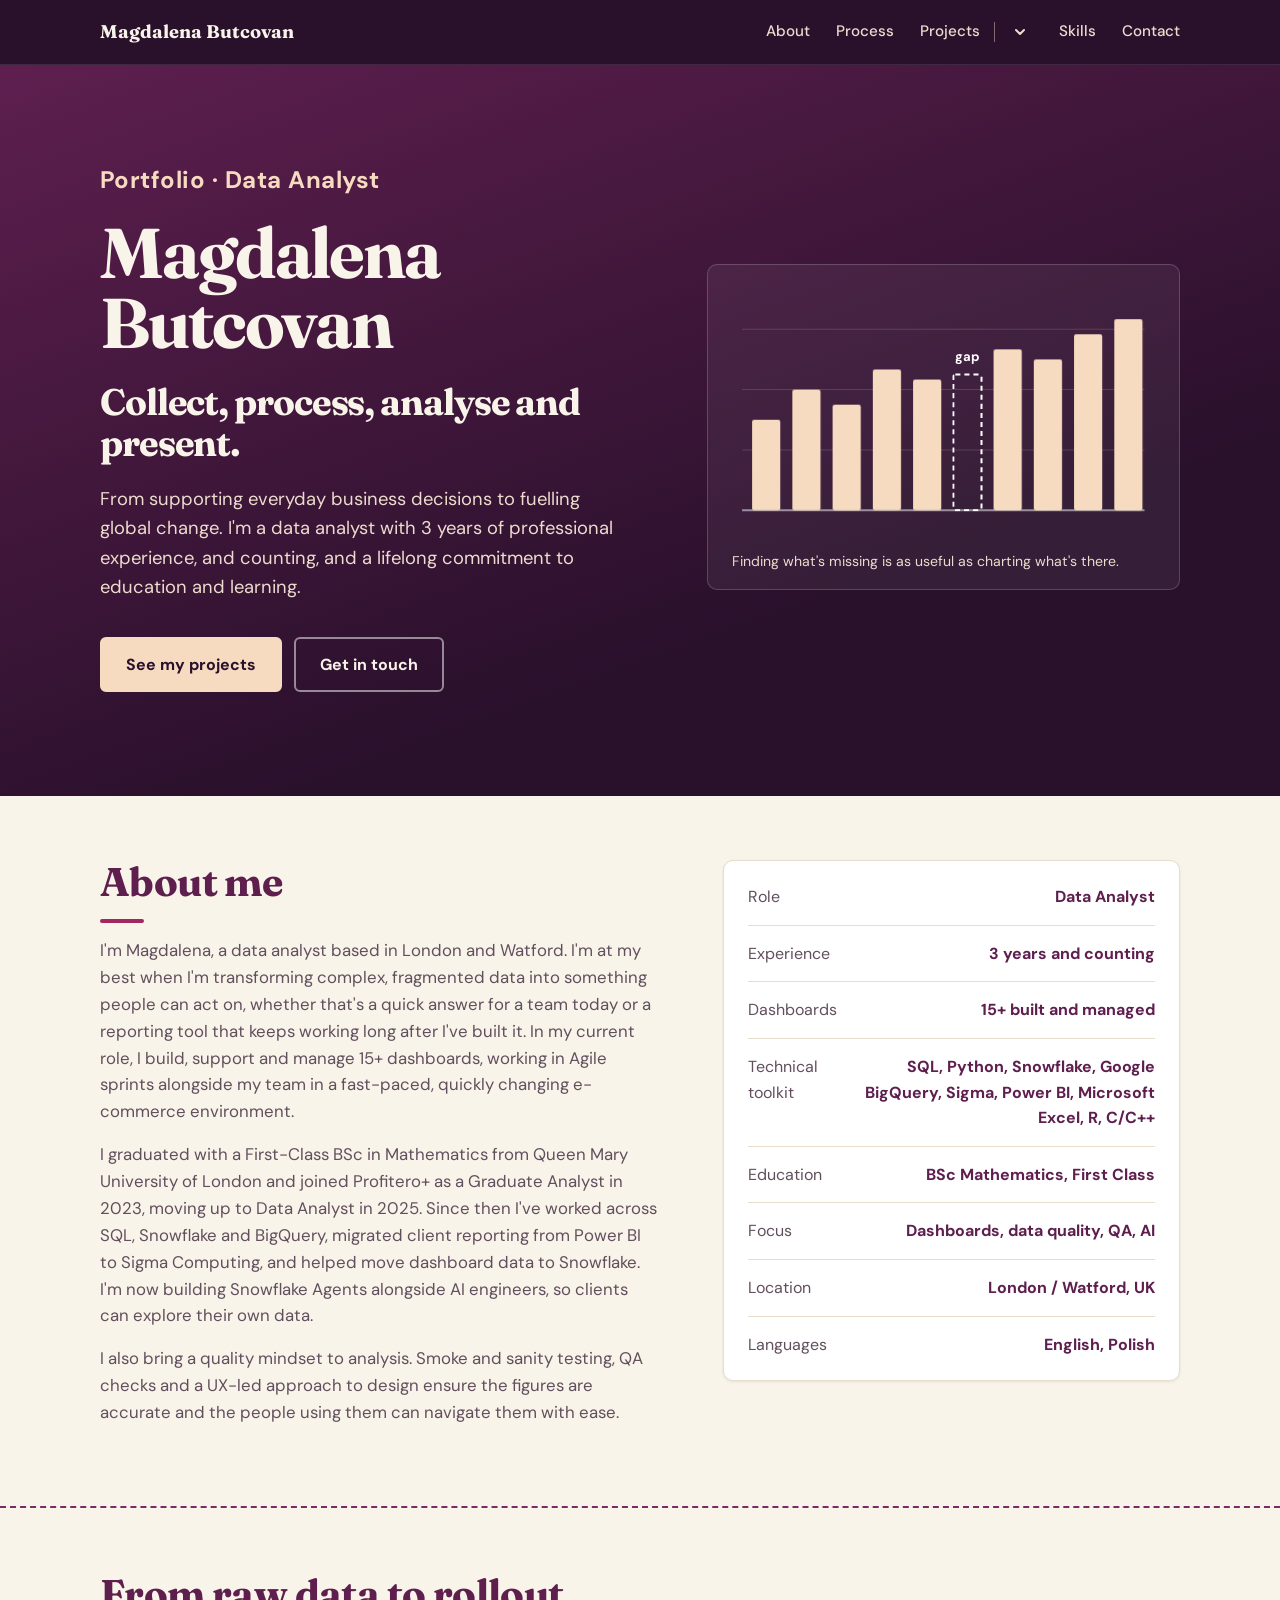
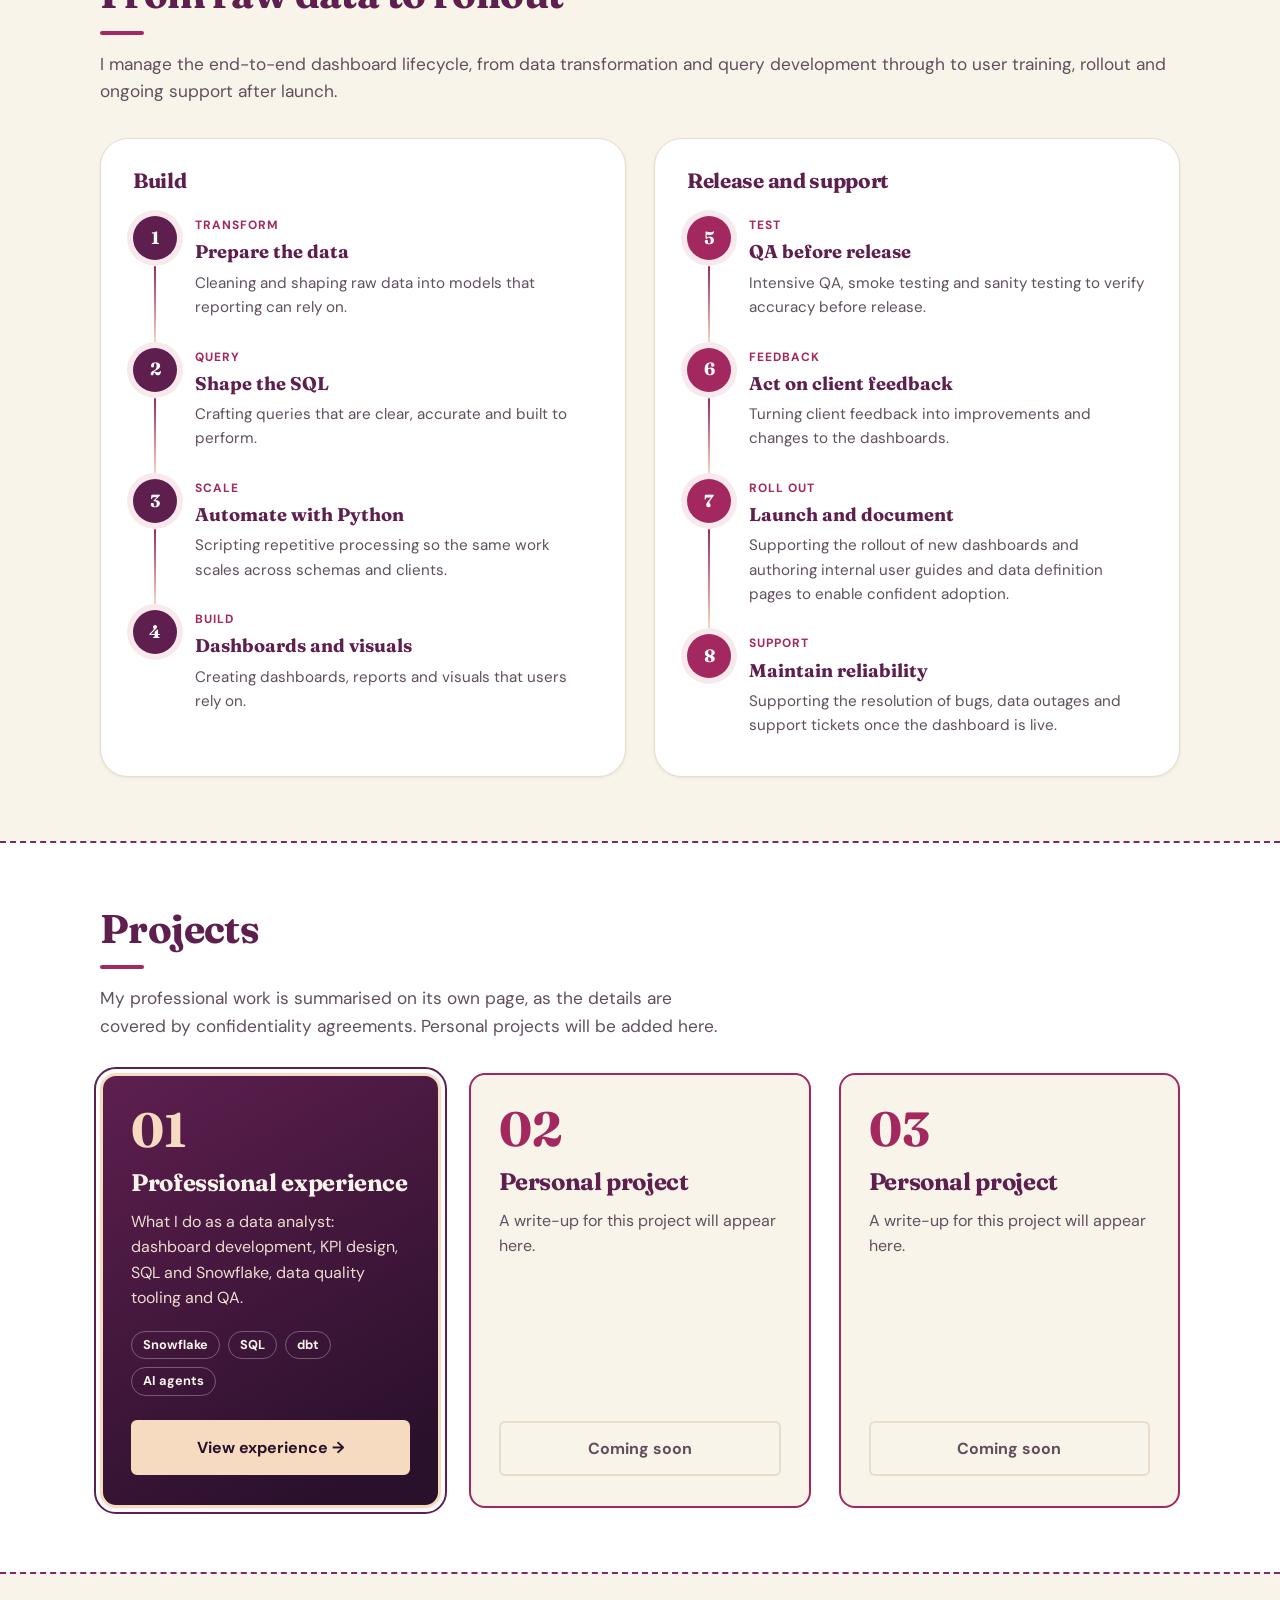
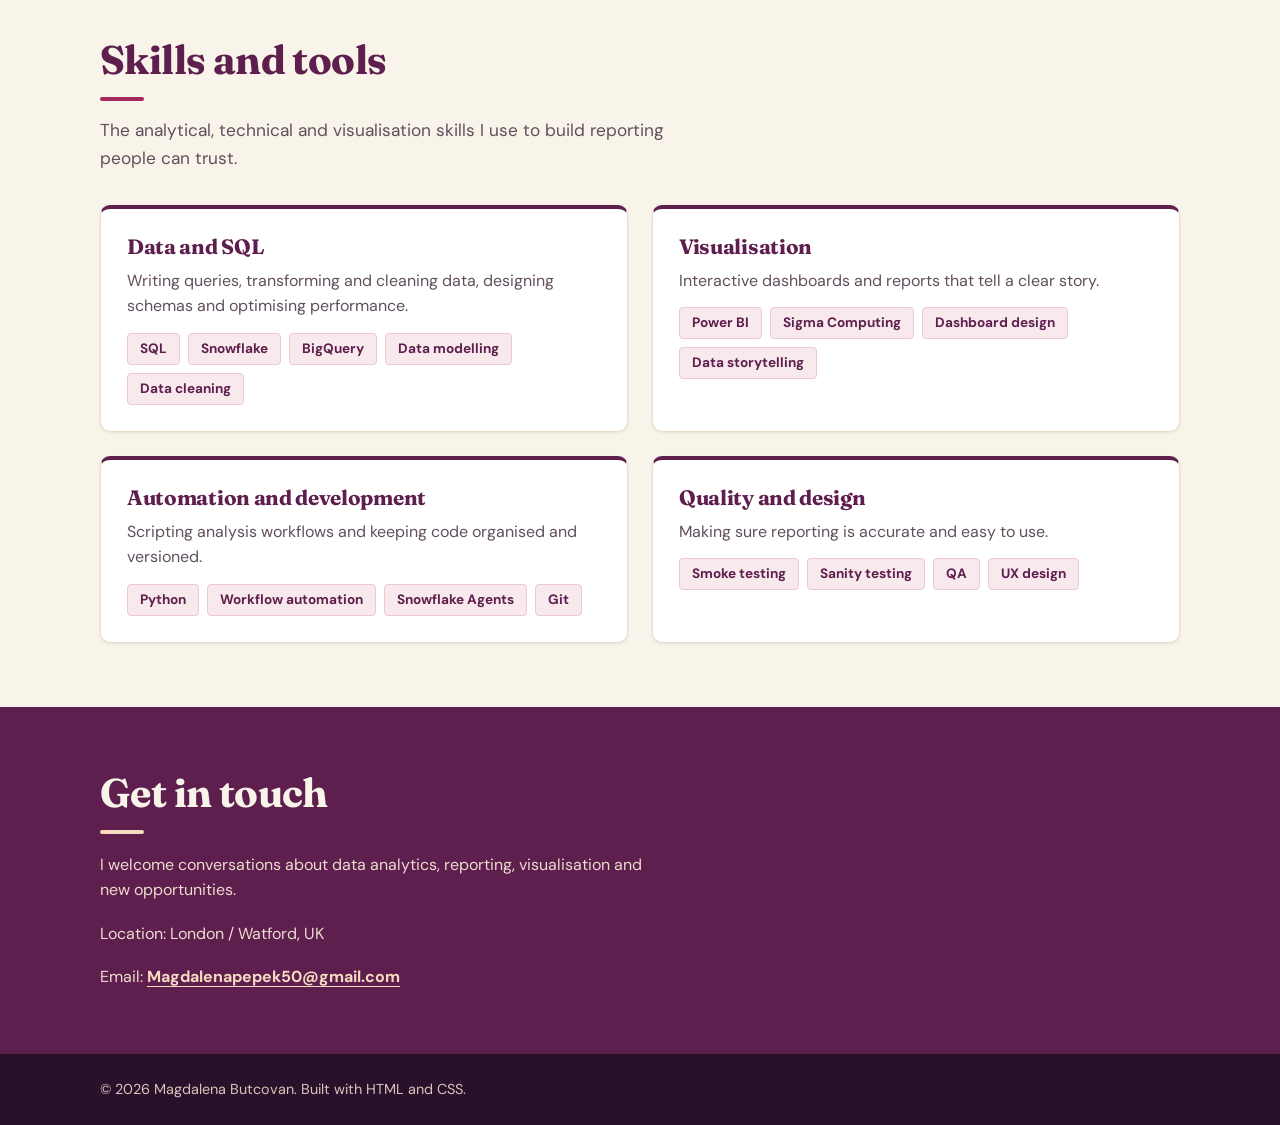
==== commit cf1396bf: "Update index.html" ====
--- a/index.html
+++ b/index.html
@@ -537,7 +537,6 @@
         <!-- Replace with your real details -->
         <p>Location: London / Watford, UK</p>
         <p>Email: <a href="mailto:Magdalenapepek50@gmail.com">Magdalenapepek50@gmail.com</a></p>
-        <p>GitHub: <a href="https://github.com/YOUR-USERNAME" target="_blank" rel="noopener noreferrer">github.com/YOUR-USERNAME</a></p>
       </div>
     </section>
 
